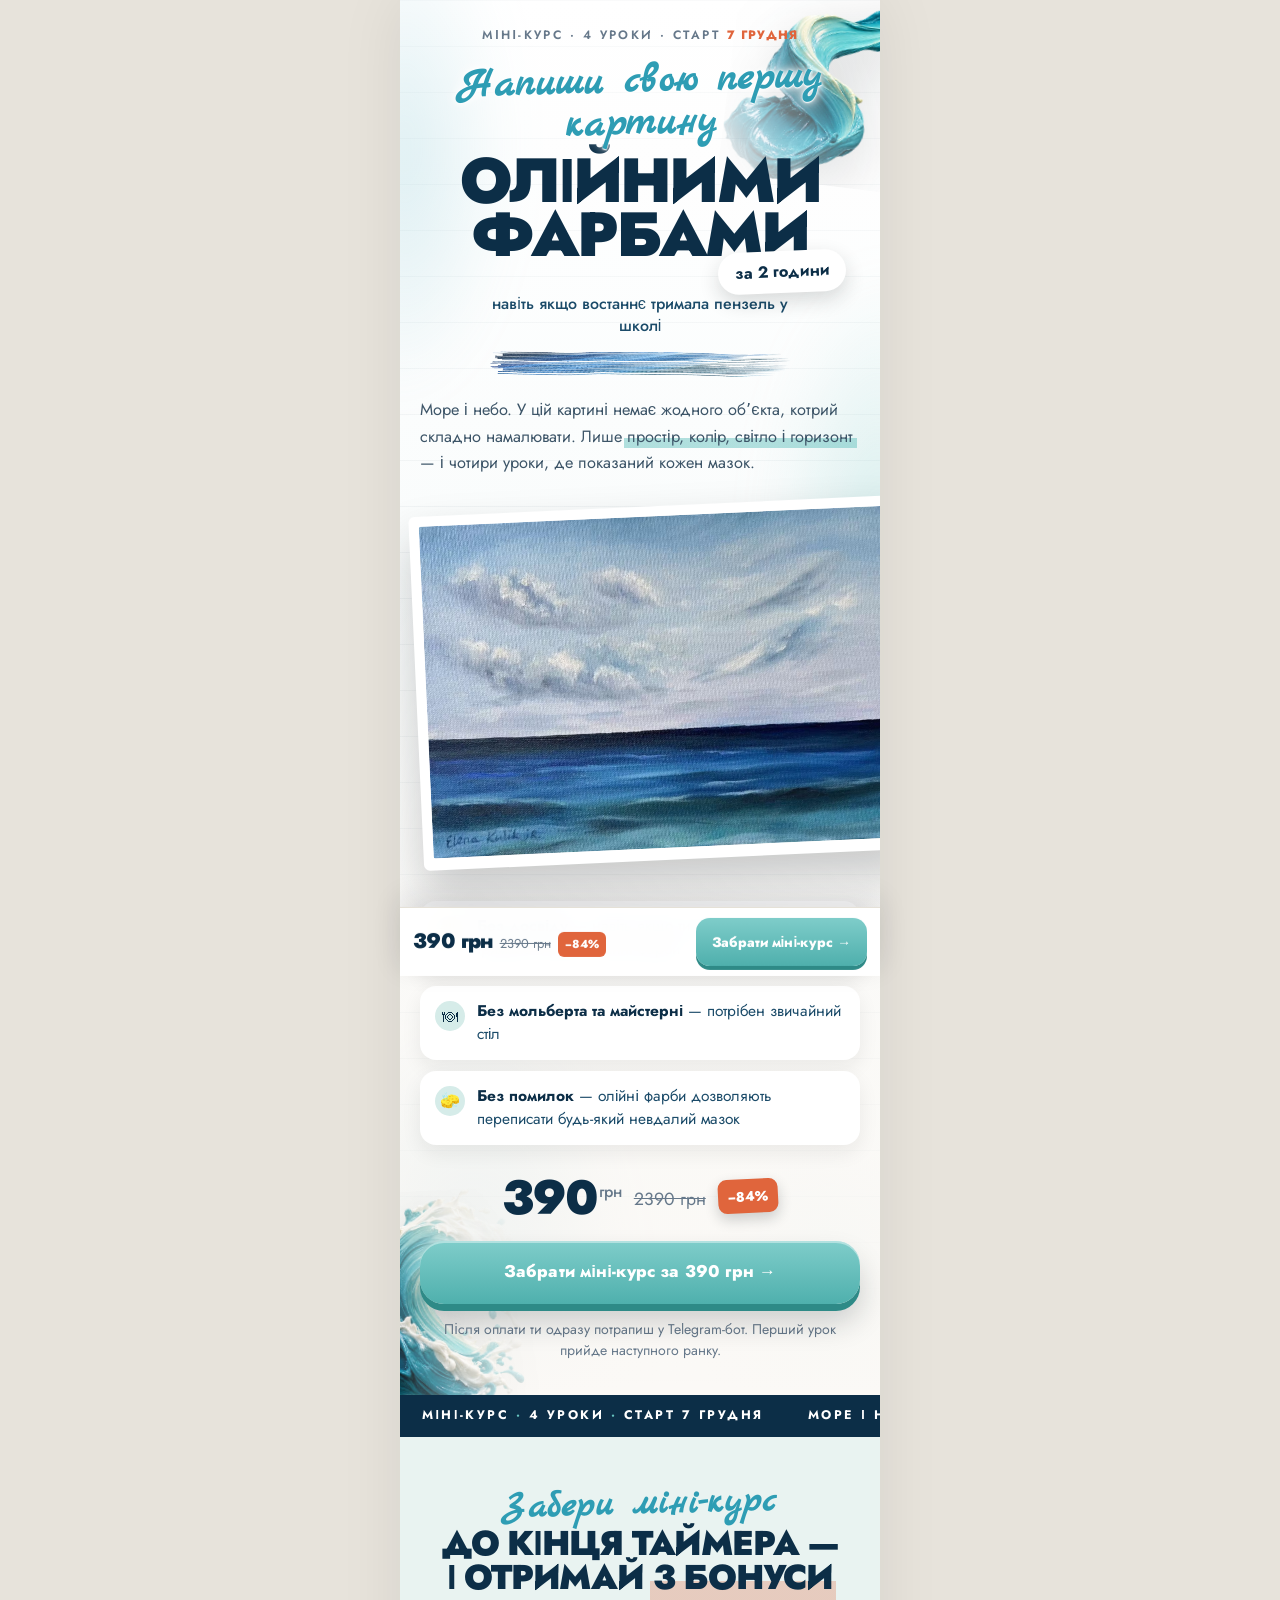
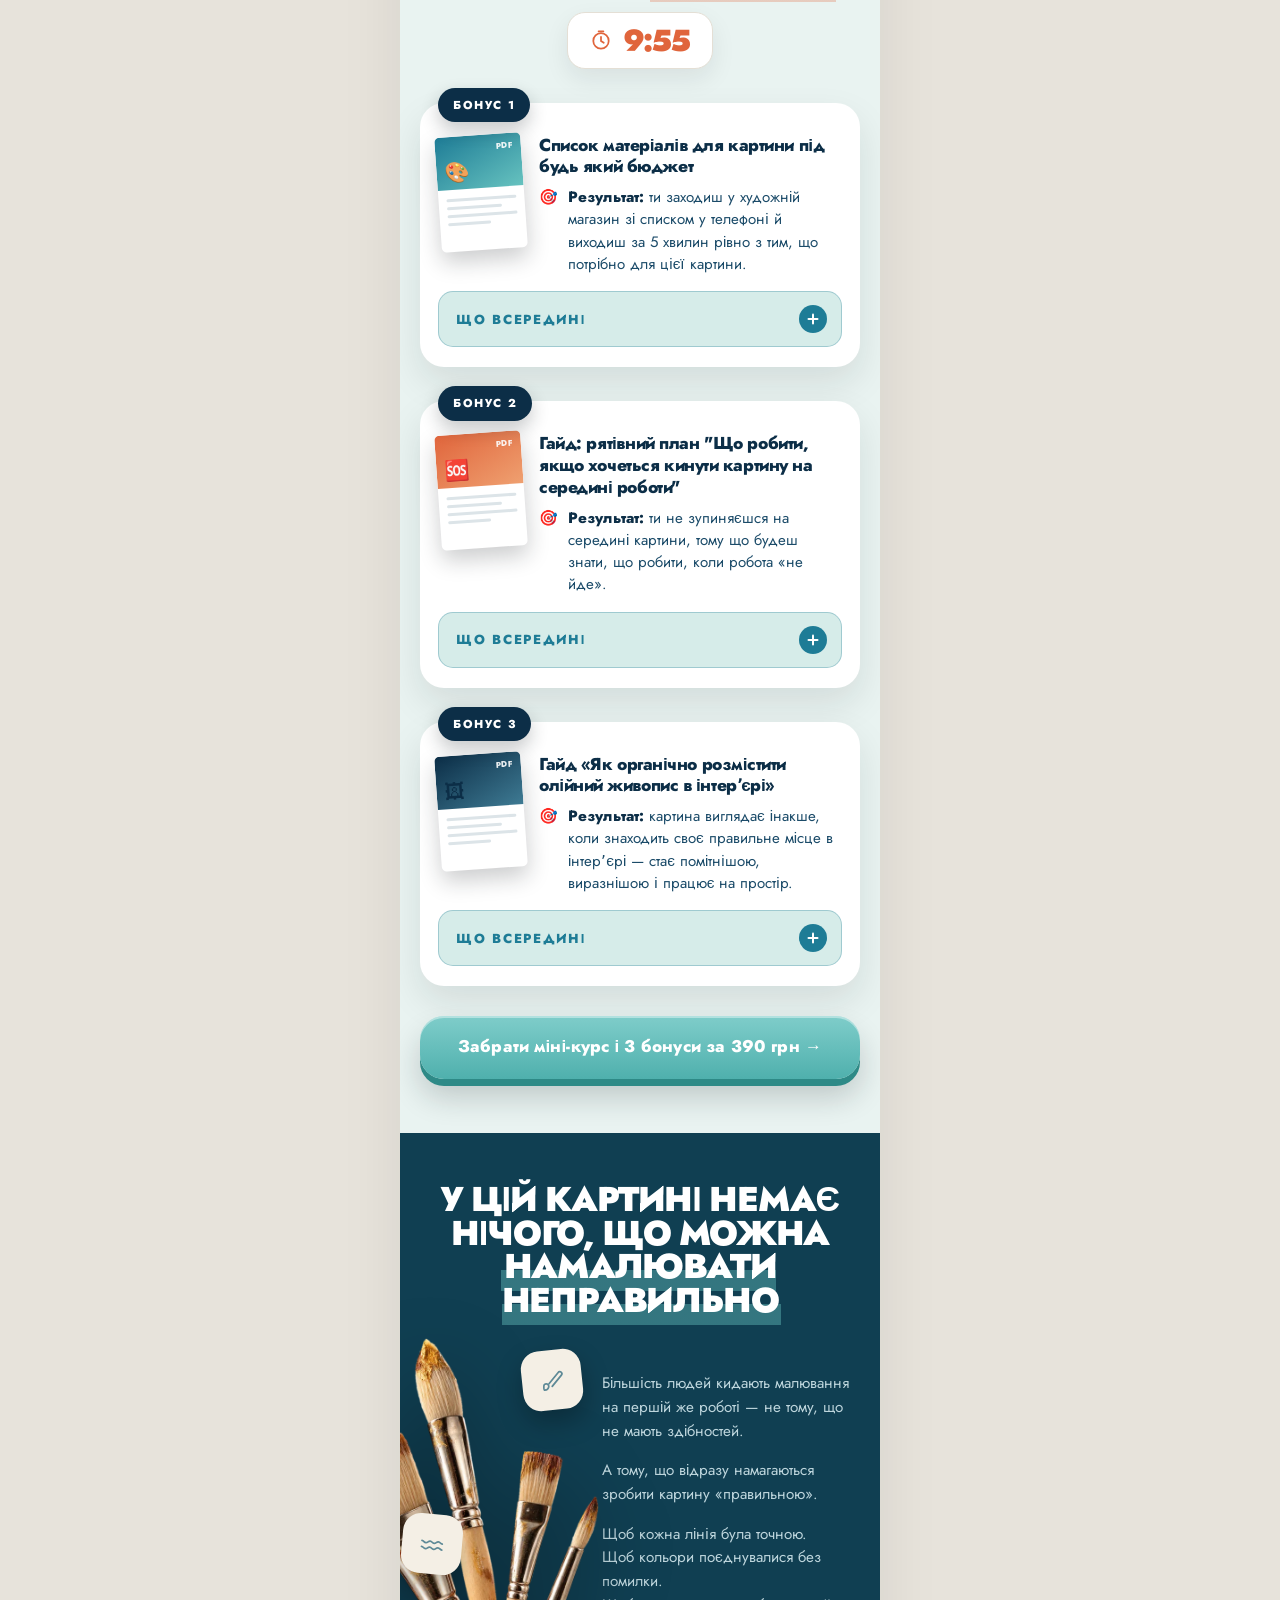
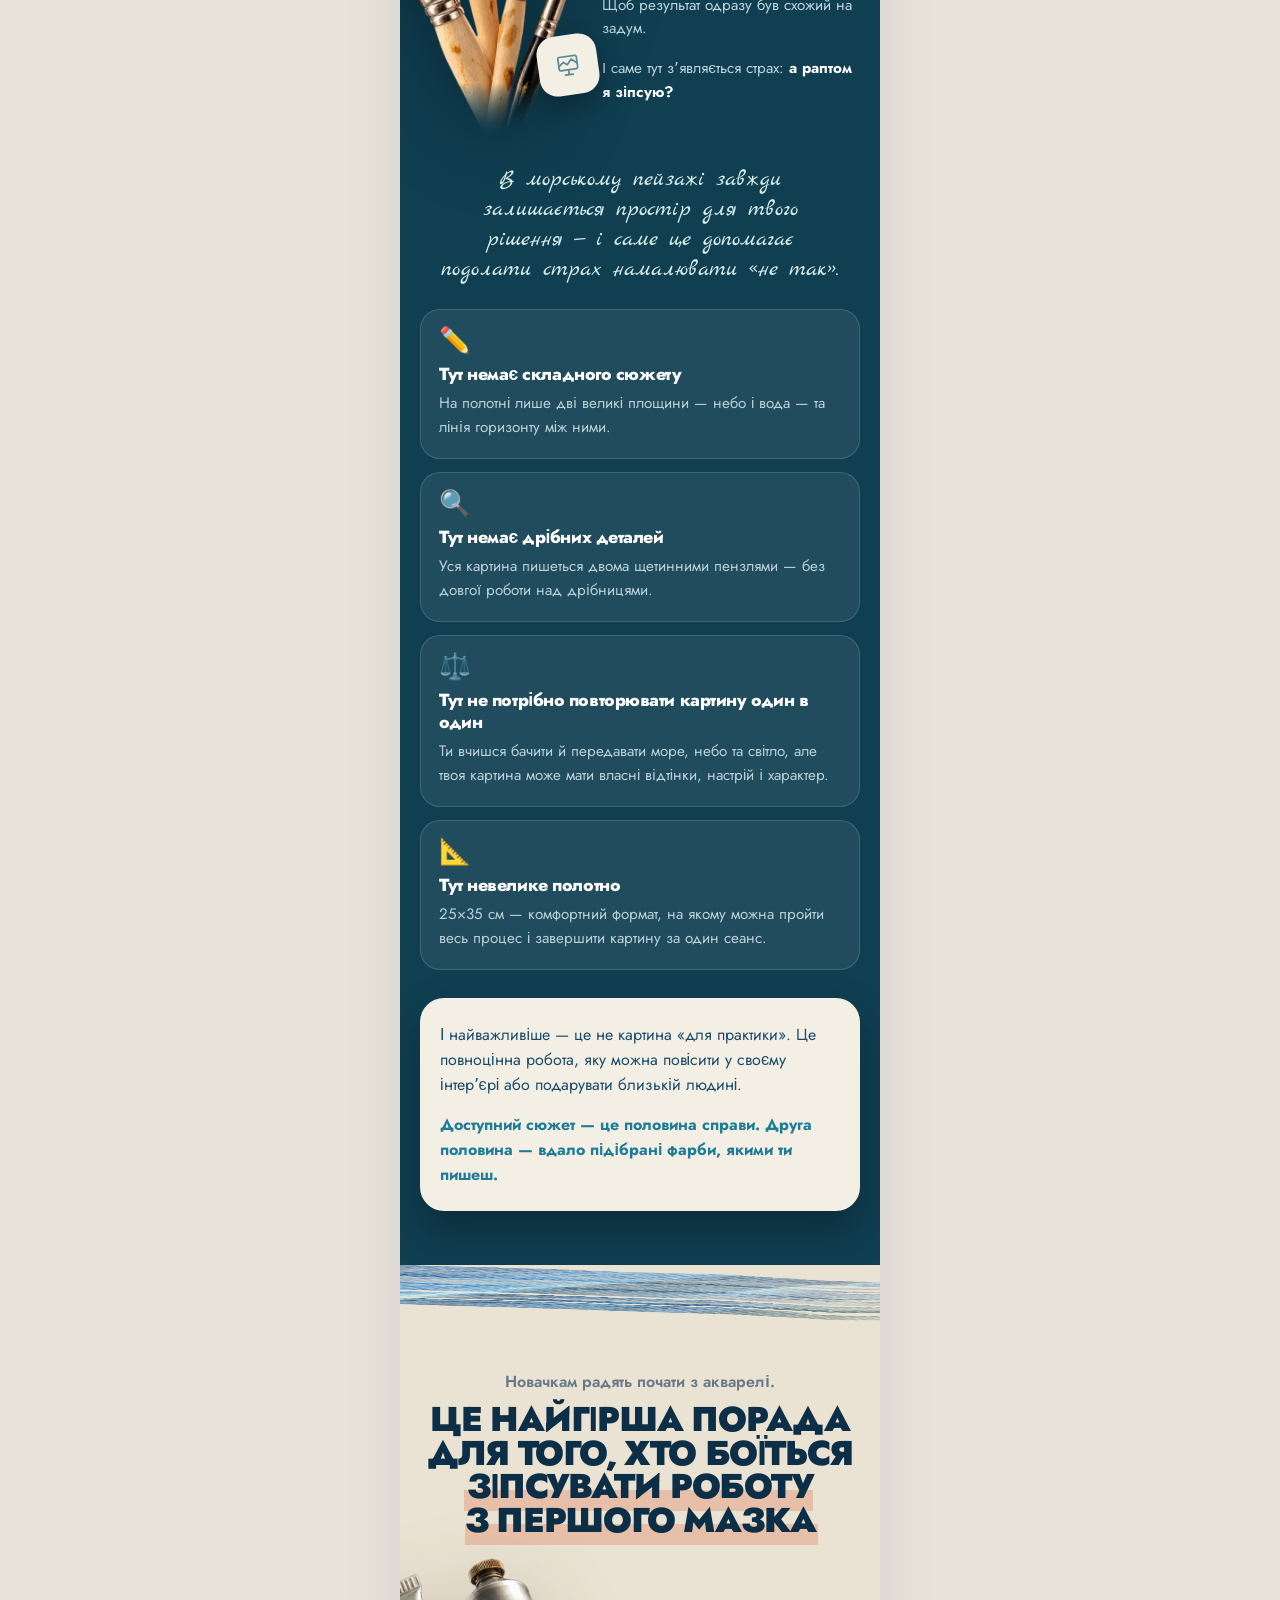
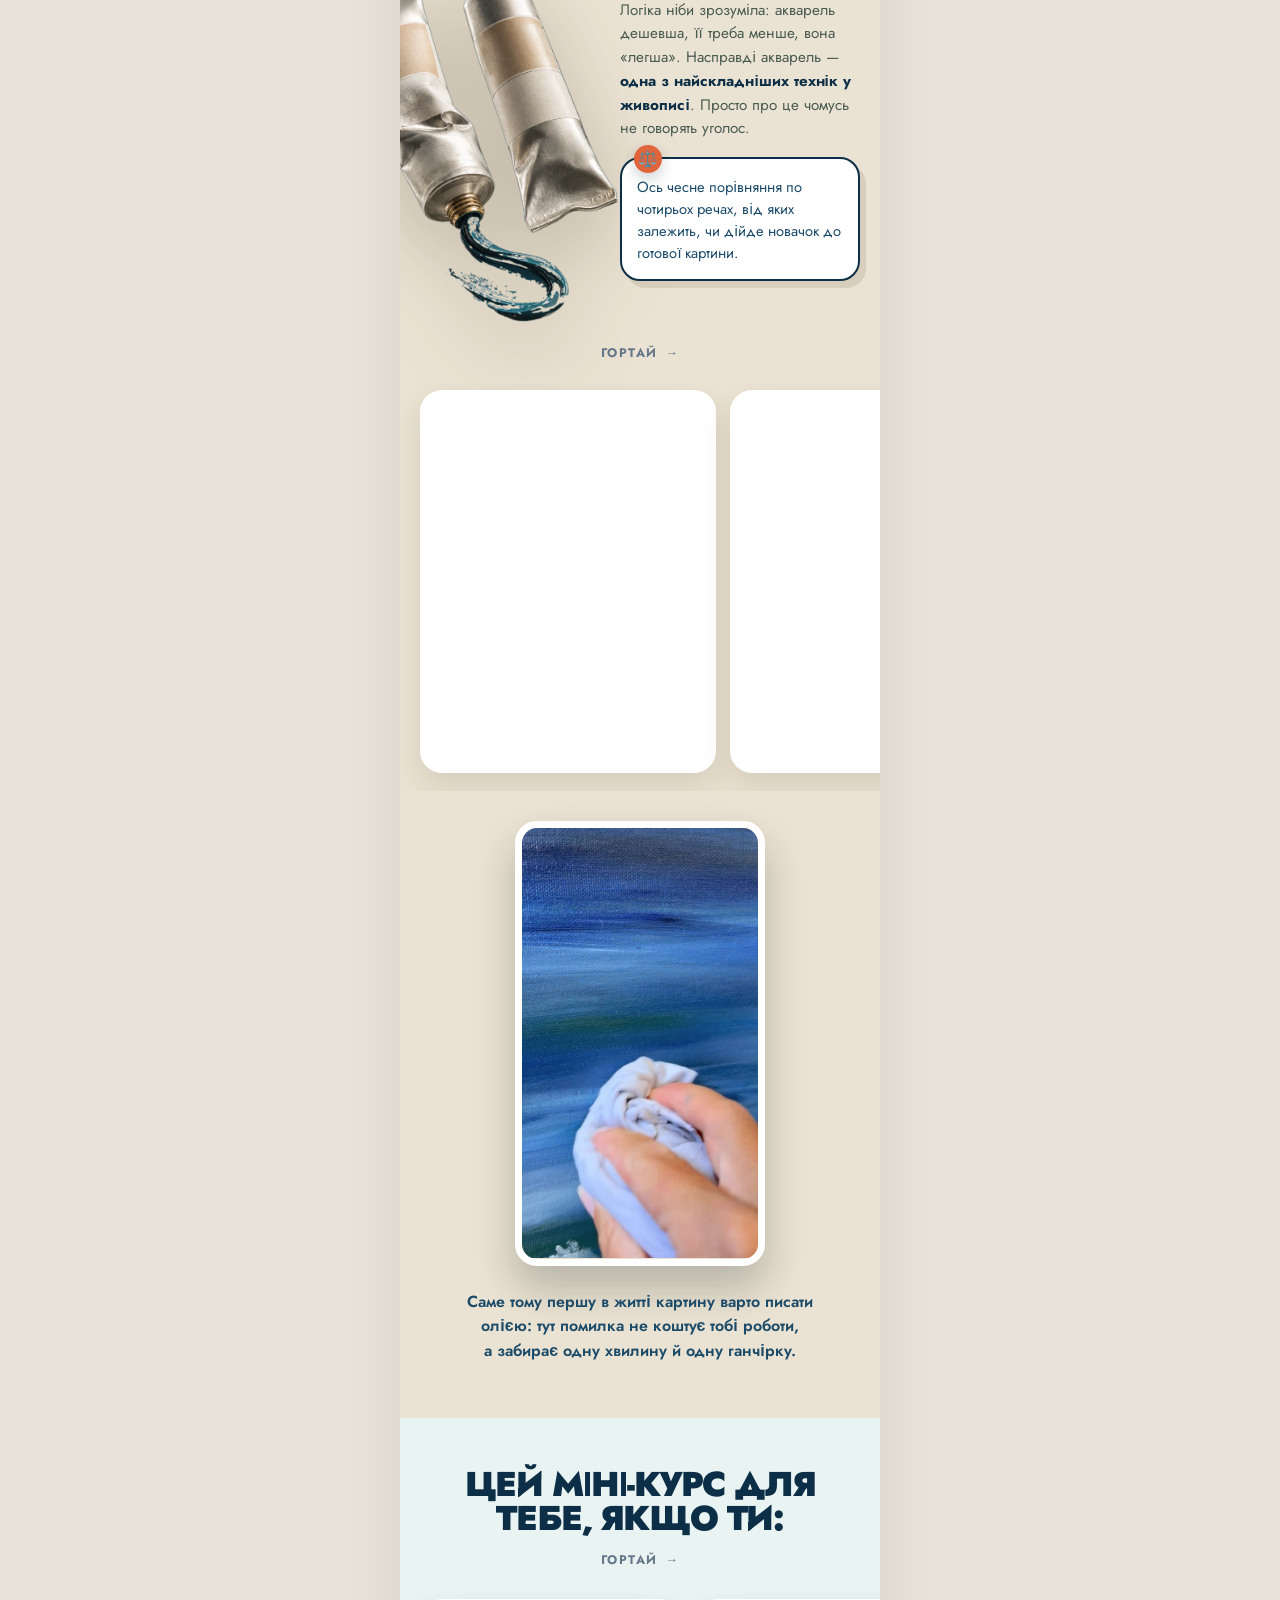
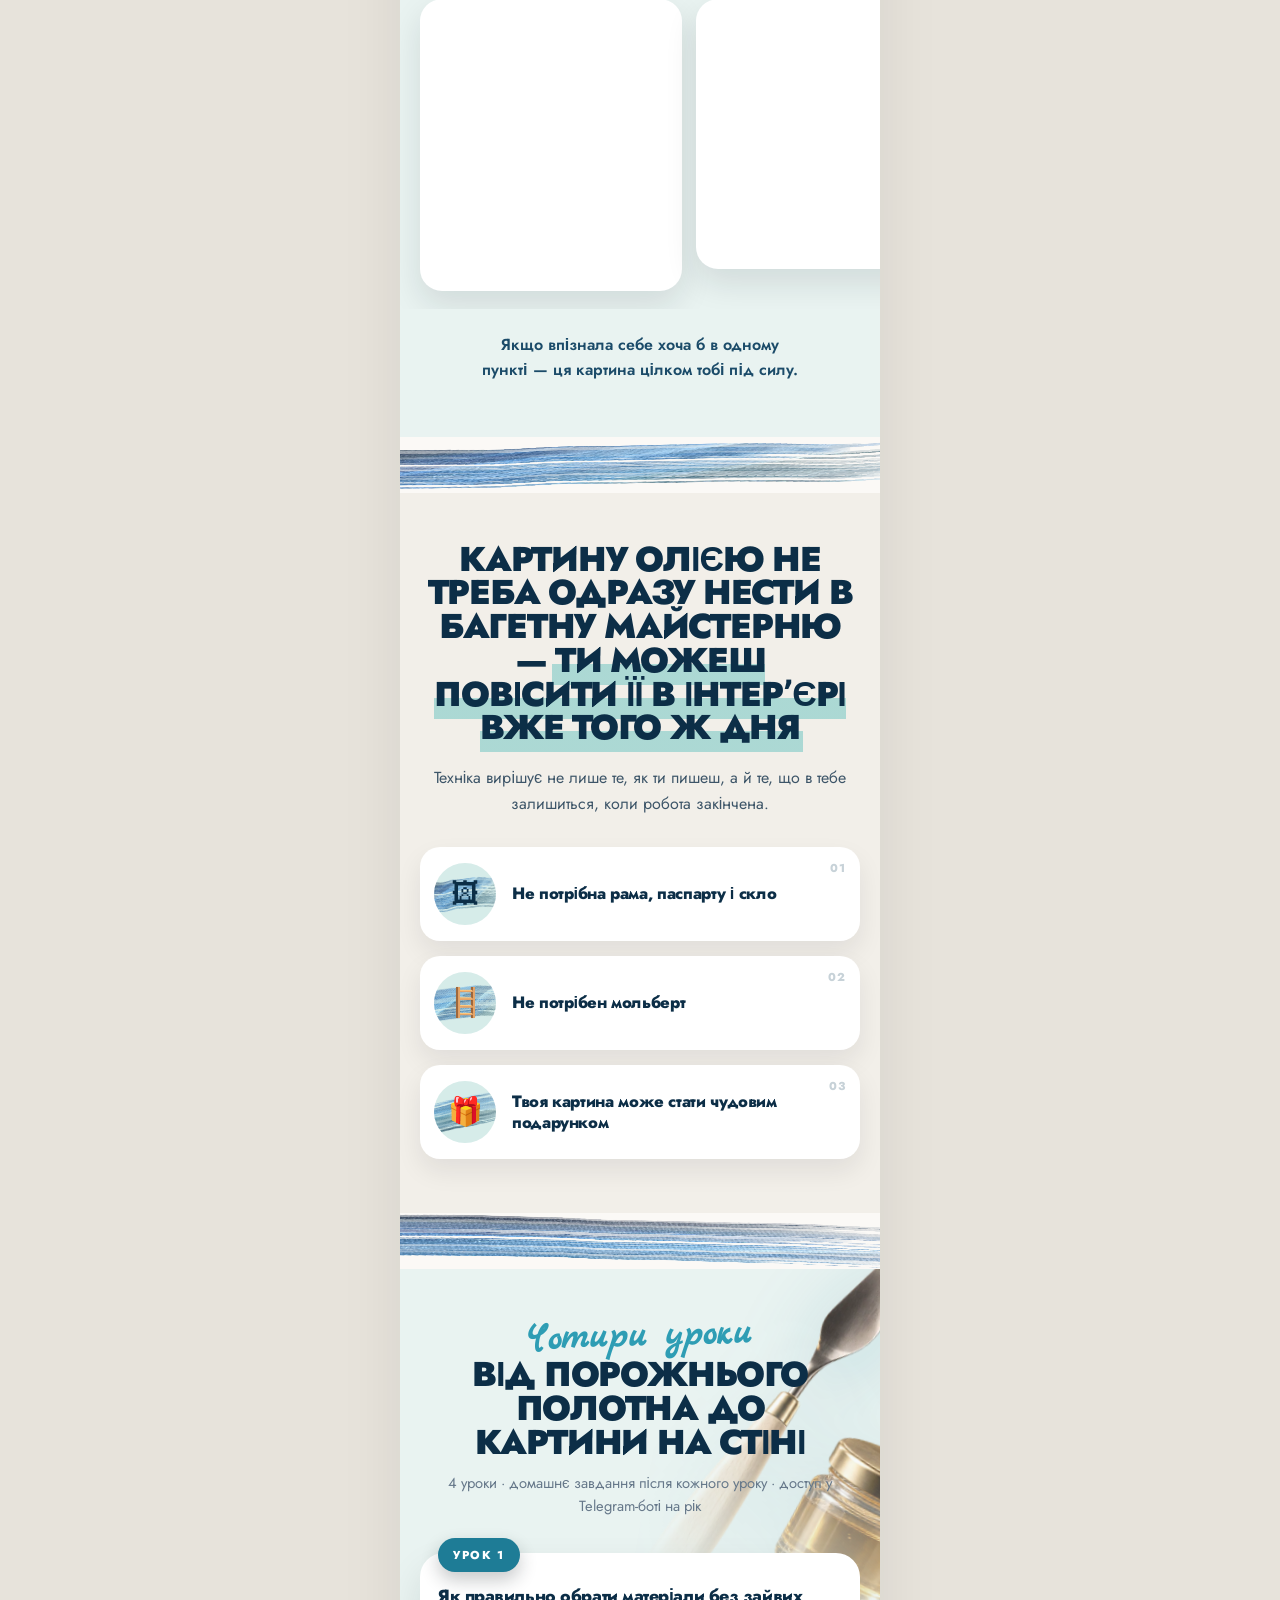
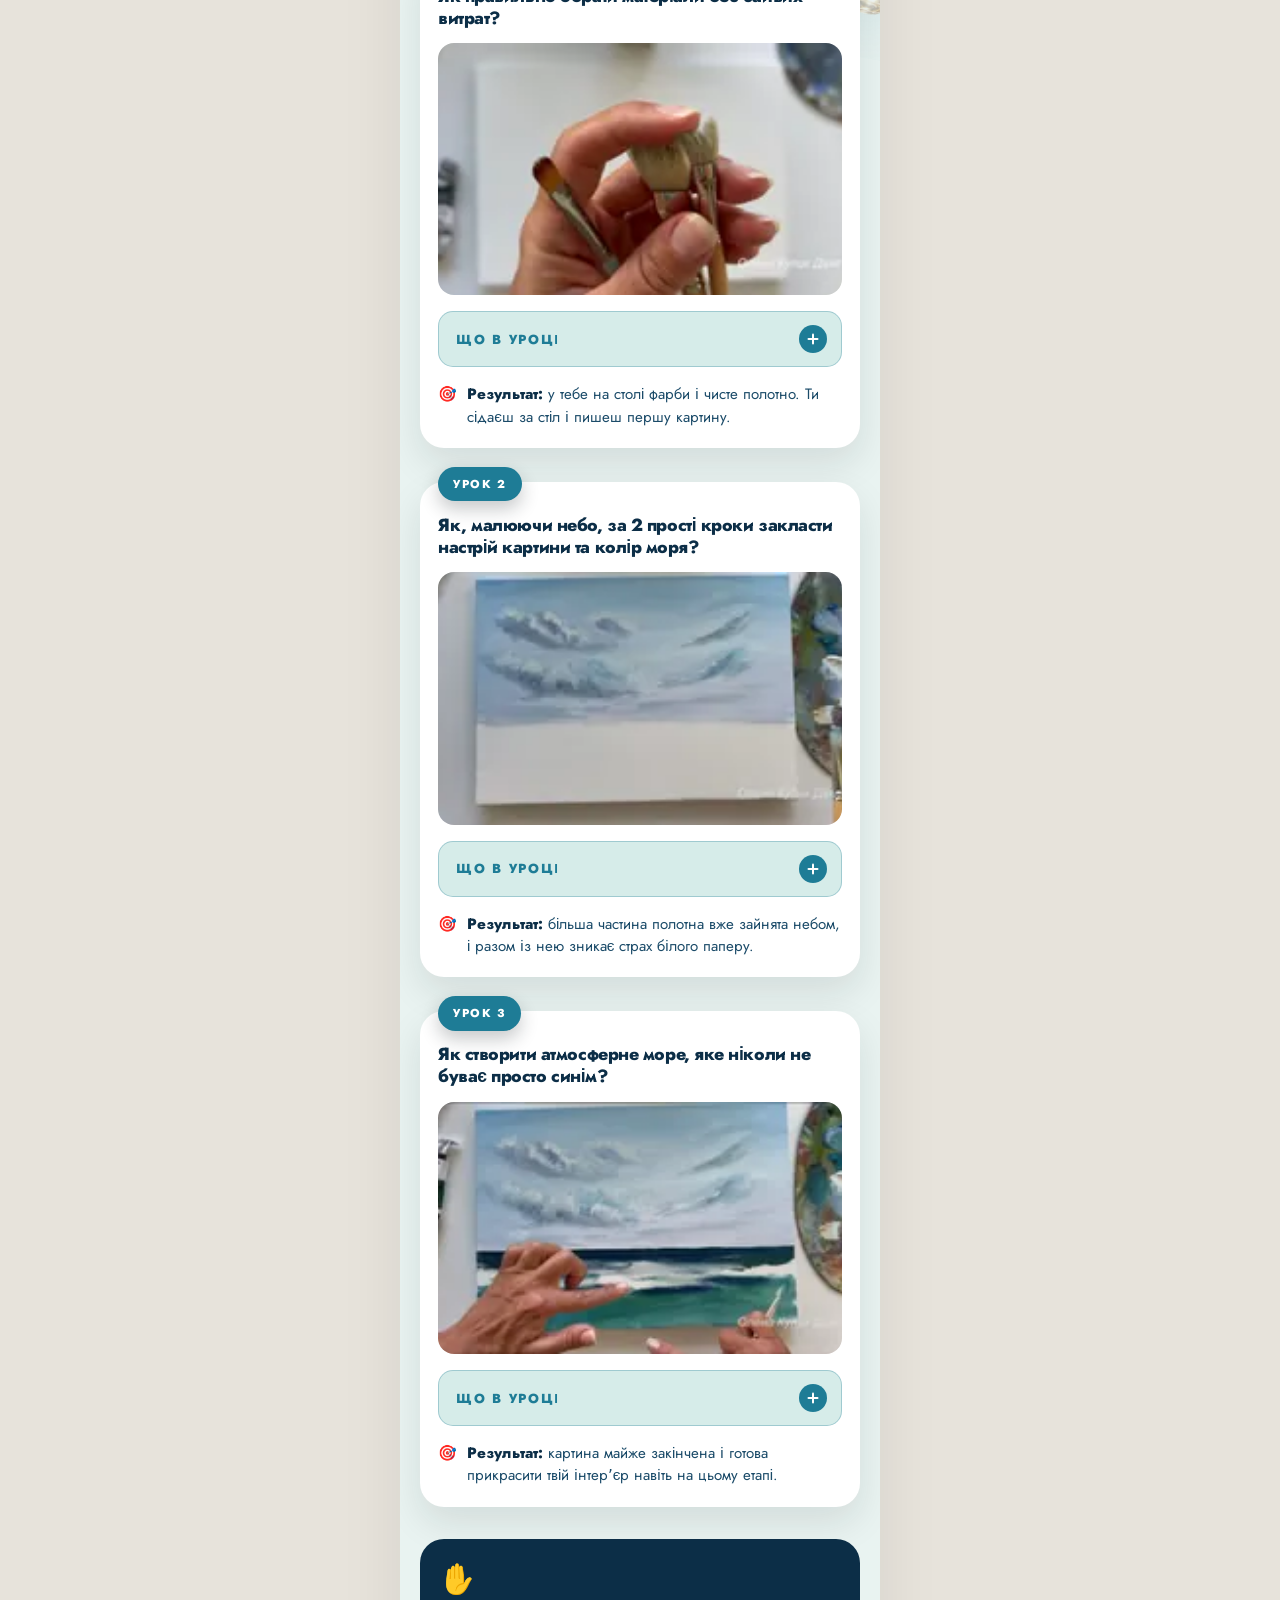
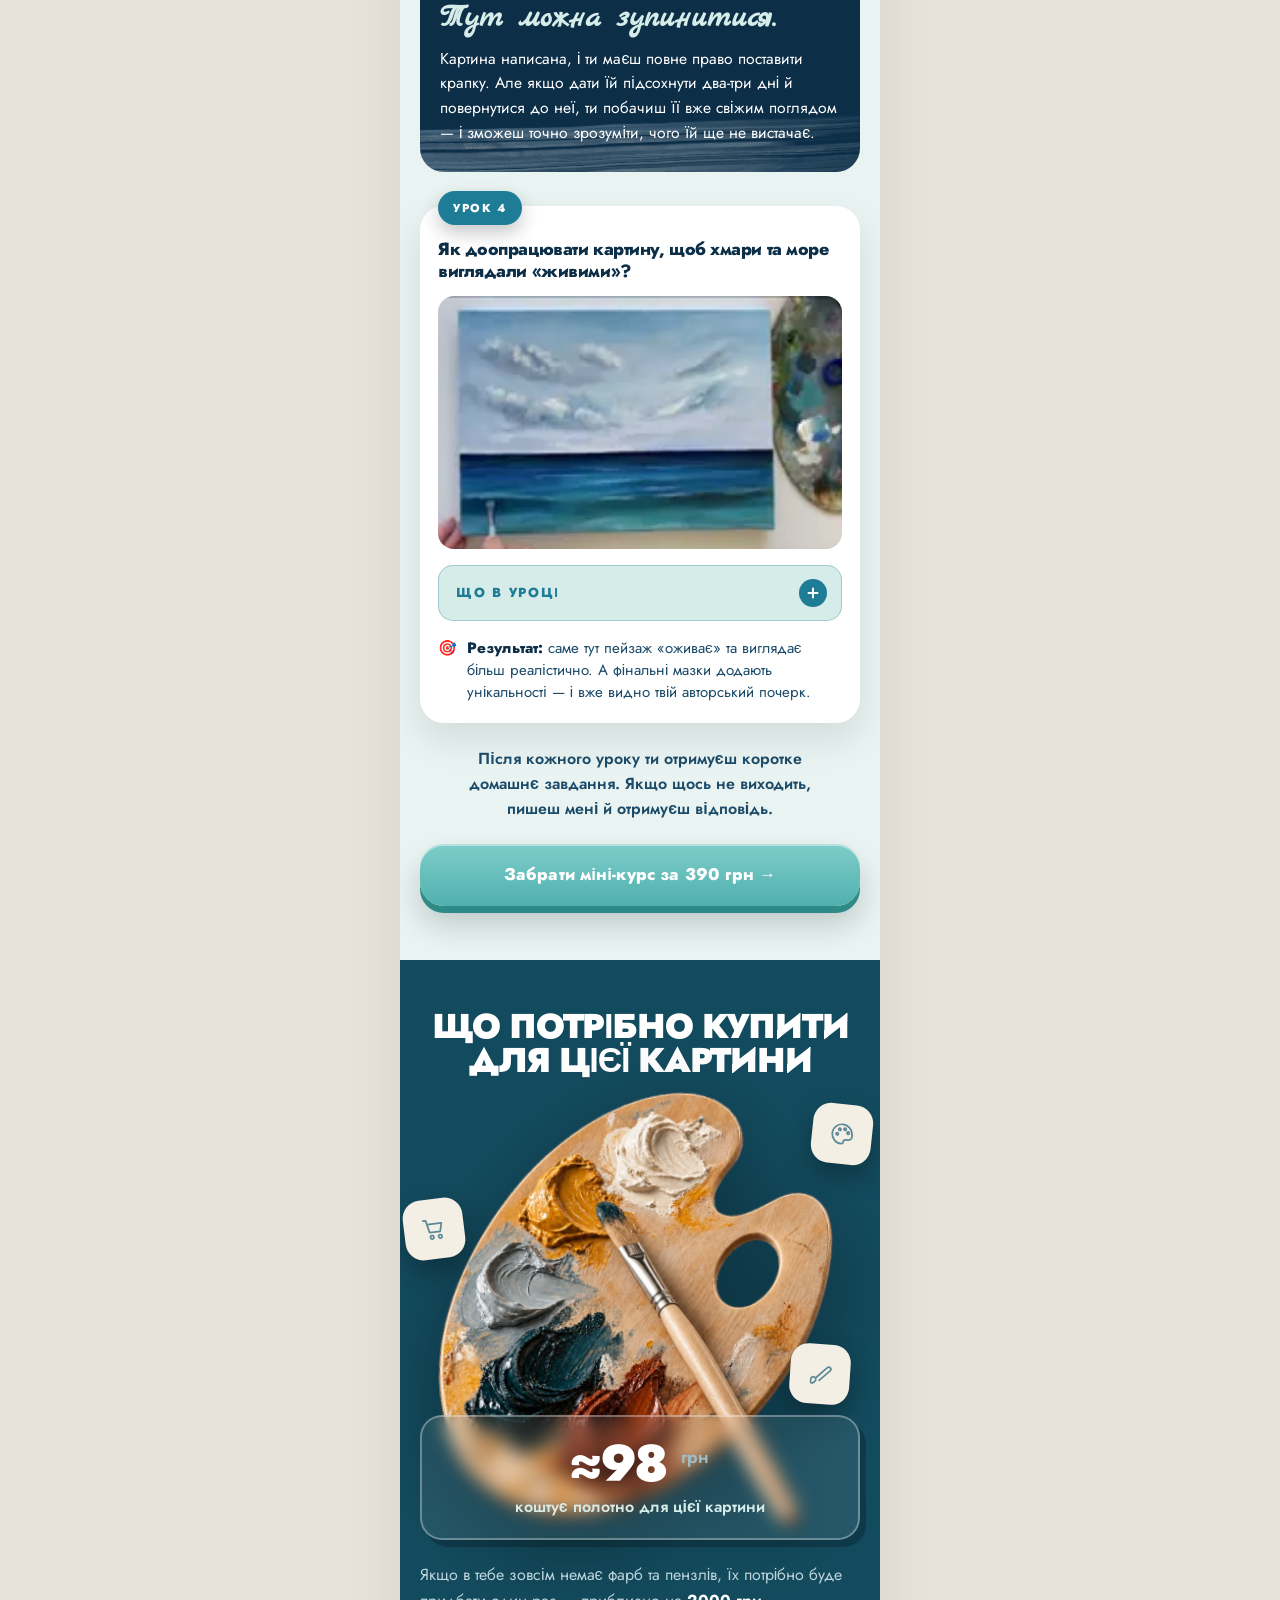
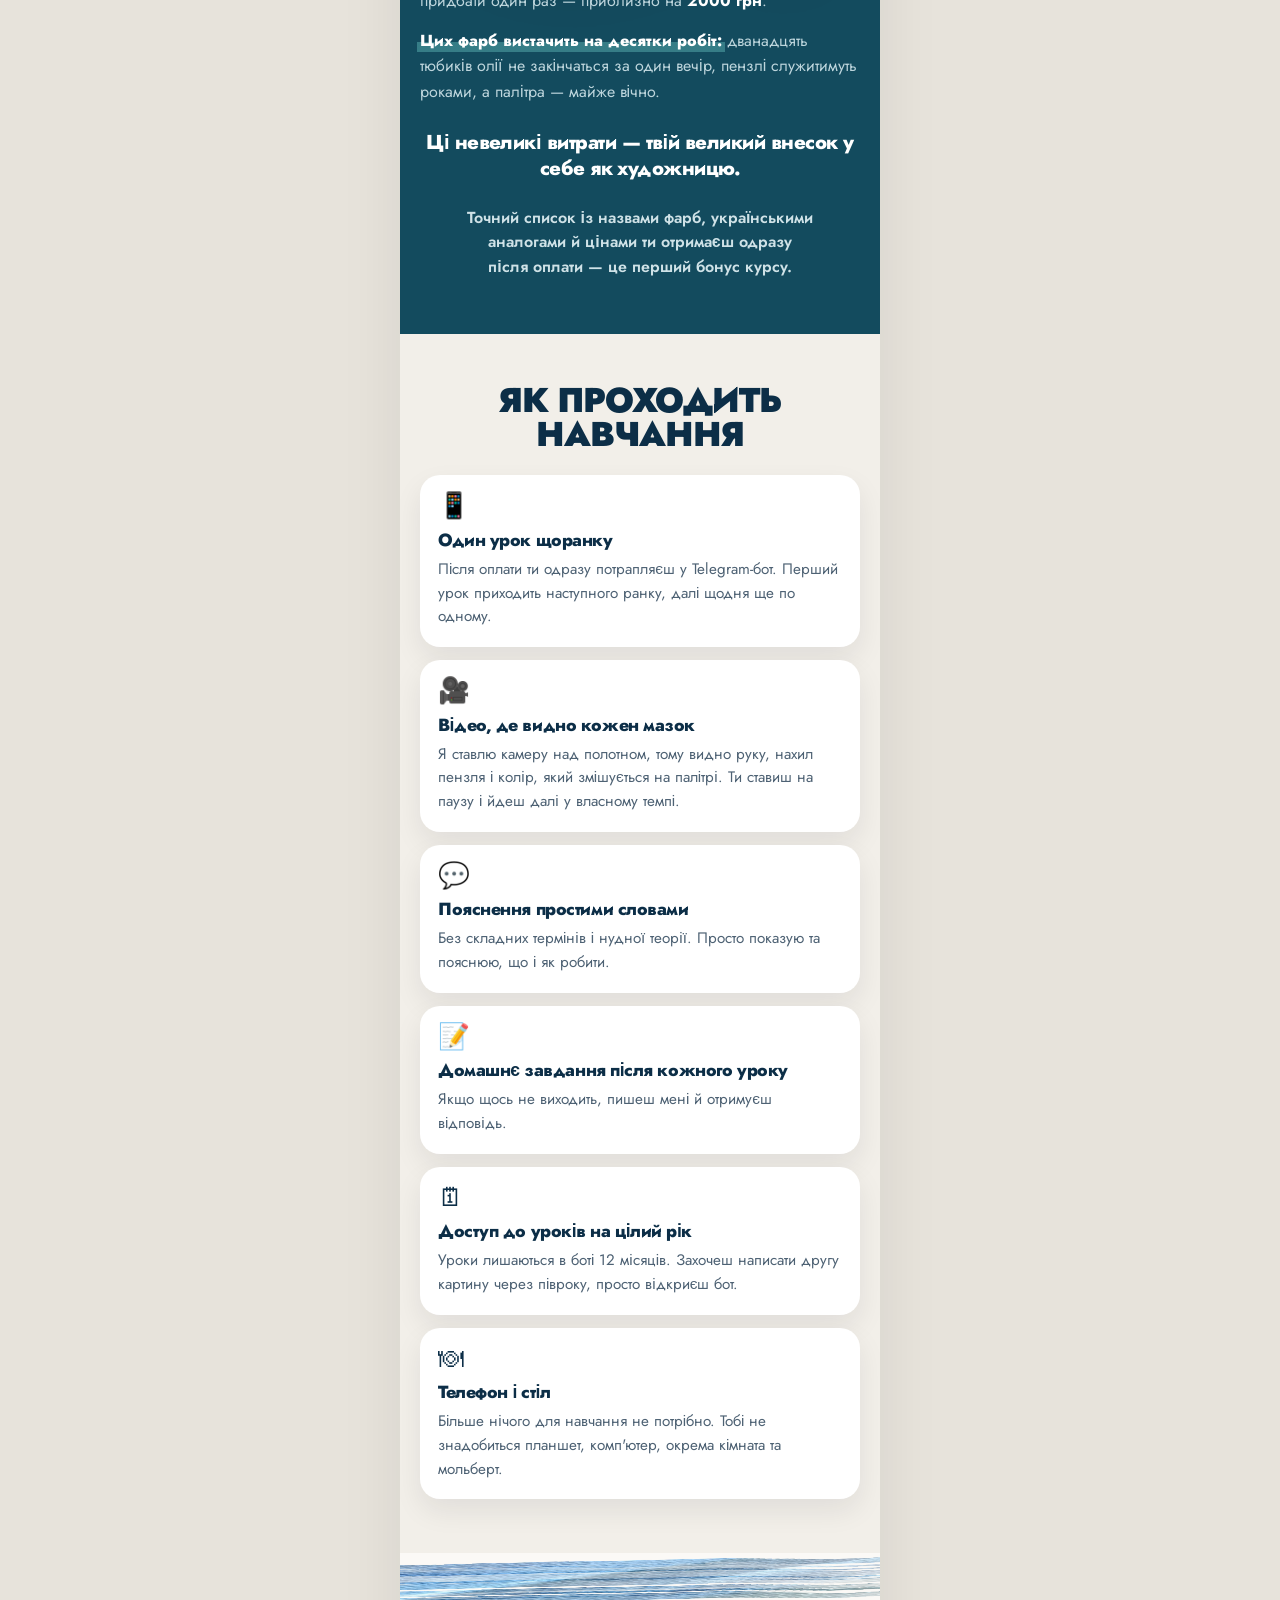
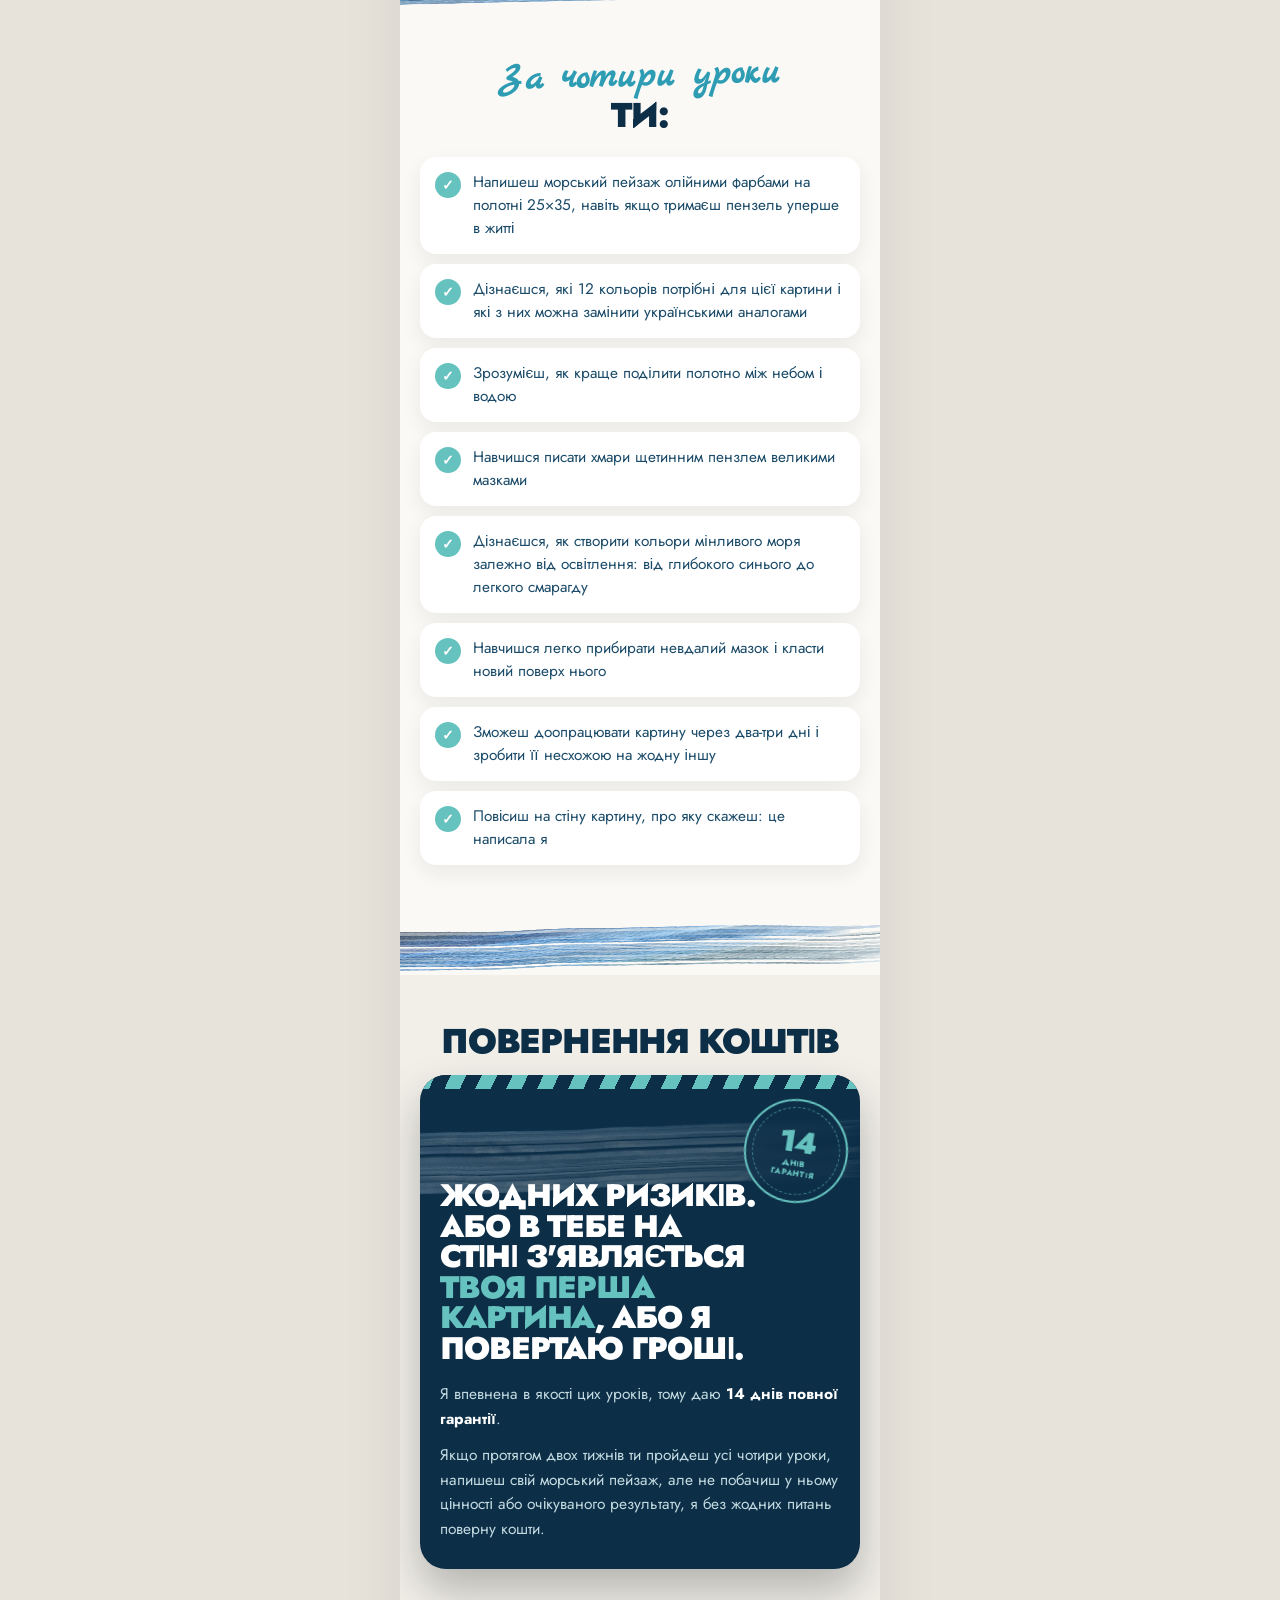
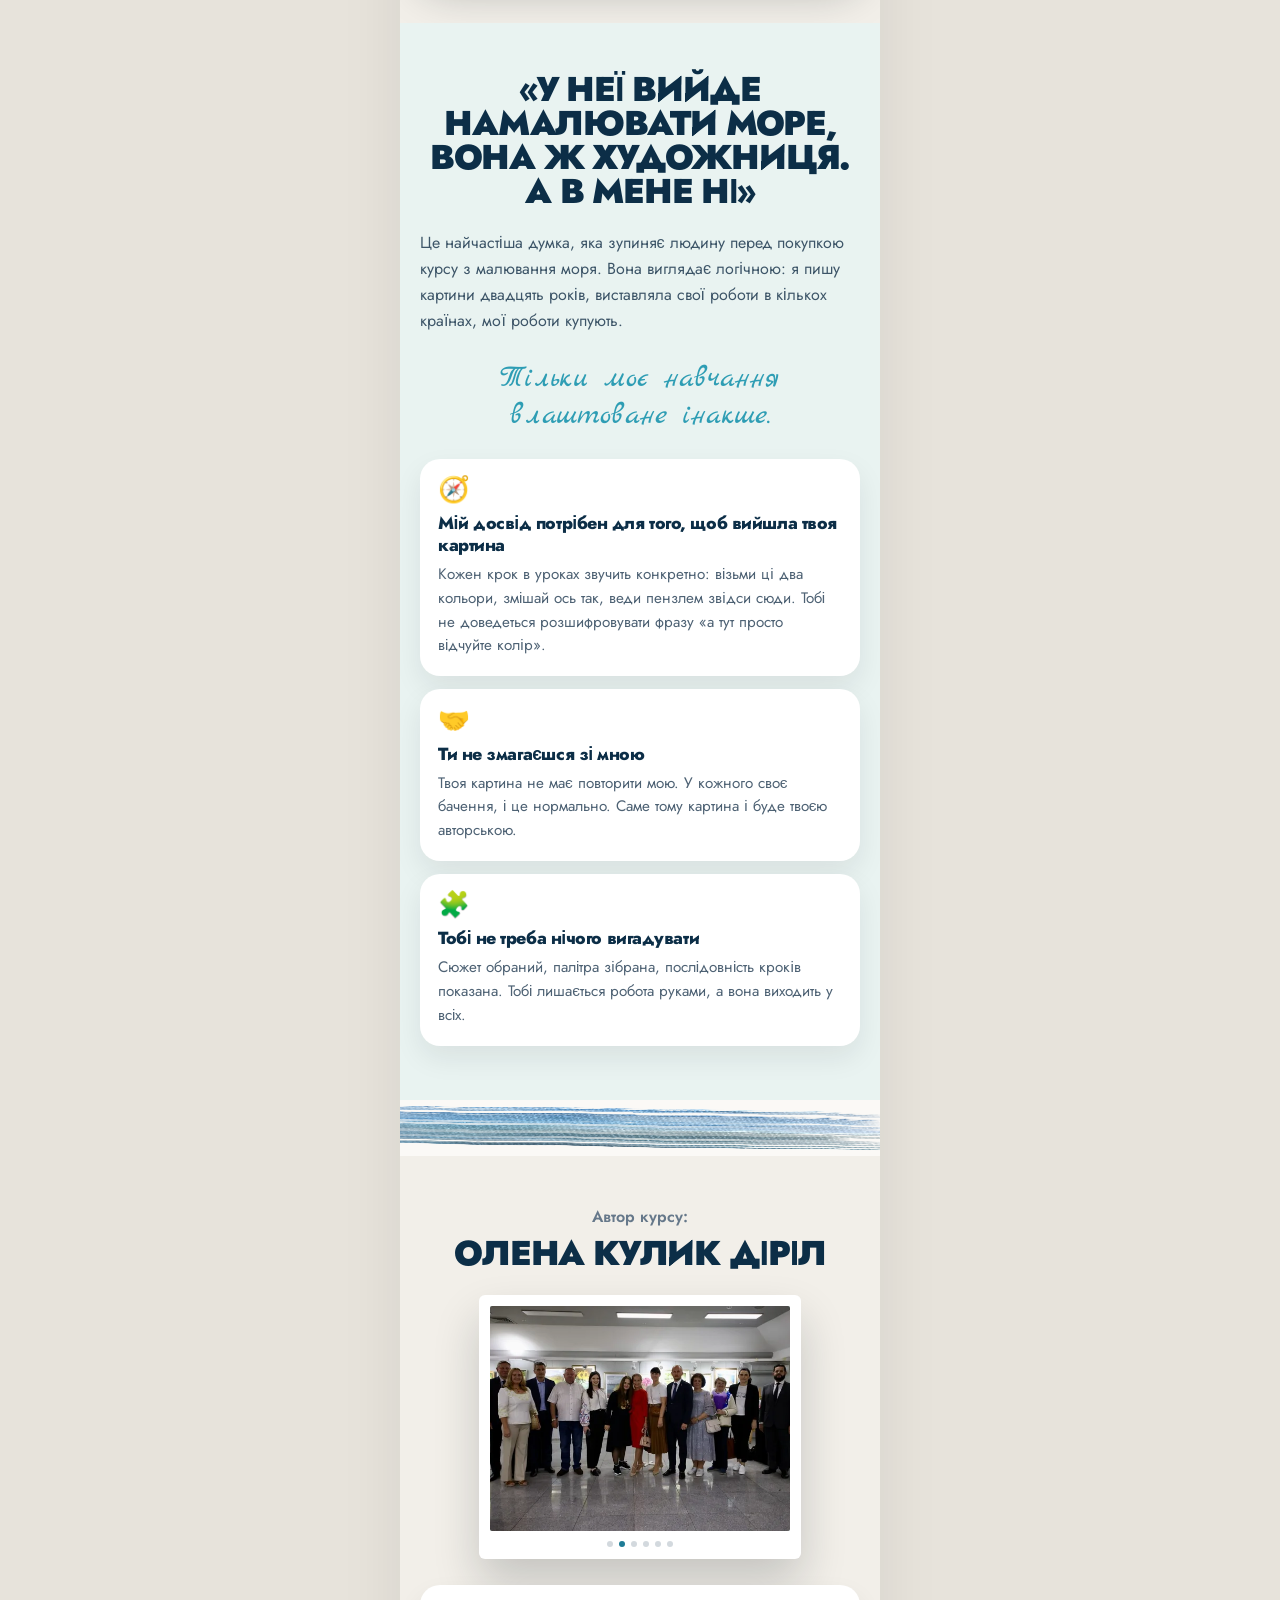
==== morskyi-peyzazh-v2/index.html @ 6911732e "Посилання на оплату, предметні сцени v2, реальний контент курсу Прод (morskyi-peyzazh/): - 6 кнопок " ====
<!doctype html>
<html lang="uk">
<head>
<meta charset="utf-8">
<meta name="viewport" content="width=device-width,initial-scale=1">
<title>Швидкий морський пейзаж — v2 (великі обʼєкти)</title>
<meta name="robots" content="noindex">
<meta name="description" content="Напиши свою першу картину олійними фарбами за 2 години — навіть якщо востаннє тримала пензель у школі. Міні-курс, 4 уроки.">
<link rel="preconnect" href="https://fonts.googleapis.com" crossorigin>
<link rel="preconnect" href="https://fonts.gstatic.com" crossorigin>
<link href="https://fonts.googleapis.com/css2?family=Jost:wght@300;400;500;600;700;800;900&family=Marck+Script&display=swap" rel="stylesheet">
<link rel="preload" as="image" href="/morskyi-peyzazh/assets/painting.avif" type="image/avif" fetchpriority="high">
<script>document.documentElement.className+=" js"</script>
<style>
:root{
  --ink:#0C2E47; --ink2:#1B4B69;
  --sea:#1E7C96; --sea-l:#2E9DB4;
  --aqua:#66C2BF; --aqua-d:#3FA5A2; --aqua-sh:#2E8A87;
  --foam:#D6ECE9; --paper:#FBF9F6; --paper2:#F2EFE9; --mint:#E9F3F1;
  --gray:#66788A; --line:#E4DFD5; --coral:#E0653C;
  --font:'Jost',-apple-system,'SF Pro Display','Helvetica Neue',Arial,sans-serif;
  --script:'Marck Script',cursive;
}
*{box-sizing:border-box;margin:0;padding:0}
html{-webkit-text-size-adjust:100%;scroll-behavior:smooth}
body{font-family:var(--font);background:#E7E3DB;color:var(--ink);line-height:1.6;-webkit-font-smoothing:antialiased;font-size:17px}
img,video{display:block;max-width:100%}
a{color:inherit}
:focus-visible{outline:3px solid var(--sea-l);outline-offset:3px;border-radius:6px}
.phone{max-width:480px;margin:0 auto;background:var(--paper);position:relative;overflow:hidden}
@media(min-width:520px){.phone{box-shadow:0 0 60px rgba(0,0,0,.08)}}

.hl{background:linear-gradient(180deg,transparent 58%,rgba(102,194,191,.5) 58%);padding:0 3px;margin:0 -3px}
.hl-c{background:linear-gradient(180deg,transparent 58%,rgba(224,101,60,.28) 58%);padding:0 3px;margin:0 -3px}

/* ---------- paint strokes ---------- */
.ps{position:absolute;display:block;pointer-events:none;background-repeat:no-repeat;background-size:100% 100%;z-index:1}
.ps-deep{background-image:url(/morskyi-peyzazh/assets/stroke-deep.webp)}
.ps-blue{background-image:url(/morskyi-peyzazh/assets/stroke-blue.webp)}
.ps-teal{background-image:url(/morskyi-peyzazh/assets/stroke-teal.webp)}
.ps-sky{background-image:url(/morskyi-peyzazh/assets/stroke-sky.webp)}
.ps-short{background-image:url(/morskyi-peyzazh/assets/stroke-short.webp)}
.divider{position:relative;height:56px;overflow:hidden}
.divider .ps{left:-14%;right:-14%;width:128%;top:50%;height:44px;transform:translateY(-50%) rotate(-1.4deg);opacity:.75}
.divider.alt .ps{transform:translateY(-50%) rotate(1.6deg)}

/* ---------- marquee ---------- */
.marquee{background:var(--ink);color:#fff;overflow:hidden;padding:11px 0;position:relative;z-index:4}
.marquee div{display:flex;width:max-content;animation:run 26s linear infinite}
.marquee span{padding:0 22px;font-size:.78rem;font-weight:700;letter-spacing:.2em;text-transform:uppercase;white-space:nowrap}
.marquee i{font-style:normal;color:var(--aqua)}
@keyframes run{to{transform:translateX(-50%)}}

/* ===================== HERO ===================== */
.hero{position:relative;padding:26px 0 34px;overflow:hidden}
.hero-bg{position:absolute;inset:0;z-index:0;overflow:hidden}
.hero-bg .wall{position:absolute;inset:0;background:repeating-linear-gradient(180deg,rgba(12,46,71,.05) 0 1px,transparent 1px 46px),linear-gradient(180deg,#FFFFFF 0%,#F7FAFA 48%,var(--paper) 100%)}
.hero-bg .bokeh{position:absolute;inset:-8%;background:radial-gradient(30% 22% at 6% 16%,rgba(46,157,180,.3),transparent 70%),radial-gradient(34% 24% at 96% 40%,rgba(102,194,191,.34),transparent 70%),radial-gradient(40% 26% at 20% 88%,rgba(30,124,150,.24),transparent 72%),radial-gradient(28% 20% at 84% 92%,rgba(214,236,233,.9),transparent 72%);filter:blur(24px)}
.hero-bg .veil{position:absolute;inset:0;background:linear-gradient(180deg,rgba(255,255,255,.55) 0%,rgba(255,255,255,.2) 40%,rgba(251,249,246,.75) 86%,var(--paper) 100%)}
.hero-in{position:relative;z-index:3;padding:0 20px}

.eyebrow{display:block;text-align:center;font-size:.76rem;font-weight:600;letter-spacing:.2em;text-transform:uppercase;color:var(--gray);margin-bottom:16px}
.eyebrow b{color:var(--coral);font-weight:800;letter-spacing:.1em;white-space:nowrap}

h1{margin:0;position:relative;text-align:center}
.h1-script{display:block;font-family:var(--script);font-size:clamp(1.95rem,8.8vw,2.6rem);line-height:1.02;color:var(--sea-l);transform:rotate(-1.6deg);margin:0 0 8px}
.h1-big{display:block;font-weight:900;text-transform:uppercase;font-size:clamp(2.75rem,12.9vw,3.9rem);line-height:.86;letter-spacing:-.045em;color:var(--ink)}
.h1-big .l2{display:block;position:relative}
.pill{display:inline-block;position:relative;z-index:4;margin:-11px 14px 0 auto;float:right;clear:both;background:#fff;color:var(--ink);font-size:1.02rem;font-weight:700;letter-spacing:-.01em;padding:8px 17px;border-radius:999px;transform:rotate(-2.4deg);box-shadow:0 8px 20px rgba(22,28,34,.16)}
.h1-tail{display:block;clear:both;margin:20px auto 0;max-width:20em;text-align:center;font-size:1rem;line-height:1.4;font-weight:500;color:var(--ink2)}
.h1-stroke{position:relative;display:block;width:78%;max-width:300px;height:26px;margin:14px auto 0;opacity:.85}
.lede{margin:20px 0 0;font-size:1.02rem;line-height:1.6;color:#3D5568}

.showcase{position:relative;margin:30px -20px 0;padding:0 0 8px}
.print{position:relative;margin-left:16px;margin-right:-26px;background:#fff;padding:10px 10px 12px;border-radius:6px;box-shadow:0 24px 46px rgba(22,28,34,.22);transform:rotate(-2.6deg)}
.print img{width:100%;aspect-ratio:1400/988;object-fit:cover;border-radius:2px}

.checks{list-style:none;margin:34px 0 0;display:flex;flex-direction:column;gap:11px}
.checks li{display:flex;gap:12px;align-items:flex-start;background:#fff;border-radius:16px;padding:14px 15px;box-shadow:0 8px 20px rgba(22,28,34,.07)}
.checks .ic{flex:0 0 30px;width:30px;height:30px;border-radius:50%;background:var(--foam);display:grid;place-items:center;margin-top:1px;font-size:1rem}
.checks .tx{font-size:.97rem;line-height:1.48;color:var(--ink2)}
.checks b{font-weight:700;color:var(--ink)}

.pricerow{display:flex;align-items:flex-end;gap:12px;justify-content:center;margin:32px 0 0}
.p-now{font-size:3rem;font-weight:900;letter-spacing:-.045em;line-height:.88}
.p-now sup{font-size:1rem;font-weight:500;vertical-align:super;color:var(--gray);margin-left:2px;letter-spacing:0}
.p-old{font-size:1.1rem;color:var(--gray);text-decoration:line-through;padding-bottom:6px}
.p-off{background:var(--coral);color:#fff;font-size:.86rem;font-weight:800;padding:6px 10px;border-radius:9px;margin-bottom:6px;transform:rotate(-3deg);box-shadow:0 6px 14px rgba(22,28,34,.2)}

.cta{display:block;width:100%;margin-top:22px;padding:20px 22px 21px;border:none;cursor:pointer;background:linear-gradient(180deg,#7FCDCA 0%,#4FB0AD 100%);color:#fff;border-radius:24px;font-family:var(--font);text-align:center;font-size:1.06rem;font-weight:800;line-height:1.28;letter-spacing:.01em;text-wrap:balance;box-shadow:0 7px 0 var(--aqua-sh),0 18px 30px rgba(22,28,34,.2),inset 0 2px 0 rgba(255,255,255,.4);position:relative;overflow:hidden;transition:transform .18s,box-shadow .18s}
a.cta{box-sizing:border-box;text-decoration:none}
.cta::before{content:'';position:absolute;top:0;left:-110%;width:55%;height:100%;background:linear-gradient(90deg,transparent,rgba(255,255,255,.35),transparent);transform:skewX(-20deg);transition:left .9s ease}
.cta:hover{transform:translateY(3px);box-shadow:0 4px 0 var(--aqua-sh),0 12px 22px rgba(22,28,34,.2),inset 0 2px 0 rgba(255,255,255,.4)}
.cta:hover::before{left:140%}
.cta.coral{background:linear-gradient(180deg,#EE7C51 0%,#D75A31 100%);box-shadow:0 7px 0 #A8401D,0 18px 30px rgba(22,28,34,.2),inset 0 2px 0 rgba(255,255,255,.35)}
.cta.coral:hover{box-shadow:0 4px 0 #A8401D,0 12px 22px rgba(22,28,34,.2),inset 0 2px 0 rgba(255,255,255,.35)}
.micro{margin-top:15px;font-size:.88rem;line-height:1.5;color:var(--gray);text-align:center}

.timer{display:inline-flex;align-items:center;gap:12px;background:#fff;border:1px solid var(--line);border-radius:18px;padding:12px 22px;box-shadow:0 10px 24px rgba(22,28,34,.08)}
.timer svg{flex:0 0 22px;color:var(--coral)}
.timer .val{font-size:1.9rem;font-weight:900;letter-spacing:-.03em;color:var(--coral);font-variant-numeric:tabular-nums;line-height:1}
.timer-wrap{display:flex;justify-content:center;margin-top:24px}

/* ===================== SECTIONS ===================== */
.sec{position:relative;padding:50px 20px 54px;overflow:hidden}
.sec>*{position:relative;z-index:2}
.sec-mint{background:var(--mint)}
.sec-paper{background:var(--paper2)}
.sec-white{background:var(--paper)}
.sec-deep{background:linear-gradient(160deg,#0C2E47,#12506B);color:#EAF3F4}

h2{margin:0 0 16px;text-align:center}
.h2-kicker{display:block;font-size:1rem;font-weight:600;line-height:1.35;color:var(--gray);margin-bottom:10px;text-wrap:balance}
.h2-script{display:block;font-family:var(--script);font-size:clamp(1.85rem,8vw,2.35rem);line-height:1;color:var(--sea-l);transform:rotate(-1.6deg);margin-bottom:2px}
.h2-big{display:block;font-weight:900;text-transform:uppercase;font-size:clamp(1.7rem,7.3vw,2.15rem);line-height:.98;letter-spacing:-.035em;color:var(--ink);text-wrap:balance}
.sec-deep .h2-big{color:#fff}
.sec-deep .h2-script{color:var(--foam)}
.lead{font-size:1rem;line-height:1.62;color:#3D5568}
.sec-deep .lead{color:#C3DAE0}
.lead+.lead{margin-top:14px}
.turn{font-family:var(--script);font-size:1.95rem;line-height:1.2;color:var(--sea-l);margin:26px 0 4px;transform:rotate(-1deg);text-align:center}
.note{margin-top:24px;font-size:1rem;line-height:1.55;color:var(--ink2);text-align:center;font-weight:600;text-wrap:balance}
.emoji-rail{display:flex;justify-content:center;gap:14px;font-size:1.5rem;margin:0 0 14px;line-height:1}
.emoji-rail span{animation:bob 4.5s ease-in-out infinite}
.emoji-rail span:nth-child(2){animation-delay:.5s}
.emoji-rail span:nth-child(3){animation-delay:1s}
@keyframes bob{0%,100%{transform:translateY(0) rotate(-4deg)}50%{transform:translateY(-7px) rotate(4deg)}}

/* chips + callout */
.chips{display:flex;flex-wrap:wrap;gap:9px;justify-content:center;margin:20px 0 0}
.chips span b{font-weight:400;font-size:1.05rem;line-height:1}
.chips span{display:inline-flex;align-items:center;gap:7px;background:#fff;border:1px solid var(--line);border-radius:999px;padding:9px 15px;font-size:.94rem;font-weight:700;color:var(--ink2);box-shadow:0 6px 14px rgba(22,28,34,.06)}
.chips span:nth-child(odd){transform:rotate(-1.6deg)}
.chips span:nth-child(even){transform:rotate(1.4deg)}
.callout{margin-top:24px;position:relative;background:#fff;border:2px solid var(--ink);border-radius:20px;padding:22px 18px 20px;font-size:.98rem;line-height:1.55;color:var(--ink2);box-shadow:6px 7px 0 rgba(12,46,71,.13)}
.callout .tag{position:absolute;top:-16px;left:16px;background:var(--coral);color:#fff;font-size:1.1rem;width:32px;height:32px;border-radius:50%;display:grid;place-items:center;box-shadow:0 6px 14px rgba(22,28,34,.2)}

/* generic card list */
.tlist{list-style:none;margin:24px 0 0;display:flex;flex-direction:column;gap:13px}
.tlist li{position:relative;background:#fff;border-radius:20px;padding:18px;box-shadow:0 12px 28px rgba(22,28,34,.08)}
.tlist h3{font-size:1.1rem;font-weight:800;letter-spacing:-.025em;margin-bottom:7px;line-height:1.25}
.tlist p{font-size:.95rem;line-height:1.56;color:#4E6274}
.tlist .emj{display:block;font-size:1.6rem;line-height:1;margin-bottom:10px}

.closebox{margin-top:28px;background:linear-gradient(140deg,#0C2E47,#1E7C96);color:#fff;border-radius:24px;padding:24px 20px;box-shadow:0 20px 42px rgba(22,28,34,.26);position:relative;overflow:hidden}
.closebox::after{content:'';position:absolute;right:-50px;bottom:-70px;width:200px;height:200px;border-radius:50%;background:radial-gradient(circle,rgba(102,194,191,.4),transparent 70%)}
.closebox p{font-size:1rem;line-height:1.58;position:relative;z-index:2}
.closebox p+p{margin-top:14px;font-weight:600;color:var(--foam)}

/* ---------- accordion ---------- */
.acc{margin-top:16px}
.acc summary{list-style:none;cursor:pointer;display:flex;align-items:center;justify-content:space-between;gap:12px;padding:13px 14px 13px 17px;font-size:.82rem;font-weight:800;letter-spacing:.13em;text-transform:uppercase;color:var(--sea);background:var(--foam);border:1.5px solid rgba(30,124,150,.3);border-radius:15px;transition:background .2s,transform .18s}
.acc summary:hover{background:#C8E5E1;transform:translateY(-1px)}
.acc[open] summary{border-bottom-left-radius:0;border-bottom-right-radius:0}
.acc summary::-webkit-details-marker{display:none}
.acc summary i{flex:0 0 28px;width:28px;height:28px;border-radius:50%;background:var(--sea);position:relative;transition:transform .25s}
.acc summary i::before,.acc summary i::after{content:'';position:absolute;left:50%;top:50%;background:#fff;border-radius:2px;transform:translate(-50%,-50%)}
.acc summary i::before{width:11px;height:2px}
.acc summary i::after{width:2px;height:11px;transition:opacity .25s}
.acc[open] summary i{transform:rotate(180deg)}
.acc[open] summary i::after{opacity:0}
.acc .inner p+p{margin-top:12px}
.acc .inner{padding:16px 17px 4px;animation:fade .35s ease;font-size:.95rem;line-height:1.56;color:#4E6274}
.acc ul.inner{list-style:none;display:flex;flex-direction:column;gap:9px}
.acc ul.inner li{position:relative;padding-left:22px}
.acc ul.inner li::before{content:'';position:absolute;left:3px;top:.62em;width:8px;height:8px;border-radius:50%;background:var(--aqua)}
@keyframes fade{from{opacity:0;transform:translateY(-6px)}to{opacity:1;transform:none}}

/* ---------- bonuses ---------- */
.bcard{position:relative;background:#fff;border-radius:24px;padding:24px 18px 20px;box-shadow:0 16px 36px rgba(22,28,34,.1);margin-top:34px}
.bnum{position:absolute;top:-15px;left:18px;background:var(--ink);color:#fff;border-radius:999px;font-size:.72rem;font-weight:800;letter-spacing:.14em;text-transform:uppercase;padding:8px 15px;box-shadow:0 8px 18px rgba(22,28,34,.24);z-index:3}
.btop{display:flex;gap:15px;align-items:flex-start;margin-top:8px}
.bcard h3{font-size:1.08rem;font-weight:800;letter-spacing:-.025em;line-height:1.26;margin:0 0 8px}
.bres{display:flex;gap:10px;font-size:.94rem;line-height:1.48;color:var(--ink2)}
.bres b{font-weight:800;color:var(--ink)}
.filecard{flex:0 0 86px;width:86px;aspect-ratio:3/4;border-radius:5px;position:relative;overflow:hidden;background:#fff;box-shadow:0 10px 22px rgba(22,28,34,.22);transform:rotate(-4deg);transition:transform .3s}
.bcard:hover .filecard{transform:rotate(-1deg) translateY(-3px)}
.filecard .band{position:absolute;left:0;right:0;top:0;height:46%;background:linear-gradient(150deg,var(--sea),var(--aqua))}
.filecard .band .e{position:absolute;left:8px;bottom:6px;font-size:1.25rem;line-height:1}
.filecard .band em{position:absolute;right:7px;top:6px;font-style:normal;font-size:.52rem;font-weight:800;letter-spacing:.1em;color:#fff;opacity:.9}
.filecard .rows{position:absolute;left:8px;right:8px;top:54%;display:flex;flex-direction:column;gap:5px}
.filecard .rows i{display:block;height:3px;border-radius:2px;background:#DCE4E8}
.filecard .rows i:nth-child(2){width:78%}
.filecard .rows i:nth-child(4){width:62%}
.filecard.f2 .band{background:linear-gradient(150deg,#E0653C,#EFA070)}
.filecard.f3 .band{background:linear-gradient(150deg,#0C2E47,#3E7A93)}

/* ---------- comparison ---------- */
.vs{display:flex;align-items:stretch;gap:14px;overflow-x:auto;scroll-snap-type:x mandatory;-webkit-overflow-scrolling:touch;scrollbar-width:none;margin:20px -20px 0;padding:6px 20px 18px}
.vs::-webkit-scrollbar{display:none}
.vsc{min-width:286px;max-width:296px;flex-shrink:0;scroll-snap-align:center;display:flex;flex-direction:column;background:#fff;border-radius:22px;overflow:hidden;box-shadow:0 14px 30px rgba(22,28,34,.09);content-visibility:auto;contain-intrinsic-size:290px 430px}
.vsc-h{display:flex;align-items:center;gap:10px;padding:14px 18px;background:var(--ink);color:#fff}
.vsc-h span{font-size:1.25rem;line-height:1}
.vsc-h b{font-size:.82rem;font-weight:800;letter-spacing:.16em;text-transform:uppercase}
.side{padding:16px 18px;font-size:.95rem;line-height:1.55;flex:1}
.side .who{display:flex;align-items:center;gap:8px;font-weight:800;font-size:.78rem;letter-spacing:.12em;text-transform:uppercase;margin-bottom:7px}
.side .who .mk{width:22px;height:22px;border-radius:50%;display:grid;place-items:center;font-size:.72rem;color:#fff}
.side.water{background:#F5F4F1;color:#5F6A74}
.side.water .who{color:#8E9AA4}
.side.water .mk{background:#AFB8C0}
.side.oil{color:var(--ink2);background:linear-gradient(180deg,rgba(102,194,191,.14),rgba(102,194,191,.05))}
.side.oil .who{color:var(--sea)}
.side.oil .mk{background:var(--aqua-d)}
.clip{margin:30px auto 0;width:min(250px,72%);position:relative}
.clip video{width:100%;aspect-ratio:9/16;object-fit:cover;border-radius:22px;border:7px solid #fff;box-shadow:0 22px 42px rgba(22,28,34,.24)}
.clip .badge{position:absolute;right:-14px;bottom:18px;background:var(--coral);color:#fff;width:58px;height:58px;border-radius:50%;display:grid;place-items:center;font-size:1.4rem;box-shadow:0 10px 22px rgba(22,28,34,.28);animation:bob 4s ease-in-out infinite}

/* ---------- swipe gallery ---------- */
.swipe{display:flex;align-items:flex-start;gap:14px;overflow-x:auto;scroll-snap-type:x mandatory;-webkit-overflow-scrolling:touch;scrollbar-width:none;margin:22px -20px 0;padding:6px 20px 18px}
.swipe::-webkit-scrollbar{display:none}
.swipe>*{min-width:252px;max-width:262px;flex-shrink:0;scroll-snap-align:center;content-visibility:auto;contain-intrinsic-size:256px 300px}
.pcard{background:#fff;border-radius:22px;overflow:hidden;box-shadow:0 14px 32px rgba(22,28,34,.11);display:flex;flex-direction:column}
.pcard .top{height:120px;position:relative;display:grid;place-items:center;overflow:hidden}
.pcard .top .em{font-size:3rem;line-height:1;position:relative;z-index:2;filter:drop-shadow(0 6px 10px rgba(0,0,0,.18))}
.pcard .top .ps{left:-14%;width:128%;top:52%;height:58px;transform:translateY(-50%) rotate(-5deg);opacity:.85;z-index:1}
.pcard .n{position:absolute;left:12px;top:10px;z-index:3;font-size:.72rem;font-weight:800;letter-spacing:.1em;color:#fff;background:rgba(12,46,71,.55);backdrop-filter:blur(4px);border-radius:999px;padding:4px 9px}
.pcard .body{padding:16px 16px 18px}
.pcard h3{font-size:1.04rem;font-weight:800;letter-spacing:-.025em;line-height:1.25;margin-bottom:7px}
.pcard p{font-size:.93rem;line-height:1.5;color:#4E6274}
.hintswipe{display:flex;align-items:center;justify-content:center;gap:8px;font-size:.78rem;letter-spacing:.12em;text-transform:uppercase;color:var(--gray);font-weight:700}
.hintswipe i{font-style:normal;animation:slide 1.8s ease-in-out infinite}
@keyframes slide{0%,100%{transform:translateX(0)}50%{transform:translateX(7px)}}

/* ---------- tiles ---------- */
.tiles{display:flex;flex-direction:column;gap:15px;margin-top:30px}
.tile{position:relative;display:flex;align-items:center;gap:16px;background:#fff;border-radius:20px;padding:16px 18px 16px 14px;box-shadow:0 12px 26px rgba(22,28,34,.08)}
.tile:nth-child(odd){transform:rotate(-.7deg)}
.tile:nth-child(even){transform:rotate(.6deg)}
.tile .disc{flex:0 0 62px;width:62px;height:62px;border-radius:50%;display:grid;place-items:center;position:relative;overflow:hidden;background:var(--foam)}
.tile .disc .em{position:relative;z-index:2;font-size:1.75rem;line-height:1}
.tile .disc .ps{left:-20%;width:140%;top:50%;height:34px;transform:translateY(-50%) rotate(-8deg);opacity:.7;z-index:1}
.tile b{font-size:1.03rem;font-weight:800;letter-spacing:-.022em;line-height:1.28}
.tile .no{position:absolute;right:14px;top:12px;font-size:.72rem;font-weight:800;letter-spacing:.1em;color:#C7D2D8}

/* ---------- kit ---------- */
.bigprice{margin:26px 0 0;background:#fff;border:2px solid var(--ink);border-radius:22px;padding:24px 20px 20px;text-align:center;box-shadow:6px 7px 0 rgba(12,46,71,.13)}
.bigprice .pnum{display:block;font-size:3.2rem;font-weight:900;letter-spacing:-.05em;line-height:.88;color:var(--ink)}
.bigprice .pnum em{font-style:normal;font-size:1.1rem;font-weight:600;letter-spacing:0;color:var(--gray);vertical-align:super;margin-left:2px}
.bigprice .plabel{display:block;margin-top:10px;font-size:1rem;font-weight:600;color:var(--sea);line-height:1.35}
.accentline{display:inline;font-weight:800;color:var(--ink);background:linear-gradient(180deg,transparent 58%,rgba(102,194,191,.5) 58%);padding:0 3px;margin:0 -3px}
.punch{margin-top:24px;text-align:center}
.punch p{font-size:1.26rem;font-weight:800;letter-spacing:-.025em;line-height:1.3}
.punch p+p{margin-top:6px;color:var(--sea)}
.kit{list-style:none;margin:22px 0 0;display:flex;flex-direction:column;gap:11px}
.kit li{display:flex;gap:13px;align-items:flex-start;background:#fff;border-radius:16px;padding:15px 17px;box-shadow:0 10px 24px rgba(22,28,34,.07)}
.kit .em{flex:0 0 auto;font-size:1.4rem;line-height:1.2}
.kit b{display:block;font-size:1.02rem;font-weight:800;letter-spacing:-.02em;margin-bottom:3px}
.kit span.t{display:block;font-size:.93rem;line-height:1.5;color:#4E6274}

/* ---------- program ---------- */
.subline{text-align:center;font-size:.92rem;color:var(--gray);margin-top:-4px}
.lesson{position:relative;background:#fff;border-radius:24px;padding:24px 18px 20px;margin-top:34px;box-shadow:0 16px 36px rgba(22,28,34,.1)}
.lnum{position:absolute;top:-15px;left:18px;background:var(--sea);color:#fff;border-radius:999px;font-size:.72rem;font-weight:800;letter-spacing:.14em;text-transform:uppercase;padding:8px 15px;box-shadow:0 8px 18px rgba(22,28,34,.24);z-index:3}
.lesson h3{font-size:1.1rem;font-weight:800;letter-spacing:-.025em;line-height:1.26;margin:8px 0 14px}
.vidbox{position:relative;border-radius:16px;overflow:hidden;aspect-ratio:16/10;background:#0C2E47}
.vidbox img{width:100%;height:100%;object-fit:cover;opacity:.72}
.vidbox .play{position:absolute;inset:0;display:grid;place-items:center}
.vidbox .play span{width:58px;height:58px;border-radius:50%;background:rgba(255,255,255,.94);display:grid;place-items:center;box-shadow:0 10px 24px rgba(0,0,0,.3);transition:transform .25s}
.vidbox:hover .play span{transform:scale(1.08)}
.vidbox .play svg{margin-left:3px;color:var(--ink)}
.lesson .bres{margin-top:16px}
.stopbox{position:relative;margin-top:32px;background:var(--ink);color:#fff;border-radius:24px;padding:26px 20px;overflow:hidden}
.stopbox .ps{left:-10%;width:120%;bottom:-10px;height:60px;opacity:.4;transform:rotate(-2deg)}
.stopbox .em{position:relative;z-index:2;font-size:1.8rem;line-height:1;display:block;margin-bottom:8px}
.stopbox h3{position:relative;z-index:2;font-family:var(--script);font-size:2rem;line-height:1.1;color:var(--foam);margin-bottom:10px}
.stopbox p{position:relative;z-index:2;font-size:.98rem;line-height:1.58}

/* ---------- checklist ---------- */
.cklist{list-style:none;margin:24px 0 0;display:flex;flex-direction:column;gap:10px}
.cklist li{display:flex;gap:12px;align-items:flex-start;background:#fff;border-radius:16px;padding:14px 15px;box-shadow:0 8px 20px rgba(22,28,34,.07);font-size:.96rem;line-height:1.5;color:var(--ink2)}
.cklist .ic{flex:0 0 26px;width:26px;height:26px;border-radius:50%;background:var(--aqua);color:#fff;display:grid;place-items:center;margin-top:1px;font-size:.85rem;font-weight:800}

/* ---------- about ---------- */
.portrait{margin:24px auto 0;width:min(300px,86%);background:#fff;padding:11px 11px 13px;border-radius:6px;box-shadow:0 24px 46px rgba(22,28,34,.2);transform:rotate(-1.8deg)}
.portrait img{width:100%;aspect-ratio:3/4;object-fit:cover;object-position:50% 22%;border-radius:2px}
.role{text-align:center;font-size:1.02rem;font-weight:800;color:var(--sea);margin-top:18px;text-wrap:balance}
.subhead{margin:30px 0 4px;font-size:1.14rem;font-weight:900;letter-spacing:-.025em;text-align:center}
.dotlist{list-style:none;margin:16px 0 0;display:flex;flex-direction:column;gap:11px}
.dotlist li{display:flex;gap:11px;font-size:.97rem;line-height:1.55;color:var(--ink2)}
.dotlist .em{flex:0 0 auto;font-size:1.2rem;line-height:1.4}

.stats{display:flex;flex-direction:column;gap:12px;margin:26px 0 0}
.stats div{display:flex;align-items:center;gap:16px;background:#fff;border-radius:20px;padding:15px 18px;box-shadow:0 12px 26px rgba(22,28,34,.08)}
.stats div:nth-child(odd){transform:rotate(-.6deg)}
.stats div:nth-child(even){transform:rotate(.5deg)}
.stats b{flex:0 0 auto;font-size:2.15rem;font-weight:900;letter-spacing:-.05em;line-height:.9;color:var(--sea);min-width:78px}
.stats span{font-size:.95rem;line-height:1.4;color:var(--ink2);font-weight:600}

/* ---------- guarantee ---------- */
.guard{position:relative;margin-top:8px;background:var(--ink);color:#fff;border-radius:26px;overflow:hidden;padding:36px 20px 28px;box-shadow:0 22px 44px rgba(22,28,34,.28)}
.guard::before{content:'';position:absolute;left:0;right:0;top:0;height:14px;background:repeating-linear-gradient(115deg,var(--aqua) 0 14px,#0C2E47 14px 28px)}
.guard .ps{left:-12%;width:124%;bottom:-14px;height:64px;opacity:.32;transform:rotate(-2deg)}
.guard>*{position:relative;z-index:2}
.gbig{margin:6px 0 0;max-width:11.5em;font-weight:900;text-transform:uppercase;font-size:clamp(1.5rem,6.6vw,1.95rem);line-height:.98;letter-spacing:-.035em;color:#fff;text-wrap:balance}
.gbig em{font-style:normal;color:var(--aqua)}
.gtext{margin-top:18px;font-size:.97rem;line-height:1.58;color:#C3DAE0}
.gtext+.gtext{margin-top:12px}
.gtext b{color:#fff}
.gstamp{position:absolute;right:12px;top:24px;z-index:3;width:104px;height:104px;border-radius:50%;border:2.5px solid var(--aqua);color:var(--aqua);display:grid;place-items:center;text-align:center;transform:rotate(9deg);background:rgba(12,46,71,.7);backdrop-filter:blur(3px)}
.gstamp::after{content:'';position:absolute;inset:6px;border-radius:50%;border:1.2px dashed rgba(102,194,191,.6)}
.gstamp b{display:block;font-size:1.9rem;font-weight:900;letter-spacing:-.05em;line-height:.86}
.gstamp span{display:block;font-size:.5rem;font-weight:800;letter-spacing:.1em;text-transform:uppercase;line-height:1.3;margin-top:4px}

/* ---------- gallery ---------- */
.gallery{display:flex;gap:12px;overflow-x:auto;scroll-snap-type:x mandatory;-webkit-overflow-scrolling:touch;scrollbar-width:none;margin:22px -20px 0;padding:0 20px 14px}
.gallery::-webkit-scrollbar{display:none}
.gallery figure{min-width:230px;max-width:250px;flex-shrink:0;scroll-snap-align:start;background:#fff;padding:9px;border-radius:4px;box-shadow:0 16px 32px rgba(22,28,34,.16);content-visibility:auto;contain-intrinsic-size:240px 300px}
.gallery img{width:100%;aspect-ratio:4/5;object-fit:cover}

/* ---------- guarantee ---------- */

/* ---------- final ---------- */
.getlist{list-style:none;margin:26px 0 0;display:flex;flex-direction:column;gap:10px}
.getlist li{display:flex;gap:12px;align-items:flex-start;background:rgba(255,255,255,.08);border:1px solid rgba(255,255,255,.16);border-radius:14px;padding:13px 15px;font-size:.96rem;line-height:1.48}
.getlist .ic{flex:0 0 26px;width:26px;height:26px;border-radius:50%;background:rgba(102,194,191,.9);color:#0C2E47;display:grid;place-items:center;margin-top:1px;font-size:.9rem;font-weight:800}
.getlist b{font-weight:800;color:#fff}
.special{text-align:center;font-size:.8rem;font-weight:700;letter-spacing:.22em;text-transform:uppercase;color:var(--foam);margin-top:34px}
.sec-deep .p-now{color:#fff}
.sec-deep .p-old{color:#9FBAC6}
.sec-deep .micro{color:#A9C4CE}
.sec-deep .timer{background:rgba(255,255,255,.1);border-color:rgba(255,255,255,.2)}
.sec-deep .timer .val,.sec-deep .timer svg{color:#FFC7A9}
.sec-deep .note{color:var(--foam)}

/* ---------- faq ---------- */
.faq{margin-top:24px;display:flex;flex-direction:column;gap:10px}
.faq details{background:#fff;border-radius:16px;box-shadow:0 8px 20px rgba(22,28,34,.07);overflow:hidden}
.faq summary{list-style:none;cursor:pointer;padding:16px 48px 16px 17px;position:relative;font-size:1rem;font-weight:700;letter-spacing:-.015em;line-height:1.35}
.faq summary::-webkit-details-marker{display:none}
.faq summary::after{content:'';position:absolute;right:17px;top:50%;width:15px;height:15px;margin-top:-7px;background:linear-gradient(var(--sea),var(--sea)) center/100% 2.4px no-repeat,linear-gradient(var(--sea),var(--sea)) center/2.4px 100% no-repeat;transition:transform .25s}
.faq details[open] summary::after{transform:rotate(135deg)}
.faq p{padding:0 17px 17px;font-size:.95rem;line-height:1.58;color:#4E6274}

/* ---------- footer ---------- */
.footer{background:#0A2436;color:#B9CDD6;padding:44px 20px 40px;position:relative;overflow:hidden}
.footer>*{position:relative;z-index:2}
.footer .lead{color:#CFE0E7;text-align:center;font-size:1rem}
.support{display:flex;justify-content:center;align-items:center;gap:9px;margin:20px auto 0;padding:16px 24px;background:#fff;color:#0C2E47;border:none;border-radius:16px;font-family:var(--font);font-size:1rem;font-weight:800;cursor:pointer;box-shadow:0 8px 20px rgba(0,0,0,.3)}
.legal{margin-top:34px;padding-top:26px;border-top:1px solid rgba(255,255,255,.14);display:flex;flex-direction:column;gap:16px}
.legal div b{display:block;font-size:.9rem;font-weight:800;color:#E7F1F5;letter-spacing:-.01em;line-height:1.35}
.legal div span{display:block;font-size:.86rem;margin-top:3px;color:#94AEBA}
.links{margin-top:22px;font-size:.88rem;color:#9FBAC6;text-align:center}
.links a{text-decoration:underline;text-underline-offset:3px}
.disclaimer{margin-top:22px;font-size:.8rem;line-height:1.55;color:#7F98A5}
.disclaimer b{color:#B9CDD6}

/* ---------- sticky ---------- */
.sb{position:fixed;left:0;right:0;bottom:0;z-index:60;max-width:480px;margin:0 auto;display:flex;align-items:center;justify-content:space-between;gap:10px;padding:10px 13px;background:rgba(255,255,255,.94);backdrop-filter:blur(14px);border-top:1px solid var(--line);box-shadow:0 -8px 28px rgba(22,28,34,.12);transform:translateY(110%);transition:transform .4s cubic-bezier(.2,.8,.2,1)}
.sb.on{transform:none}
.sb-p{display:flex;align-items:baseline;gap:7px;white-space:nowrap}
.sb-p b{font-size:1.3rem;font-weight:900;letter-spacing:-.03em}
.sb-p s{font-size:.8rem;color:var(--gray)}
.sb-p i{font-style:normal;font-size:.72rem;font-weight:800;color:#fff;background:var(--coral);padding:3px 7px;border-radius:6px}
.sb a{display:block;text-decoration:none;background:linear-gradient(180deg,#7FCDCA,#4FB0AD);color:#fff;border:none;font-family:var(--font);font-weight:800;font-size:.86rem;padding:13px 16px;border-radius:14px;cursor:pointer;white-space:nowrap;box-shadow:0 4px 0 var(--aqua-sh)}

.js .reveal{opacity:0;transform:translateY(18px);transition:opacity .8s cubic-bezier(.2,.8,.2,1),transform .8s cubic-bezier(.2,.8,.2,1)}
.js .reveal.vis{opacity:1;transform:none}
.d1{transition-delay:.07s}.d2{transition-delay:.14s}.d3{transition-delay:.21s}.d4{transition-delay:.28s}
.cap .hero{min-height:0}
@media (prefers-reduced-motion:reduce){*{animation:none!important;transition:none!important;scroll-behavior:auto}}

/* ==================================================================
   СЦЕНИ З ПРЕДМЕТАМИ — блоки 3, 4, 7
   Суцільний монохромний фон, великий предмет, навколо — плашки-іконки.
   ================================================================== */
:root{--o-navy:#103F52;--o-sea:#134B5E;--o-sand:#EAE2D2;--o-cream:#F4EFE5}

.obj-sec{position:relative;overflow:hidden}
.obj-sec.dark{background:var(--o-navy);color:#DCE9ED}
.obj-sec.deep{background:var(--o-sea);color:#DCE9ED}
.obj-sec.sand{background:var(--o-sand);color:var(--ink2)}

/* ---- сцена ---- */
/* Сцена стоїть МІЖ заголовком і основним текстом. Предмет виходить за край
   колонки, його «хвіст» опускається нижче коробки сцени, а наступний абзац
   підіймається під нього й відступає з боку предмета — картинка й текст
   заходять одне в одне, а не стоять окремими смугами.
   Висота сцени — padding-bottom у % від ширини колонки, тож усе тримає
   пропорції на будь-якій ширині екрана. */
.obj-stage{position:relative;height:0;margin:16px -20px 0}
.obj-stage .obj{position:absolute;height:auto;filter:drop-shadow(0 30px 44px rgba(0,0,0,.36))}
.obj-sec.sand .obj-stage .obj{filter:drop-shadow(0 26px 40px rgba(72,58,36,.28))}
.obj-lead{margin-top:0;text-align:left}
.obj-chip{position:absolute;width:60px;height:60px;border-radius:18px;background:var(--o-cream);
  display:grid;place-items:center;box-shadow:0 12px 26px rgba(0,0,0,.28);
  animation:ofloat 6.5s ease-in-out infinite;z-index:4}
.obj-chip svg{width:26px;height:26px;stroke:#5E8A97;fill:none;stroke-width:1.6;stroke-linecap:round;stroke-linejoin:round}
.obj-sec.sand .obj-chip{background:#fff;box-shadow:0 12px 26px rgba(72,58,36,.18)}
.obj-sec.sand .obj-chip svg{stroke:#8A7862}
@keyframes ofloat{0%,100%{translate:0 0}50%{translate:0 -9px}}

/* ---- паралельні рядки: предмет ліворуч, текст праворуч ----
   Картинка в звичайному потоці й ширша за свій стовпець, тож виходить
   за край колонки, а висота рядка = висота вищого зі стовпців. */
.obj-row{display:flex;align-items:center;gap:18px;margin:20px 0 0 -20px}
.obj-art{position:relative}
.obj-art .obj{position:static;display:block;max-width:none;height:auto;margin-left:-34%;width:142%}
.obj-col{flex:1;min-width:0;display:flex;flex-direction:column;gap:16px}
.obj-col .obj-lead{margin:0;padding:0;font-size:.95rem;line-height:1.56;text-align:left}
.obj-col .chips{margin:0;justify-content:flex-start;gap:8px}
.obj-col .chips span{font-size:.86rem;padding:7px 12px}
.obj-col .callout{margin:0;font-size:.92rem;line-height:1.5;padding:17px 15px 15px}
.obj-col .callout .tag{width:28px;height:28px;font-size:.98rem;top:-14px;left:12px}

/* пензлі 586×900 */
.st-brushes{flex:0 0 40%}
.st-brushes .obj{filter:drop-shadow(0 26px 40px rgba(0,0,0,.36))}
.st-brushes .k1{right:2px;top:3%;transform:rotate(-6deg)}
.st-brushes .k2{left:2px;top:44%;transform:rotate(5deg);animation-delay:.8s}
.st-brushes .k3{right:-14px;bottom:11%;transform:rotate(-8deg);animation-delay:1.6s}

/* тюбики 710×900 — віддзеркалені, щоб мазок лився в бік тексту */
.st-tubes{flex:0 0 44%}
.st-tubes .obj{transform:scaleX(-1);filter:drop-shadow(0 26px 40px rgba(72,58,36,.28))}

/* палітра 818×900 — по центру, картка з ціною лягає на її нижній край */
.st-palette{padding-bottom:80%}
.st-palette .obj{left:50%;top:0;width:84%;transform:translateX(-51%) rotate(-3deg)}
.st-palette .k1{right:8px;top:3%;transform:rotate(6deg)}
.st-palette .k2{left:4px;top:30%;transform:rotate(-7deg);animation-delay:1s}
.st-palette .k3{right:30px;bottom:12%;transform:rotate(4deg);animation-delay:2s}
.obj-sec.deep .bigprice{margin-top:-7%;backdrop-filter:blur(9px);-webkit-backdrop-filter:blur(9px)}

/* на вузьких екранах відступ під предмет менший, щоб рядок не став колонкою */
@media (max-width:400px){
  .st-brushes{flex:0 0 36%}
  .st-tubes{flex:0 0 36%}
  .obj-row{gap:10px}
  .obj-col{gap:14px}
  .obj-col .obj-lead{font-size:.88rem;line-height:1.5}
  .obj-col .callout{font-size:.85rem;padding:15px 13px 13px}
  .obj-col .chips span{font-size:.8rem;padding:6px 10px}
}

/* роздільник між темною сценою і піском — на кольорі піску,
   щоб між секціями не було світлої смуги */
.obj-div{background:var(--o-sand)}

/* ---- темні сцени: перефарбування наявних елементів ---- */
.obj-sec.dark .h2-big,.obj-sec.deep .h2-big{color:#fff}
.obj-sec.dark .h2-kicker,.obj-sec.deep .h2-kicker{color:#9FBFC9}
.obj-sec.dark .h2-script,.obj-sec.deep .h2-script{color:var(--foam)}
.obj-sec.dark .lead,.obj-sec.deep .lead{color:#BDD5DC}
.obj-sec.dark .lead b,.obj-sec.deep .lead b{color:#fff!important}
.obj-sec.dark .hl,.obj-sec.deep .hl{background:linear-gradient(180deg,transparent 58%,rgba(102,194,191,.42) 58%)}
.obj-sec.dark .hl-c,.obj-sec.deep .hl-c{background:linear-gradient(180deg,transparent 58%,rgba(224,101,60,.5) 58%)}
.obj-sec.dark .chips span{background:rgba(255,255,255,.09);border-color:rgba(255,255,255,.26);color:#E4F0F3;box-shadow:none}
.obj-sec.dark .callout,.obj-sec.deep .callout{background:rgba(255,255,255,.07);border-color:rgba(255,255,255,.3);
  color:#DCEAEE;box-shadow:6px 7px 0 rgba(0,0,0,.22)}
.obj-sec.dark .turn,.obj-sec.deep .turn{color:var(--foam)}
.obj-sec.dark .tlist li{background:rgba(255,255,255,.07);border:1px solid rgba(255,255,255,.15);box-shadow:none}
.obj-sec.dark .tlist h3{color:#fff}
.obj-sec.dark .tlist p{color:#B9D0D7}
.obj-sec.dark .note,.obj-sec.deep .note{color:#CFE2E7}

.obj-close{margin-top:28px;background:var(--o-cream);border-radius:24px;padding:24px 20px;
  box-shadow:0 20px 42px rgba(0,0,0,.3)}
.obj-close p{font-size:1rem;line-height:1.58;color:var(--ink2)}
.obj-close p+p{margin-top:14px;font-weight:700;color:var(--sea)}

/* блок 7 на глибокому морському */
.obj-sec.deep .bigprice{background:rgba(255,255,255,.08);border-color:rgba(255,255,255,.32);box-shadow:6px 7px 0 rgba(0,0,0,.22)}
.obj-sec.deep .bigprice .pnum{color:#fff}
.obj-sec.deep .bigprice .pnum em{color:#9FBFC9}
.obj-sec.deep .bigprice .plabel{color:var(--foam)}
.obj-sec.deep .punch p{color:#fff}
.obj-sec.deep .punch p+p{color:var(--foam)}
.obj-sec.deep .accentline{color:#fff;background:linear-gradient(180deg,transparent 58%,rgba(102,194,191,.42) 58%)}

/* блок 4 на піску */
.obj-sec.sand .h2-big{color:var(--ink)}
.obj-sec.sand .lead{color:#4A5B52}
.obj-sec.sand .callout{box-shadow:6px 7px 0 rgba(72,58,36,.12)}
.obj-sec.sand .vsc{box-shadow:0 14px 30px rgba(72,58,36,.12)}
.obj-sec.sand .note{color:var(--ink2)}

/* ---- сцени на мʼяті (блоки 2 і 8): фон лишається, плашки стають білими ---- */
.obj-sec.mint .obj-chip{background:#fff;box-shadow:0 12px 26px rgba(30,124,150,.18)}
.obj-sec.mint .obj-chip svg{stroke:var(--sea)}
.obj-sec.mint .obj-stage .obj{filter:drop-shadow(0 26px 40px rgba(30,124,150,.24))}

/* мастихін і медіум 620×900 — фоновий шар у правому верхньому куті блоку
   «Програма». Лежить під контентом (z-index:0), місця в потоці не займає. */
.st-tools{position:absolute;top:-56px;right:-16%;width:62%;height:auto;
  padding:0;margin:0;z-index:0;pointer-events:none}
/* діагональна маска гасить предмет там, де лягає текст (ліворуч-донизу),
   і лишає його щільним у самому куті */
.st-tools .obj{position:static;display:block;max-width:none;height:auto;width:100%;
  margin:0;transform:rotate(10deg);
  -webkit-mask-image:linear-gradient(215deg,#000 0 34%,rgba(0,0,0,.42) 64%,rgba(0,0,0,.06) 88%);
          mask-image:linear-gradient(215deg,#000 0 34%,rgba(0,0,0,.42) 64%,rgba(0,0,0,.06) 88%)}

/* мольберт 470×900 — фоновий шар блоку «Фінальний офер». Секція щільно
   зайнята текстом згори донизу, вільного кута немає, тож предмет іде великим
   водяним знаком по центру: дає глибину й не заважає читати білий текст. */
.st-easel{position:absolute;top:8px;right:-24%;width:72%;height:auto;padding:0;margin:0;
  transform:rotate(-5deg);z-index:0;pointer-events:none}
.st-easel .obj{position:static;display:block;max-width:none;height:auto;width:100%;margin:0;opacity:.46;
  -webkit-mask-image:linear-gradient(252deg,#000 0 34%,rgba(0,0,0,.34) 68%,transparent 90%);
          mask-image:linear-gradient(252deg,#000 0 34%,rgba(0,0,0,.34) 68%,transparent 90%)}
/* картки списку стають матовим склом над предметом — інакше білий текст
   на світлому полотні падає до контрасту 3.2:1 */
.obj-sec .getlist li{background:rgba(10,40,56,.62);border-color:rgba(255,255,255,.2);
  backdrop-filter:blur(7px);-webkit-backdrop-filter:blur(7px)}

/* довгий поворотний рядок після правок копірайту — скрипт дрібнішим кеглем */
.turn-long{font-size:1.42rem;line-height:1.32;max-width:20em;margin-left:auto;margin-right:auto;text-wrap:balance}

/* ---- галерея робіт: кожна робота зберігає власні пропорції ---- */
.gallery figure{flex:0 0 auto;height:300px;margin:0}
.gallery img{height:100%;width:auto;aspect-ratio:auto;object-fit:cover;border-radius:12px;
  box-shadow:0 12px 26px rgba(22,28,34,.16)}

/* ---- відео в картках уроків ---- */
.vidbox video{width:100%;height:100%;object-fit:cover;display:block;opacity:1}

/* ---- карусель кадрів кар'єри в блоці «Про автора» ---- */
.cyc{position:relative;margin:24px auto 0;width:min(322px,88%);background:#fff;
  padding:11px 11px 12px;border-radius:6px;box-shadow:0 24px 46px rgba(22,28,34,.2);
  transform:rotate(-1.8deg)}
.cyc .frame{position:relative;aspect-ratio:4/3;overflow:hidden;border-radius:2px;background:var(--foam)}
.cyc img{position:absolute;inset:0;width:100%;height:100%;object-fit:cover;object-position:50% 38%;
  opacity:0;transform:scale(1.06);transition:opacity 1.1s ease,transform 6s ease}
.cyc img.on{opacity:1;transform:scale(1)}
.cyc .dots{display:flex;gap:6px;justify-content:center;margin-top:10px}
.cyc .dots i{width:6px;height:6px;border-radius:50%;background:rgba(12,46,71,.18);transition:background .35s}
.cyc .dots i.on{background:var(--sea)}
@media (prefers-reduced-motion:reduce){.cyc img{transition:opacity .01s}}

/* ---- два обʼєкти на першому екрані ---- */
.hero-obj{position:absolute;pointer-events:none;height:auto;max-width:none}
/* мазок виходить із правого верхнього кута, під текстом (z-index 2 < .hero-in 3) */
/* Мазок стоїть НИЖЧЕ рядка скрипту: тонкий бірюзовий скрипт на бірюзовій фарбі
   зливався, а темний капс поверх мазка читається з запасом. */
/* Мазок — усередині <h1>, тому його позиція рахується у відсотках від
   заголовка й тримається під рядком скрипту на будь-якій ширині екрана.
   z-index:-1 кладе його за текст заголовка, але над фоном героя. */
.ho-stroke{top:-52px;right:-62px;width:44%;z-index:2;transform:rotate(7deg);
  filter:drop-shadow(0 18px 30px rgba(22,28,34,.2));
  /* трохи гасимо фарбу там, де під нею лягає текст */
  -webkit-mask-image:linear-gradient(238deg,#000 0 40%,rgba(0,0,0,.55) 72%,rgba(0,0,0,.12) 94%);
          mask-image:linear-gradient(238deg,#000 0 40%,rgba(0,0,0,.55) 72%,rgba(0,0,0,.12) 94%)}

/* Світле гало навколо скрипту. На чистому фоні героя його не видно, а там,
   де за літерами проходить мазок, воно відбиває бірюзу від бірюзи. */
.hero .h1-script{text-shadow:0 0 16px #FFF,0 0 8px #FFF,0 0 3px #FFF,0 1px 1px rgba(255,255,255,.9)}

/* хвиля — нижче картини, у лівому нижньому куті героя, фоновим шаром:
   z-index 1 тримає її над фоном (.hero-bg z0) і під контентом (.hero-in z3) */
.ho-wave{left:-19%;bottom:-2%;width:47%;z-index:1;transform:rotate(-3deg);
  filter:drop-shadow(0 16px 28px rgba(22,28,34,.16));
  -webkit-mask-image:linear-gradient(76deg,#000 0 32%,rgba(0,0,0,.34) 66%,transparent 90%);
          mask-image:linear-gradient(76deg,#000 0 32%,rgba(0,0,0,.34) 66%,transparent 90%)}
</style>
</head>
<body>
<div class="phone">

<svg width="0" height="0" style="position:absolute" aria-hidden="true"><defs>
<symbol id="o-brush" viewBox="0 0 24 24"><path d="M4 20.5c2.2.4 3.7-.6 4.3-2.3.5-1.5-.3-2.9-1.6-3.2-1.5-.4-2.6.6-2.8 2-.2 1.4-.4 2.7.1 3.5Z"/><path d="M8.9 15.2 18.4 5.7a1.9 1.9 0 0 1 2.7 2.7l-9.5 9.5"/></symbol>
<symbol id="o-palette" viewBox="0 0 24 24"><path d="M12 3a9 9 0 1 0 0 18c1.2 0 1.8-.8 1.8-1.7 0-1.6 1-2.3 2.4-2.3H18a3.5 3.5 0 0 0 3.5-3.5C21.5 7.6 17.4 3 12 3Z"/><circle cx="7.6" cy="12.2" r="1.1"/><circle cx="9.6" cy="7.9" r="1.1"/><circle cx="14.4" cy="7.3" r="1.1"/><circle cx="17.6" cy="10.6" r="1.1"/></symbol>
<symbol id="o-tube" viewBox="0 0 24 24"><path d="M9 3h6v2.4H9z"/><path d="M8.2 5.4h7.6l1 3.2v10a2.4 2.4 0 0 1-2.4 2.4H9.6a2.4 2.4 0 0 1-2.4-2.4v-10z"/><path d="M7.4 11.6h9.2"/></symbol>
<symbol id="o-canvas" viewBox="0 0 24 24"><rect x="3.4" y="4" width="17.2" height="12.4" rx="1.4"/><path d="M3.4 12.6 8 9l3.4 2.6L15.6 7l5 4.4"/><path d="M12 16.4V21M8.4 21h7.2"/></symbol>
<symbol id="o-wave" viewBox="0 0 24 24"><path d="M2.5 9.5c1.9 0 1.9 1.8 3.8 1.8s1.9-1.8 3.8-1.8 1.9 1.8 3.8 1.8 1.9-1.8 3.8-1.8 1.9 1.8 3.8 1.8"/><path d="M2.5 15c1.9 0 1.9 1.8 3.8 1.8S8.2 15 10.1 15s1.9 1.8 3.8 1.8S15.8 15 17.7 15s1.9 1.8 3.8 1.8"/></symbol>
<symbol id="o-drop" viewBox="0 0 24 24"><path d="M12 3.2c3.4 4 6.2 7 6.2 10.2A6.2 6.2 0 0 1 5.8 13.4c0-3.2 2.8-6.2 6.2-10.2Z"/></symbol>
<symbol id="o-clock" viewBox="0 0 24 24"><circle cx="12" cy="13" r="8.4"/><path d="M12 8.6V13l3 2M9.4 2.6h5.2"/></symbol>
<symbol id="o-doc" viewBox="0 0 24 24"><path d="M13.6 2.8H7a2 2 0 0 0-2 2v14.4a2 2 0 0 0 2 2h10a2 2 0 0 0 2-2V8.2z"/><path d="M13.6 2.8v5.4H19M8.6 13h6.8M8.6 16.6h4.6"/></symbol>
<symbol id="o-frame" viewBox="0 0 24 24"><rect x="4" y="3.4" width="16" height="17.2" rx="1.4"/><rect x="7.2" y="6.6" width="9.6" height="10.8" rx=".8"/></symbol>
<symbol id="o-gift" viewBox="0 0 24 24"><rect x="3.4" y="9.4" width="17.2" height="11.4" rx="1.6"/><path d="M3.4 13.6h17.2M12 9.4v11.4"/><path d="M12 9.4S10.6 4.6 8.2 4.6a2.2 2.2 0 0 0 0 4.8h3.8Zm0 0s1.4-4.8 3.8-4.8a2.2 2.2 0 0 1 0 4.8H12Z"/></symbol>
<symbol id="o-cart" viewBox="0 0 24 24"><path d="M2.6 3.6h2.6l2.4 11.2h9.8l2-7.6H6.4"/><circle cx="9.4" cy="19.4" r="1.6"/><circle cx="17" cy="19.4" r="1.6"/></symbol>
</defs></svg>


<!-- ==================== 1. ПЕРШИЙ ЕКРАН ==================== -->
<header class="hero">
  <div class="hero-bg"><div class="wall"></div><div class="bokeh"></div><div class="veil"></div></div>
  <img class="hero-obj ho-wave" src="/morskyi-peyzazh/assets/hero-wave.webp" alt="" width="738" height="760" aria-hidden="true" loading="lazy" decoding="async">
  <img class="hero-obj ho-stroke" src="/morskyi-peyzazh/assets/hero-stroke.webp" alt="" width="675" height="760" aria-hidden="true" decoding="async">
  <div class="hero-in">
    <span class="eyebrow">Міні-курс · 4 уроки · старт <b data-start>завтра</b></span>

    <h1>
      <span class="h1-script">Напиши свою першу картину</span>
      <span class="h1-big">олійними<span class="l2">фарбами</span></span>
      <span class="pill">за 2 години</span>
      <span class="h1-tail">навіть якщо востаннє тримала пензель у школі</span>
    </h1>
    <span class="ps ps-teal h1-stroke" aria-hidden="true"></span>

    <p class="lede">Море і небо. У цій картині немає жодного обʼєкта, котрий складно намалювати. Лише <span class="hl">простір, колір, світло і горизонт</span> — і чотири уроки, де показаний кожен мазок.</p>

    <div class="showcase">
      <div class="print">
        <picture>
          <source srcset="/morskyi-peyzazh/assets/painting.avif" type="image/avif">
          <img src="/morskyi-peyzazh/assets/painting.jpg" alt="Морський пейзаж олією на полотні 25×35 см" fetchpriority="high" decoding="async">
        </picture>
      </div>
    </div>

    <ul class="checks">
      <li><span class="ic" aria-hidden="true">🖐</span><span class="tx"><b>Без досвіду</b> — навіть якщо ти жодного разу не тримала в руках олійні фарби</span></li>
      <li><span class="ic" aria-hidden="true">🍽</span><span class="tx"><b>Без мольберта та майстерні</b> — потрібен звичайний стіл</span></li>
      <li><span class="ic" aria-hidden="true">🧽</span><span class="tx"><b>Без помилок</b> — олійні фарби дозволяють переписати будь-який невдалий мазок</span></li>
    </ul>

    <div class="pricerow">
      <span class="p-now">390<sup>грн</sup></span>
      <span class="p-old">2390 грн</span>
      <span class="p-off">−84%</span>
    </div>

    <a class="cta" href="https://app.zenedu.io/l/b0UHs946nQoZjzCj">Забрати міні-курс за 390 грн →</a>
    <p class="micro">Після оплати ти одразу потрапиш у Telegram-бот. Перший урок прийде наступного ранку.</p>
  </div>
</header>

<div class="marquee" aria-hidden="true"><div>
  <span>Міні-курс <i>·</i> 4 уроки <i>·</i> старт <b data-start>завтра</b></span><span>Море і небо <i>·</i> Полотно 25×35 <i>·</i> 2 години</span>
  <span>Міні-курс <i>·</i> 4 уроки <i>·</i> старт <b data-start>завтра</b></span><span>Море і небо <i>·</i> Полотно 25×35 <i>·</i> 2 години</span>
</div></div>

<!-- ==================== 2. БОНУСИ ==================== -->
<section class="sec sec-mint">
  <h2 class="reveal">
    <span class="h2-script">Забери міні-курс</span>
    <span class="h2-big">до кінця таймера — і отримай <span class="hl-c">3 бонуси</span></span>
  </h2>

  <div class="timer-wrap reveal d2" style="margin-top:18px">
    <div class="timer">
      <svg width="22" height="22" viewBox="0 0 24 24" fill="none" aria-hidden="true"><circle cx="12" cy="13" r="8.4" stroke="currentColor" stroke-width="1.9"/><path d="M12 8.6V13l3 2M9.4 2.6h5.2" stroke="currentColor" stroke-width="1.9" stroke-linecap="round"/></svg>
      <span class="val" data-timer>10:00</span>
    </div>
  </div>

  <article class="bcard reveal d1">
    <span class="bnum">Бонус 1</span>
    <div class="btop">
      <span class="filecard" aria-hidden="true"><span class="band"><em>PDF</em><span class="e">🎨</span></span><span class="rows"><i></i><i></i><i></i><i></i></span></span>
      <div>
        <h3>Список матеріалів для картини під будь який бюджет</h3>
        <p class="bres"><span aria-hidden="true">🎯</span><span><b>Результат:</b> ти заходиш у художній магазин зі списком у телефоні й виходиш за 5 хвилин рівно з тим, що потрібно для цієї картини.</span></p>
      </div>
    </div>
    <details class="acc"><summary>Що всередині<i></i></summary><p class="inner">Точний перелік того, що купити: кольори олійних фарб із назвами, два щетинні пензлі, полотно та палітра. До кожної фарби я вказала аналог українського бренду ROSA — щоб не переплачувати за імпорт там, де він не потрібен. З орієнтовними цінами і поясненням, що можна замінити, а що ні.</p></details>
  </article>

  <article class="bcard reveal d2">
    <span class="bnum">Бонус 2</span>
    <div class="btop">
      <span class="filecard f2" aria-hidden="true"><span class="band"><em>PDF</em><span class="e">🆘</span></span><span class="rows"><i></i><i></i><i></i><i></i></span></span>
      <div>
        <h3>Гайд: рятівний план "Що робити, якщо хочеться кинути картину на середині роботи"</h3>
        <p class="bres"><span aria-hidden="true">🎯</span><span><b>Результат:</b> ти не зупиняєшся на середині картини, тому що будеш знати, що робити, коли робота «не йде».</span></p>
      </div>
    </div>
    <details class="acc"><summary>Що всередині<i></i></summary><p class="inner">Момент, коли ти дивишся на напівготове полотно і думаєш «ні, щось не те», настає майже в кожного. Я зібрала 5 причин, чому це відбувається, і що робити з кожною: кольори стали брудними, деталей забагато, фон сперечається з головним, ти порівнюєш себе з чужою роботою, або просто втомилось око.</p></details>
  </article>

  <article class="bcard reveal d3">
    <span class="bnum">Бонус 3</span>
    <div class="btop">
      <span class="filecard f3" aria-hidden="true"><span class="band"><em>PDF</em><span class="e">🖼</span></span><span class="rows"><i></i><i></i><i></i><i></i></span></span>
      <div>
        <h3>Гайд «Як органічно розмістити олійний живопис в інтерʼєрі»</h3>
        <p class="bres"><span aria-hidden="true">🎯</span><span><b>Результат:</b> картина виглядає інакше, коли знаходить своє правильне місце в інтерʼєрі — стає помітнішою, виразнішою і працює на простір.</span></p>
      </div>
    </div>
    <details class="acc"><summary>Що всередині<i></i></summary><p class="inner">На якій висоті вішати картину, щоб вона не «губилась» на стіні, як її підсвітити, щоб було видно фактуру мазка, і як розмістити так, щоб вона справді прикрашала твою оселю.</p></details>
  </article>

  <a class="cta reveal d2" style="margin-top:30px" href="https://app.zenedu.io/l/b0UHs946nQoZjzCj">Забрати міні-курс і 3 бонуси за 390 грн →</a>
</section>

<!-- ==================== 3. ЧОМУ САМЕ ЦЯ КАРТИНА ==================== -->
<section class="sec obj-sec dark">
  <h2 class="reveal"><span class="h2-big">У цій картині немає нічого, що можна <span class="hl">намалювати неправильно</span></span></h2>

    <div class="obj-row">
<div class="obj-art st-brushes reveal" aria-hidden="true">
    <img class="obj" src="/morskyi-peyzazh/assets/obj-brushes.webp" alt="" width="586" height="900" loading="lazy" decoding="async">
    <span class="obj-chip k1"><svg><use href="#o-brush"/></svg></span>
    <span class="obj-chip k2"><svg><use href="#o-wave"/></svg></span>
    <span class="obj-chip k3"><svg><use href="#o-canvas"/></svg></span>
  </div>
    <div class="obj-col">
<p class="lead obj-lead reveal d1">Більшість людей кидають малювання на першій же роботі — не тому, що не мають здібностей.</p>
<p class="lead obj-lead reveal d1">А тому, що відразу намагаються зробити картину «правильною».</p>
<p class="lead obj-lead reveal d2">Щоб кожна лінія була точною.<br>Щоб кольори поєднувалися без помилки.<br>Щоб результат одразу був схожий на задум.</p>
<p class="lead obj-lead reveal d2">І саме тут зʼявляється страх: <b>а раптом я зіпсую?</b></p>
    </div>
  </div>

    <p class="turn turn-long reveal d1">В морському пейзажі завжди залишається простір для твого рішення — і саме це допомагає подолати страх намалювати «не так».</p>

  <ul class="tlist">
    <li class="reveal d1"><span class="emj" aria-hidden="true">✏️</span><h3>Тут немає складного сюжету</h3><p>На полотні лише дві великі площини — небо і вода — та лінія горизонту між ними.</p></li>
    <li class="reveal d2"><span class="emj" aria-hidden="true">🔍</span><h3>Тут немає дрібних деталей</h3><p>Уся картина пишеться двома щетинними пензлями — без довгої роботи над дрібницями.</p></li>
    <li class="reveal d3"><span class="emj" aria-hidden="true">⚖️</span><h3>Тут не потрібно повторювати картину один в один</h3><p>Ти вчишся бачити й передавати море, небо та світло, але твоя картина може мати власні відтінки, настрій і характер.</p></li>
    <li class="reveal d4"><span class="emj" aria-hidden="true">📐</span><h3>Тут невелике полотно</h3><p>25×35 см — комфортний формат, на якому можна пройти весь процес і завершити картину за один сеанс.</p></li>
  </ul>

  <div class="obj-close reveal d1">
    <p>І найважливіше — це не картина «для практики». Це повноцінна робота, яку можна повісити у своєму інтерʼєрі або подарувати близькій людині.</p>
    <p>Доступний сюжет — це половина справи. Друга половина — вдало підібрані фарби, якими ти пишеш.</p>
  </div>
</section>

<div class="divider alt obj-div" aria-hidden="true"><span class="ps ps-blue"></span></div>

<!-- ==================== 4. ОЛІЯ ПРОСТІША ЗА АКВАРЕЛЬ ==================== -->
<section class="sec obj-sec sand">
  <h2 class="reveal">
    <span class="h2-kicker">Новачкам радять почати з акварелі.</span>
    <span class="h2-big">Це найгірша порада для того, хто боїться <span class="hl-c">зіпсувати роботу з першого мазка</span></span>
  </h2>

    <div class="obj-row">
<div class="obj-art st-tubes reveal" aria-hidden="true">
    <img class="obj" src="/morskyi-peyzazh/assets/obj-paint.webp" alt="" width="710" height="900" loading="lazy" decoding="async">
  </div>
    <div class="obj-col">
<p class="lead obj-lead reveal d1">Логіка ніби зрозуміла: акварель дешевша, її треба менше, вона «легша». Насправді акварель — <b style="color:var(--ink)">одна з найскладніших технік у живописі</b>. Просто про це чомусь не говорять уголос.</p>
<div class="callout reveal d2">
    <span class="tag" aria-hidden="true">⚖️</span>
    Ось чесне порівняння по чотирьох речах, від яких залежить, чи дійде новачок до готової картини.
  </div>
    </div>
  </div>

  <p class="hintswipe reveal d1" style="margin-top:22px">Гортай <i>→</i></p>

  <div class="vs">
    <div class="vsc reveal d1">
      <div class="vsc-h"><span aria-hidden="true">🚫</span><b>Помилка</b></div>
      <p class="side water"><span class="who"><span class="mk" aria-hidden="true">✕</span>Акварель</span>мазок ліг на папір — і він там назавжди. Взяла занадто темний тон? Не виправиш. Фарба розтеклася не туди? Не виправиш. Одна невдала пляма — і аркуш можна викидати.</p>
      <p class="side oil"><span class="who"><span class="mk" aria-hidden="true">✓</span>Олія</span>поки фарба мокра — знімаєш невдалий мазок ганчіркою. Висохла — перекриваєш новим шаром. Полотно не запамʼятовує твоїх помилок.</p>
    </div>
    <div class="vsc reveal d2">
      <div class="vsc-h"><span aria-hidden="true">⏱</span><b>Час</b></div>
      <p class="side water"><span class="who"><span class="mk" aria-hidden="true">✕</span>Акварель</span>треба встигнути покласти всі сусідні мазки, поки папір вологий. Відволіклася на пʼять хвилин — краї підсохли, і наступний мазок ляже жорсткою межею.</p>
      <p class="side oil"><span class="who"><span class="mk" aria-hidden="true">✓</span>Олія</span>сохне днями. Можна відійти, приготувати вечерю, відповісти на дзвінок і повернутися до тієї самої картини.</p>
    </div>
    <div class="vsc reveal d3">
      <div class="vsc-h"><span aria-hidden="true">🎯</span><b>Контроль</b></div>
      <p class="side water"><span class="who"><span class="mk" aria-hidden="true">✕</span>Акварель</span>колір і форма мазка залежать від кількості води на пензлі. Це навичка, яка напрацьовується місяцями — і доти кожна робота виходить непередбачуваною.</p>
      <p class="side oil"><span class="who"><span class="mk" aria-hidden="true">✓</span>Олія</span>фарба залишається на полотні саме так, як ти її поклала — щільно, виразно, зберігаючи кожен мазок.</p>
    </div>
    <div class="vsc reveal d4">
      <div class="vsc-h"><span aria-hidden="true">🏁</span><b>Що лишається в кінці</b></div>
      <p class="side water"><span class="who"><span class="mk" aria-hidden="true">✕</span>Акварель</span>аркуш паперу, який треба нести в багетну майстерню — паспарту, скло, рама. Плюс час і гроші зверху.</p>
      <p class="side oil"><span class="who"><span class="mk" aria-hidden="true">✓</span>Олія</span>полотно на підрамнику. Вішаєш на стіну того ж дня.</p>
    </div>
  </div>

  <div class="clip reveal d1">
    <video src="/morskyi-peyzazh/assets/wipe-full.mp4" poster="/morskyi-peyzazh/assets/poster-wipe.jpg" muted loop playsinline preload="none" aria-label="Невдалий мазок знімається ганчіркою"></video>
  </div>

  <p class="note reveal d2">Саме тому першу в житті картину варто писати олією: тут помилка не коштує тобі роботи, а забирає одну хвилину й одну ганчірку.</p>
</section>

<!-- ==================== 5. ДЛЯ КОГО ==================== -->
<section class="sec sec-mint">
  <h2 class="reveal"><span class="h2-big">Цей міні-курс для тебе, якщо ти:</span></h2>
  <p class="hintswipe reveal d1">Гортай <i>→</i></p>

  <div class="swipe reveal d1">
    <article class="pcard"><div class="top" style="background:linear-gradient(160deg,#EAF4F2,#CFE7E4)"><span class="ps ps-teal" aria-hidden="true"></span><span class="n">01</span><span class="em" aria-hidden="true">🖌</span></div><div class="body"><h3>Ніколи не малювала фарбами</h3><p>Не знаєш, з чого почати — які фарби взяти, як змішувати кольори, та боїшся зіпсувати полотно.</p></div></article>
    <article class="pcard"><div class="top" style="background:linear-gradient(160deg,#EFF2F6,#D5DFE9)"><span class="ps ps-blue" aria-hidden="true"></span><span class="n">02</span><span class="em" aria-hidden="true">🏫</span></div><div class="body"><h3>Малювала в школі, а потім кинула</h3><p>Минуло тридцять років — а відчуття «я не вмію малювати» залишилося.</p></div></article>
    <article class="pcard"><div class="top" style="background:linear-gradient(160deg,#FBF1EA,#F1D8C7)"><span class="ps ps-short" aria-hidden="true"></span><span class="n">03</span><span class="em" aria-hidden="true">📦</span></div><div class="body"><h3>Купила фарби — і вони лежать</h3><p>Не через лінь, а тому що незрозуміло, з чого починати.</p></div></article>
    <article class="pcard"><div class="top" style="background:linear-gradient(160deg,#E9F1F6,#CBDDE9)"><span class="ps ps-sky" aria-hidden="true"></span><span class="n">04</span><span class="em" aria-hidden="true">💧</span></div><div class="body"><h3>Пробувала акварель — і розчарувалась</h3><p>Насправді ти просто почала зі складної техніки.</p></div></article>
    <article class="pcard"><div class="top" style="background:linear-gradient(160deg,#EEF4F0,#D3E6DC)"><span class="ps ps-deep" aria-hidden="true"></span><span class="n">05</span><span class="em" aria-hidden="true">🖼</span></div><div class="body"><h3>Хочеш картину, яку зробила сама</h3><p>Роботу, про яку можна сказати: це написала я.</p></div></article>
    <article class="pcard"><div class="top" style="background:linear-gradient(160deg,#F3F0EA,#DFD6C6)"><span class="ps ps-teal" aria-hidden="true"></span><span class="n">06</span><span class="em" aria-hidden="true">🤫</span></div><div class="body"><h3>Хочеш дві години тиші в голові</h3><p>Думки про роботу, новини й побут відступають самі.</p></div></article>
  </div>

  <p class="note reveal d1">Якщо впізнала себе хоча б в одному пункті — ця картина цілком тобі під силу.</p>
</section>

<div class="divider" aria-hidden="true"><span class="ps ps-teal"></span></div>

<!-- ==================== 6. ЩО ЛИШАЄТЬСЯ В РЕЗУЛЬТАТІ ==================== -->
<section class="sec sec-paper">
  <h2 class="reveal"><span class="h2-big">Картину олією не треба одразу нести в багетну майстерню — <span class="hl">ти можеш повісити її в інтерʼєрі вже того ж дня</span></span></h2>
  <p class="lead reveal d1" style="margin-top:20px;text-align:center">Техніка вирішує не лише те, як ти пишеш, а й те, що в тебе залишиться, коли робота закінчена.</p>

  <div class="tiles">
    <div class="tile reveal d1"><span class="disc"><span class="ps ps-teal" aria-hidden="true"></span><span class="em" aria-hidden="true">🖼</span></span><b>Не потрібна рама, паспарту і скло</b><span class="no" aria-hidden="true">01</span></div>
    <div class="tile reveal d2"><span class="disc"><span class="ps ps-blue" aria-hidden="true"></span><span class="em" aria-hidden="true">🪜</span></span><b>Не потрібен мольберт</b><span class="no" aria-hidden="true">02</span></div>
    <div class="tile reveal d3"><span class="disc"><span class="ps ps-short" aria-hidden="true"></span><span class="em" aria-hidden="true">🎁</span></span><b>Твоя картина може стати чудовим подарунком</b><span class="no" aria-hidden="true">03</span></div>
  </div>
</section>

<div class="divider alt" aria-hidden="true"><span class="ps ps-deep"></span></div>

<!-- ==================== 8. ПРОГРАМА ==================== -->
<section class="sec sec-mint obj-sec mint">

  <div class="obj-stage st-tools" aria-hidden="true">
    <img class="obj" src="/morskyi-peyzazh/assets/obj-tools.webp" alt="" width="620" height="900" loading="lazy" decoding="async">
  </div>
  <h2 class="reveal">
    <span class="h2-script">Чотири уроки</span>
    <span class="h2-big">від порожнього полотна до картини на стіні</span>
  </h2>
  <p class="subline reveal d1">4 уроки · домашнє завдання після кожного уроку · доступ у Telegram-боті на рік</p>

  <article class="lesson reveal d1">
    <span class="lnum">Урок 1</span>
    <h3>Як правильно обрати матеріали без зайвих витрат?</h3>
    <div class="vidbox"><video src="/morskyi-peyzazh/assets/lesson-1.mp4?v=1788704681" poster="/morskyi-peyzazh/assets/lesson-1-poster.webp?v=1788704690" muted loop playsinline preload="none" aria-label="Уривок з уроку 1"></video></div>
    <details class="acc"><summary>Що в уроці<i></i></summary><ul class="inner">
      <li>як обрати матеріали саме під цю картину: кольори, пензлі, полотно</li>
      <li>як розкласти фарби, палітру й полотно на кухонному столі, щоб нічого не заважало руці</li>
      <li>як розводити олійну фарбу медіумом до потрібної густоти</li>
      <li>як мити й зберігати щетинні пензлі, щоб вони не задубіли після першої картини</li>
    </ul></details>
    <p class="bres"><span aria-hidden="true">🎯</span><span><b>Результат:</b> у тебе на столі фарби і чисте полотно. Ти сідаєш за стіл і пишеш першу картину.</span></p>
  </article>

  <article class="lesson reveal d2">
    <span class="lnum">Урок 2</span>
    <h3>Як, малюючи небо, за 2 прості кроки закласти настрій картини та колір моря?</h3>
    <div class="vidbox"><video src="/morskyi-peyzazh/assets/lesson-2.mp4?v=1788704683" poster="/morskyi-peyzazh/assets/lesson-2-poster.webp?v=1788704690" muted loop playsinline preload="none" aria-label="Уривок з уроку 2"></video></div>
    <details class="acc"><summary>Що в уроці<i></i></summary><ul class="inner">
      <li>як обрати настрій майбутньої картини: ранок, полудень чи вечір</li>
      <li>де провести лінію горизонту на полотні і чому саме там</li>
      <li>як поділити полотно на небо і воду</li>
      <li>як закласти перший шар неба</li>
      <li>де в небі покласти світло, а де тінь</li>
      <li>як писати хмари щетинним пензлем великими мазками</li>
    </ul></details>
    <p class="bres"><span aria-hidden="true">🎯</span><span><b>Результат:</b> більша частина полотна вже зайнята небом, і разом із нею зникає страх білого паперу.</span></p>
  </article>

  <article class="lesson reveal d3">
    <span class="lnum">Урок 3</span>
    <h3>Як створити атмосферне море, яке ніколи не буває просто синім?</h3>
    <div class="vidbox"><video src="/morskyi-peyzazh/assets/lesson-3.mp4?v=1788704685" poster="/morskyi-peyzazh/assets/lesson-3-poster.webp?v=1788704690" muted loop playsinline preload="none" aria-label="Уривок з уроку 3"></video></div>
    <details class="acc"><summary>Що в уроці<i></i></summary><ul class="inner">
      <li>як написати дальній план води біля лінії горизонту</li>
      <li>як колір води змінюється з відстанню: від глибокого синього біля горизонту до смарагдового ближче до тебе</li>
      <li>які фарби змішувати для кожного плану залежно від неба, яке ти вже написала</li>
      <li>як покласти світло на поверхню води</li>
      <li>як написати просту версію моря без піни й великих хвиль</li>
    </ul></details>
    <p class="bres"><span aria-hidden="true">🎯</span><span><b>Результат:</b> картина майже закінчена і готова прикрасити твій інтерʼєр навіть на цьому етапі.</span></p>
  </article>

  <div class="stopbox reveal d1">
    <span class="ps ps-sky" aria-hidden="true"></span>
    <span class="em" aria-hidden="true">✋</span>
    <h3>Тут можна зупинитися.</h3>
    <p>Картина написана, і ти маєш повне право поставити крапку. Але якщо дати їй підсохнути два-три дні й повернутися до неї, ти побачиш її вже свіжим поглядом — і зможеш точно зрозуміти, чого їй ще не вистачає.</p>
  </div>

  <article class="lesson reveal d1">
    <span class="lnum">Урок 4</span>
    <h3>Як доопрацювати картину, щоб хмари та море виглядали «живими»?</h3>
    <div class="vidbox"><video src="/morskyi-peyzazh/assets/lesson-4.mp4?v=1788704687" poster="/morskyi-peyzazh/assets/lesson-4-poster.webp?v=1788704690" muted loop playsinline preload="none" aria-label="Уривок з уроку 4"></video></div>
    <details class="acc"><summary>Що в уроці<i></i></summary><ul class="inner">
      <li>як підсвітити хмари і додати їм обʼєму</li>
      <li>як зробити воду живішою кількома мазками</li>
      <li>як виправити ділянку, яка тобі не подобається, не переписуючи всю картину</li>
      <li>як додати контрасту між небом і водою</li>
    </ul></details>
    <p class="bres"><span aria-hidden="true">🎯</span><span><b>Результат:</b> саме тут пейзаж «оживає» та виглядає більш реалістично. А фінальні мазки додають унікальності — і вже видно твій авторський почерк.</span></p>
  </article>

  <p class="note reveal d1">Після кожного уроку ти отримуєш коротке домашнє завдання. Якщо щось не виходить, пишеш мені й отримуєш відповідь.</p>

  <a class="cta reveal d2" href="https://app.zenedu.io/l/b0UHs946nQoZjzCj">Забрати міні-курс за 390 грн →</a>
</section>

<!-- ==================== 7. МАТЕРІАЛИ ==================== -->
<section class="sec obj-sec deep">
  <h2 class="reveal"><span class="h2-big">Що потрібно купити для цієї картини</span></h2>

  <div class="obj-stage st-palette reveal" aria-hidden="true">
    <img class="obj" src="/morskyi-peyzazh/assets/obj-palette.webp" alt="" width="821" height="900" loading="lazy" decoding="async">
    <span class="obj-chip k1"><svg><use href="#o-palette"/></svg></span>
    <span class="obj-chip k2"><svg><use href="#o-cart"/></svg></span>
    <span class="obj-chip k3"><svg><use href="#o-brush"/></svg></span>
  </div>
  <div class="bigprice reveal d1">
    <span class="pnum">≈98 <em>грн</em></span>
    <span class="plabel">коштує полотно для цієї картини</span>
  </div>

  <p class="lead reveal d2" style="margin-top:22px">Якщо в тебе зовсім немає фарб та пензлів, їх потрібно буде придбати один раз — приблизно на <b style="color:var(--ink)">2000 грн</b>.</p>
  <p class="lead reveal d2"><b class="accentline">Цих фарб вистачить на десятки робіт:</b> дванадцять тюбиків олії не закінчаться за один вечір, пензлі служитимуть роками, а палітра — майже вічно.</p>

  <div class="punch reveal d2">
    <p>Ці невеликі витрати — твій великий внесок у себе як художницю.</p>
  </div>

  

    <p class="note reveal d1">Точний список із назвами фарб, українськими аналогами й цінами ти отримаєш одразу після оплати — це перший бонус курсу.</p>
</section>

<!-- ==================== 9. ЯК ПРОХОДИТЬ НАВЧАННЯ ==================== -->
<section class="sec sec-paper">
  <h2 class="reveal"><span class="h2-big">Як проходить навчання</span></h2>

  <ul class="tlist">
    <li class="reveal d1"><span class="emj" aria-hidden="true">📱</span><h3>Один урок щоранку</h3><p>Після оплати ти одразу потрапляєш у Telegram-бот. Перший урок приходить наступного ранку, далі щодня ще по одному.</p></li>
    <li class="reveal d2"><span class="emj" aria-hidden="true">🎥</span><h3>Відео, де видно кожен мазок</h3><p>Я ставлю камеру над полотном, тому видно руку, нахил пензля і колір, який змішується на палітрі. Ти ставиш на паузу і йдеш далі у власному темпі.</p></li>
    <li class="reveal d3"><span class="emj" aria-hidden="true">💬</span><h3>Пояснення простими словами</h3><p>Без складних термінів і нудної теорії. Просто показую та пояснюю, що і як робити.</p></li>
    <li class="reveal d1"><span class="emj" aria-hidden="true">📝</span><h3>Домашнє завдання після кожного уроку</h3><p>Якщо щось не виходить, пишеш мені й отримуєш відповідь.</p></li>
    <li class="reveal d2"><span class="emj" aria-hidden="true">🗓</span><h3>Доступ до уроків на цілий рік</h3><p>Уроки лишаються в боті 12 місяців. Захочеш написати другу картину через півроку, просто відкриєш бот.</p></li>
    <li class="reveal d3"><span class="emj" aria-hidden="true">🍽</span><h3>Телефон і стіл</h3><p>Більше нічого для навчання не потрібно. Тобі не знадобиться планшет, комп'ютер, окрема кімната та мольберт.</p></li>
  </ul>
</section>

<div class="divider" aria-hidden="true"><span class="ps ps-blue"></span></div>

<!-- ==================== 10. ЧЕКЛІСТ ==================== -->
<section class="sec sec-white">
  <h2 class="reveal">
    <span class="h2-script">За чотири уроки</span>
    <span class="h2-big">ти:</span>
  </h2>

  <ul class="cklist">
    <li class="reveal d1"><span class="ic" aria-hidden="true">✓</span><span>Напишеш морський пейзаж олійними фарбами на полотні 25×35, навіть якщо тримаєш пензель уперше в житті</span></li>
    <li class="reveal d2"><span class="ic" aria-hidden="true">✓</span><span>Дізнаєшся, які 12 кольорів потрібні для цієї картини і які з них можна замінити українськими аналогами</span></li>
    <li class="reveal d1"><span class="ic" aria-hidden="true">✓</span><span>Зрозумієш, як краще поділити полотно між небом і водою</span></li>
    <li class="reveal d2"><span class="ic" aria-hidden="true">✓</span><span>Навчишся писати хмари щетинним пензлем великими мазками</span></li>
    <li class="reveal d3"><span class="ic" aria-hidden="true">✓</span><span>Дізнаєшся, як створити кольори мінливого моря залежно від освітлення: від глибокого синього до легкого смарагду</span></li>
    <li class="reveal d1"><span class="ic" aria-hidden="true">✓</span><span>Навчишся легко прибирати невдалий мазок і класти новий поверх нього</span></li>
    <li class="reveal d2"><span class="ic" aria-hidden="true">✓</span><span>Зможеш доопрацювати картину через два-три дні і зробити її несхожою на жодну іншу</span></li>
    <li class="reveal d3"><span class="ic" aria-hidden="true">✓</span><span>Повісиш на стіну картину, про яку скажеш: це написала я</span></li>
  </ul>
</section>
<div class="divider" aria-hidden="true"><span class="ps ps-teal"></span></div>

<!-- ==================== 14. ГАРАНТІЯ ==================== -->
<section class="sec sec-paper">
  <h2 class="reveal"><span class="h2-big">Повернення коштів</span></h2>

  <div class="guard reveal d1">
    <span class="ps ps-sky" aria-hidden="true"></span>
    <span class="gstamp" aria-hidden="true"><span><b>14</b><span>днів<br>гарантія</span></span></span>
    <p class="gbig">Жодних ризиків. Або в тебе на стіні з'являється <em>твоя перша картина</em>, або я повертаю гроші.</p>
    <p class="gtext">Я впевнена в якості цих уроків, тому даю <b>14 днів повної гарантії</b>.</p>
    <p class="gtext">Якщо протягом двох тижнів ти пройдеш усі чотири уроки, напишеш свій морський пейзаж, але не побачиш у ньому цінності або очікуваного результату, я без жодних питань поверну кошти.</p>
  </div>
</section>

<!-- ==================== 11. МИСТЕЦТВО БЕЗ СТРЕСУ ==================== -->
<section class="sec sec-mint">
  <h2 class="reveal"><span class="h2-big">«У неї вийде намалювати море, вона ж художниця. А в мене ні»</span></h2>

  <p class="lead reveal d1" style="margin-top:22px">Це найчастіша думка, яка зупиняє людину перед покупкою курсу з малювання моря. Вона виглядає логічною: я пишу картини двадцять років, виставляла свої роботи в кількох країнах, мої роботи купують.</p>

  <p class="turn reveal d2">Тільки моє навчання влаштоване інакше.</p>

  <ul class="tlist">
    <li class="reveal d1"><span class="emj" aria-hidden="true">🧭</span><h3>Мій досвід потрібен для того, щоб вийшла твоя картина</h3><p>Кожен крок в уроках звучить конкретно: візьми ці два кольори, змішай ось так, веди пензлем звідси сюди. Тобі не доведеться розшифровувати фразу «а тут просто відчуйте колір».</p></li>
    <li class="reveal d2"><span class="emj" aria-hidden="true">🤝</span><h3>Ти не змагаєшся зі мною</h3><p>Твоя картина не має повторити мою. У кожного своє бачення, і це нормально. Саме тому картина і буде твоєю авторською.</p></li>
    <li class="reveal d3"><span class="emj" aria-hidden="true">🧩</span><h3>Тобі не треба нічого вигадувати</h3><p>Сюжет обраний, палітра зібрана, послідовність кроків показана. Тобі лишається робота руками, а вона виходить у всіх.</p></li>
  </ul>
</section>

<div class="divider alt" aria-hidden="true"><span class="ps ps-short" style="left:-6%;width:112%"></span></div>

<!-- ==================== 12. ПРО АВТОРА ==================== -->
<section class="sec sec-paper">
  <h2 class="reveal">
    <span class="h2-kicker">Автор курсу:</span>
    <span class="h2-big">Олена Кулик Діріл</span>
  </h2>

  <div class="cyc reveal d1">
    <div class="frame">
      <img src="/morskyi-peyzazh/assets/olena.jpg" alt="Олена Кулик Діріл пише морський пейзаж на пленері" loading="lazy" decoding="async">
      <img src="/morskyi-peyzazh/assets/olena-1.webp" alt="Олена Кулик Діріл на відкритті персональної виставки" loading="lazy" decoding="async">
      <img src="/morskyi-peyzazh/assets/olena-2.webp" alt="Олена Кулик Діріл на відкритті персональної виставки" loading="lazy" decoding="async">
      <img src="/morskyi-peyzazh/assets/olena-3.webp" alt="Олена Кулик Діріл на відкритті персональної виставки" loading="lazy" decoding="async">
      <img src="/morskyi-peyzazh/assets/olena-4.webp" alt="Олена Кулик Діріл на відкритті персональної виставки" loading="lazy" decoding="async">
      <img src="/morskyi-peyzazh/assets/olena-5.webp" alt="Олена Кулик Діріл на відкритті персональної виставки" loading="lazy" decoding="async">
    </div>
    <div class="dots" aria-hidden="true"><i></i><i></i><i></i><i></i><i></i><i></i></div>
  </div>

  <div class="stats">
    <div class="reveal d1"><b>25+</b><span>персональних виставок в різних країнах</span></div>
    <div class="reveal d3"><b>20+</b><span>країн світу, у колекціях яких зберігаються мої картини</span></div>
  </div>

  <p class="lead reveal d1" style="margin-top:26px">Я професійна художниця, в мистецтві з дитинства, донька відомої української художниці Олени Кулик.</p>
  <p class="lead reveal d2">Мої персональні виставки проводились в різних країнах (Україна, Італія, Німеччина, Туреччина), зокрема в дипломатичних установах.</p>
  <p class="lead reveal d2">Я працюю в різних техніках — суха пастель, олійний живопис. Мій авторський стиль вирізняється майстерним зображенням моря, світла та руху. Особливе місце в моїй творчості займають морські пейзажі, у яких я досліджую взаємодію кольору, світла й атмосфери.</p>

  <details class="acc reveal d2" style="margin-top:22px">
    <summary>Повна історія<i></i></summary>
    <div class="inner">
      <p>Провела 25 персональних виставок у різних країнах світу, включаючи виставки в дипломатичних установах. Картини знаходяться в музеях, також в приватних колекціях 20 країн.</p>
      <p>Дванадцять років тому я переїхала до Туреччини. З собою був невеликий набір пастелі, і більше нічого: ні мови, ні знайомих, ні клієнтів, які лишилися в Україні. Кар'єру довелося будувати заново, з нуля.</p>
      <p>Перша виставка в новій країні відбулася через дев'ять місяців. Усі роботи для неї я написала вже на новому місці.</p>
      <p>Я бачу одну й ту саму історію в кожної людини, яка приходить до мене з бажанням малювати. Колись у дитинстві хтось сказав їй, що нічого не вийде. Людина повірила і не бралася за пензель тридцять років.</p>
      <p>Мене це дратує більше за все інше в цій професії. Тому я зібрала свій спосіб писати морський пейзаж у чотири уроки, де показаний кожен мазок.</p>
    </div>
  </details>

  <div class="closebox reveal d1">
    <p>Я не обіцяю тобі, що ти станеш художницею за один вечір. Я обіцяю, що після цих уроків біле полотно перестане тебе лякати, а на стіні висітиме картина, яку ти написала своїми руками.</p>
  </div>
</section>

<!-- ==================== 13. РОБОТИ ОЛЕНИ ==================== -->
<section class="sec sec-white">
  <h2 class="reveal"><span class="h2-big">Мої роботи</span></h2>
  <p class="lead reveal d2" style="margin-top:20px">Ти не будеш писати жодну з цих картин. На міні-курсі ми пишемо одну конкретну роботу, простішу за всі, що ти бачиш нижче.</p>
  <p class="hintswipe reveal d2" style="margin-top:18px">Гортай <i>→</i></p>

  <div class="gallery reveal d1">
    <figure><img src="/morskyi-peyzazh/assets/work-01.webp" alt="Картина Олени Кулик Діріл" loading="lazy" decoding="async"></figure>
    <figure><img src="/morskyi-peyzazh/assets/work-02.webp" alt="Картина Олени Кулик Діріл" loading="lazy" decoding="async"></figure>
    <figure><img src="/morskyi-peyzazh/assets/work-03.webp" alt="Картина Олени Кулик Діріл" loading="lazy" decoding="async"></figure>
    <figure><img src="/morskyi-peyzazh/assets/work-04.webp" alt="Картина Олени Кулик Діріл" loading="lazy" decoding="async"></figure>
    <figure><img src="/morskyi-peyzazh/assets/work-05.webp" alt="Картина Олени Кулик Діріл" loading="lazy" decoding="async"></figure>
    <figure><img src="/morskyi-peyzazh/assets/work-06.webp" alt="Картина Олени Кулик Діріл" loading="lazy" decoding="async"></figure>
    <figure><img src="/morskyi-peyzazh/assets/work-07.webp" alt="Картина Олени Кулик Діріл" loading="lazy" decoding="async"></figure>
    <figure><img src="/morskyi-peyzazh/assets/work-08.webp" alt="Картина Олени Кулик Діріл" loading="lazy" decoding="async"></figure>
    <figure><img src="/morskyi-peyzazh/assets/work-09.webp" alt="Картина Олени Кулик Діріл" loading="lazy" decoding="async"></figure>
    <figure><img src="/morskyi-peyzazh/assets/work-10.webp" alt="Картина Олени Кулик Діріл" loading="lazy" decoding="async"></figure>
    <figure><img src="/morskyi-peyzazh/assets/work-11.webp" alt="Картина Олени Кулик Діріл" loading="lazy" decoding="async"></figure>
    <figure><img src="/morskyi-peyzazh/assets/work-12.webp" alt="Картина Олени Кулик Діріл" loading="lazy" decoding="async"></figure>
  </div>
</section>



<!-- ==================== 15. ФІНАЛЬНИЙ ОФЕР ==================== -->
<section class="sec sec-deep obj-sec">
  <h2 class="reveal"><span class="h2-big">Повний список усього, <span style="color:var(--foam)">що ти отримаєш</span></span></h2>

  <div class="obj-stage st-easel" aria-hidden="true">
    <img class="obj" src="/morskyi-peyzazh/assets/obj-easel.webp" alt="" width="470" height="900" loading="lazy" decoding="async">
  </div>

  <ul class="getlist">
    <li class="reveal d1"><span class="ic" aria-hidden="true">✓</span><span>4 практичні уроки з написання морського пейзажу олією</span></li>
    <li class="reveal d1"><span class="ic" aria-hidden="true">✓</span><span>Покрокова методика, де показаний кожен мазок</span></li>
    <li class="reveal d2"><span class="ic" aria-hidden="true">✓</span><span>Домашнє завдання після кожного уроку</span></li>
    <li class="reveal d2"><span class="ic" aria-hidden="true">🎁</span><span><b>БОНУС 1</b> Список матеріалів з українськими аналогами і цінами</span></li>
    <li class="reveal d3"><span class="ic" aria-hidden="true">🎁</span><span><b>БОНУС 2</b> Гайд «Криза на середині картини»</span></li>
    <li class="reveal d3"><span class="ic" aria-hidden="true">🎁</span><span><b>БОНУС 3</b> Гайд «Як повісити олійний живопис в інтер'єрі»</span></li>
    <li class="reveal d4"><span class="ic" aria-hidden="true">✓</span><span>Підтримка від автора курсу</span></li>
    <li class="reveal d4"><span class="ic" aria-hidden="true">✓</span><span>Доступ до всіх уроків на рік</span></li>
    <li class="reveal d4"><span class="ic" aria-hidden="true">✓</span><span>Гарантія повернення коштів на 14 днів</span></li>
  </ul>

  <p class="special reveal d1">Спеціальна ціна</p>

  <div class="timer-wrap reveal d1">
    <div class="timer">
      <svg width="22" height="22" viewBox="0 0 24 24" fill="none" aria-hidden="true"><circle cx="12" cy="13" r="8.4" stroke="currentColor" stroke-width="1.9"/><path d="M12 8.6V13l3 2M9.4 2.6h5.2" stroke="currentColor" stroke-width="1.9" stroke-linecap="round"/></svg>
      <span class="val" data-timer>10:00</span>
    </div>
  </div>

  <div class="pricerow reveal d1" style="margin-top:14px">
    <span class="p-now">390<sup>грн</sup></span>
    <span class="p-old">2390 грн</span>
    <span class="p-off">−84%</span>
  </div>

  <a class="cta coral reveal d2" href="https://app.zenedu.io/l/b0UHs946nQoZjzCj">Забрати міні-курс за 390 грн →</a>
  <p class="micro reveal d2">Після оплати ти одразу потрапиш у Telegram-бот. Перший урок прийде наступного ранку.</p>

  <p class="note reveal d3">Бонуси зникають разом із таймером. Далі міні-курс продається без них.</p>
</section>

<!-- ==================== 16. FAQ ==================== -->
<section class="sec sec-paper">
  <h2 class="reveal"><span class="h2-big">Часті запитання</span></h2>

  <div class="faq reveal d1">
    <details><summary>Чому так дешево? У чому підступ?</summary><p>Підступу немає. Це короткий міні-курс на чотири уроки, а не велика програма на кілька місяців. Плюс це перший запуск, і я тестую цю ціну. У наступних запусках вона буде іншою.</p></details>
    <details><summary>Я взагалі ніколи не малювала фарбами. У мене вийде?</summary><p>Так. Саме тому ми й починаємо з морського пейзажу. Тут немає складного сюжету.</p></details>
    <details><summary>Мені 55. Не пізно починати?</summary><p>Абсолютно ні. У малюванні немає віку, з якого вже «пізно». Ти можеш почати у 30, 50, 60 чи 70 — і створити свою першу картину саме зараз. Тут не потрібен попередній досвід. Потрібні лише час, бажання спробувати й готовність дати собі можливість навчитися.</p></details>
    <details><summary>А якщо я зіпсую картину?</summary><p>Олійна фарба дозволяє переписати будь-який невдалий мазок. Поки фарба мокра, ти прибираєш його ганчіркою. Коли висохла, кладеш новий шар зверху. Полотно коштує близько ста гривень, але друге тобі, найімовірніше, не знадобиться.</p></details>
    <details><summary>Скільки коштують матеріали?</summary><p>Близько 2000 гривень за найдоступнішим українським брендом ROSA. Це витрати не на одну картину, а на набір фарб: дванадцяти тюбиків вистачить на десятки робіт, пензлі служать роками. Друга картина обійдеться тобі в сто гривень за нове полотно. Точний список з назвами і цінами ти отримаєш одразу після оплати.</p></details>
    <details><summary>Чи можна почати без усіх матеріалів?</summary><p>Перший урок ти подивишся без фарб, він саме про підготовку. Але до другого уроку набір уже має бути на столі.</p></details>
    <details><summary>Скільки часу займе весь міні-курс?</summary><p>Уроки приходять по одному щоранку протягом чотирьох днів. Сама картина пишеться приблизно за дві години в другому і третьому уроці. Четвертий урок ти виконаєш через два-три дні, коли фарба підсохне.</p></details>
    <details><summary>Де проходить навчання?</summary><p>У Telegram. Після оплати ти одразу потрапляєш у бот, перший урок приходить наступного ранку. Нічого встановлювати не потрібно.</p></details>
    <details><summary>Скільки часу зберігається доступ?</summary><p>Рік. Захочеш повернутися до уроків через півроку, просто відкриєш бот.</p></details>
    <details><summary>Що робити, якщо щось не виходить?</summary><p>Напиши мені в підтримку, і я відповім. Плюс у тебе буде гайд «Криза на середині картини» з п'ятьма найчастішими причинами, через які робота перестає подобатись.</p></details>
    <details><summary>А якщо мені не сподобається?</summary><p>Протягом чотирнадцяти днів пиши в підтримку одне повідомлення, і я поверну кошти повністю. Без анкет і без пояснень.</p></details>
  </div>

  <a class="cta reveal d2" href="https://app.zenedu.io/l/b0UHs946nQoZjzCj">Приєднатися за 390 грн →</a>
</section>

<!-- ==================== 17. ФУТЕР ==================== -->
<footer class="footer">
  <span class="ps ps-deep" style="left:-20%;width:140%;top:-16px;height:56px;opacity:.35;transform:rotate(-2deg)" aria-hidden="true"></span>
  <p class="lead">З будь-яких питань пишіть у підтримку ↓</p>
  <button class="support"><span aria-hidden="true">💬</span>Технічна підтримка</button>

  <div class="legal">
    <div><b>СТЕПАНЕНКО БОГДАН ОЛЕКСАНДРОВИЧ ФОП</b><span>ЄДРПОУ 3757902952 · stepanenkob30@gmail.com</span></div>
    <div><b>ЗЕМЛЯНИЙ МИХАЙЛО СЕРГІЙОВИЧ ФОП</b><span>ЄДРПОУ 3758302175 · +380 98 596 6120</span></div>
    <div><b>БРЖЕСТОВСЬКА ГАННА ЮРІЇВНА ФОП</b><span>ЄДРПОУ 2877703349</span></div>
  </div>

  <p class="links"><a href="/morskyi-peyzazh-v2/politika.html">Політика конфіденційності</a> · <a href="/morskyi-peyzazh-v2/oferta.html">Договір оферти</a></p>

  <p class="disclaimer"><b>ВАЖЛИВО:</b> не вводьте свою контактну інформацію, доки не прочитаєте legal disclaimer. Ми не даємо жодних гарантій, що ви досягнете якихось результатів за допомогою наших інструментів, стратегій або інформації. Всі продукти і сервіси компанії призначені для освітніх цілей. Ви несете відповідальність за свої дії і результати.</p>
</footer>

<div style="height:74px;background:#0A2436"></div>
</div>

<div class="sb" id="sb">
  <div class="sb-p"><b>390 грн</b><s>2390 грн</s><i>−84%</i></div>
  <a href="https://app.zenedu.io/l/b0UHs946nQoZjzCj">Забрати міні-курс →</a>
</div>

<script>
(function(){
  var M=['січня','лютого','березня','квітня','травня','червня','липня','серпня','вересня','жовтня','листопада','грудня'];
  var d=new Date(); d.setDate(d.getDate()+1);
  var s=d.getDate()+' '+M[d.getMonth()];
  document.querySelectorAll('[data-start]').forEach(function(e){e.textContent=s});

  var io=new IntersectionObserver(function(es){es.forEach(function(e){if(e.isIntersecting){e.target.classList.add('vis');io.unobserve(e.target)}})},{threshold:.1});
  document.querySelectorAll('.reveal').forEach(function(el){io.observe(el)});

  var left=600,els=document.querySelectorAll('[data-timer]');
  setInterval(function(){if(left>0)left--;var m=Math.floor(left/60),ss=left%60;var t=m+':'+(ss<10?'0':'')+ss;els.forEach(function(e){e.textContent=t})},1000);

  var sb=document.getElementById('sb');
  addEventListener('scroll',function(){sb.classList.toggle('on',scrollY>700)},{passive:true});

  var v=document.querySelector('.clip video');
  if(v){var vo=new IntersectionObserver(function(es){es.forEach(function(e){
    if(e.isIntersecting){v.preload='auto';v.load();v.play().catch(function(){});vo.disconnect()}})},{threshold:.3});vo.observe(v)}
})();
</script>
<script>
(function(){
  var sl=[].slice.call(document.querySelectorAll('.cyc img')),
      dt=[].slice.call(document.querySelectorAll('.cyc .dots i'));
  if(sl.length>1){
    var n=0; sl[0].className='on'; if(dt[0])dt[0].className='on';
    setInterval(function(){
      sl[n].className=''; if(dt[n])dt[n].className='';
      n=(n+1)%sl.length;
      sl[n].className='on'; if(dt[n])dt[n].className='on';
    },3600);
  }
  var vs=[].slice.call(document.querySelectorAll('.vidbox video'));
  if(vs.length&&'IntersectionObserver'in window){
    var io=new IntersectionObserver(function(es){es.forEach(function(e){
      var v=e.target;
      if(e.isIntersecting){
        v.preload='auto';
        var pr=v.play();
        if(pr&&pr.catch)pr.catch(function(){
          v.addEventListener('canplay',function(){v.play().catch(function(){})},{once:true});
        });
      } else v.pause();
    })},{threshold:.25});
    vs.forEach(function(v){io.observe(v)});
  }
})();
</script>
</body>
</html>
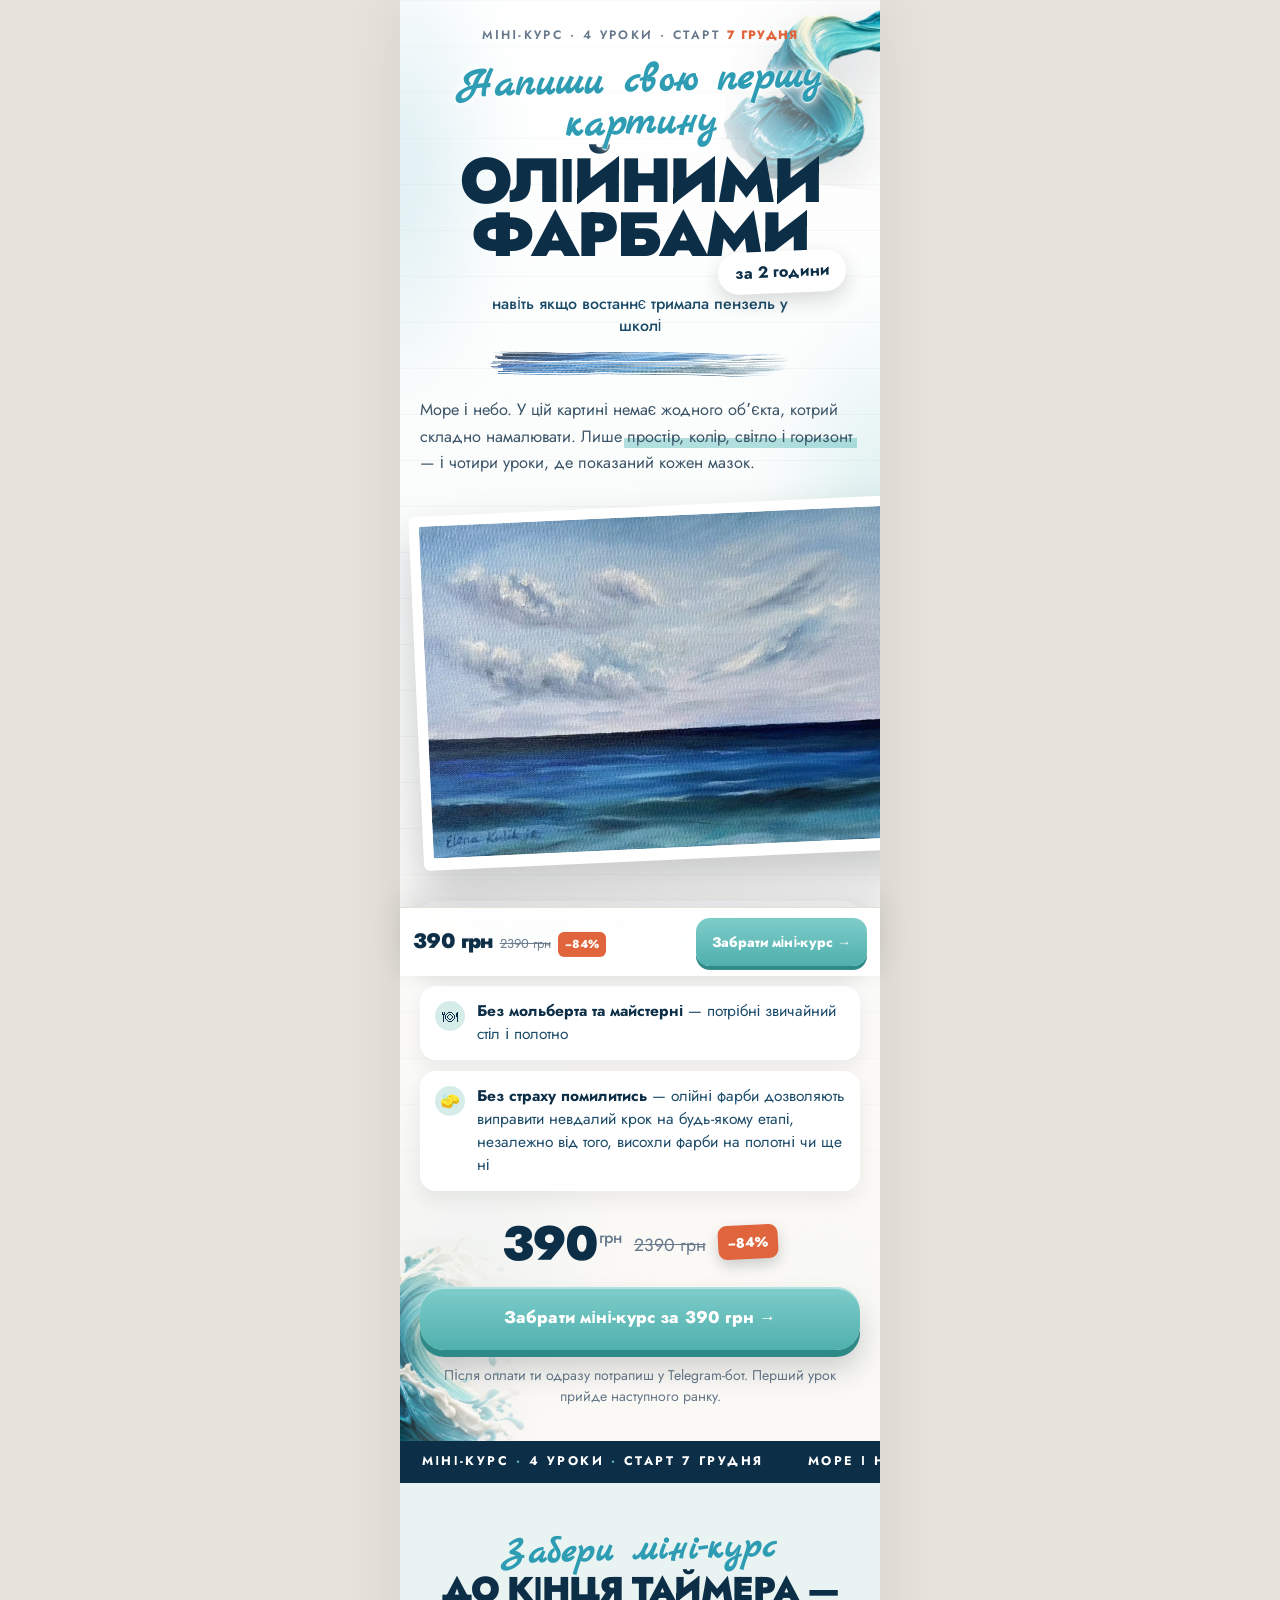
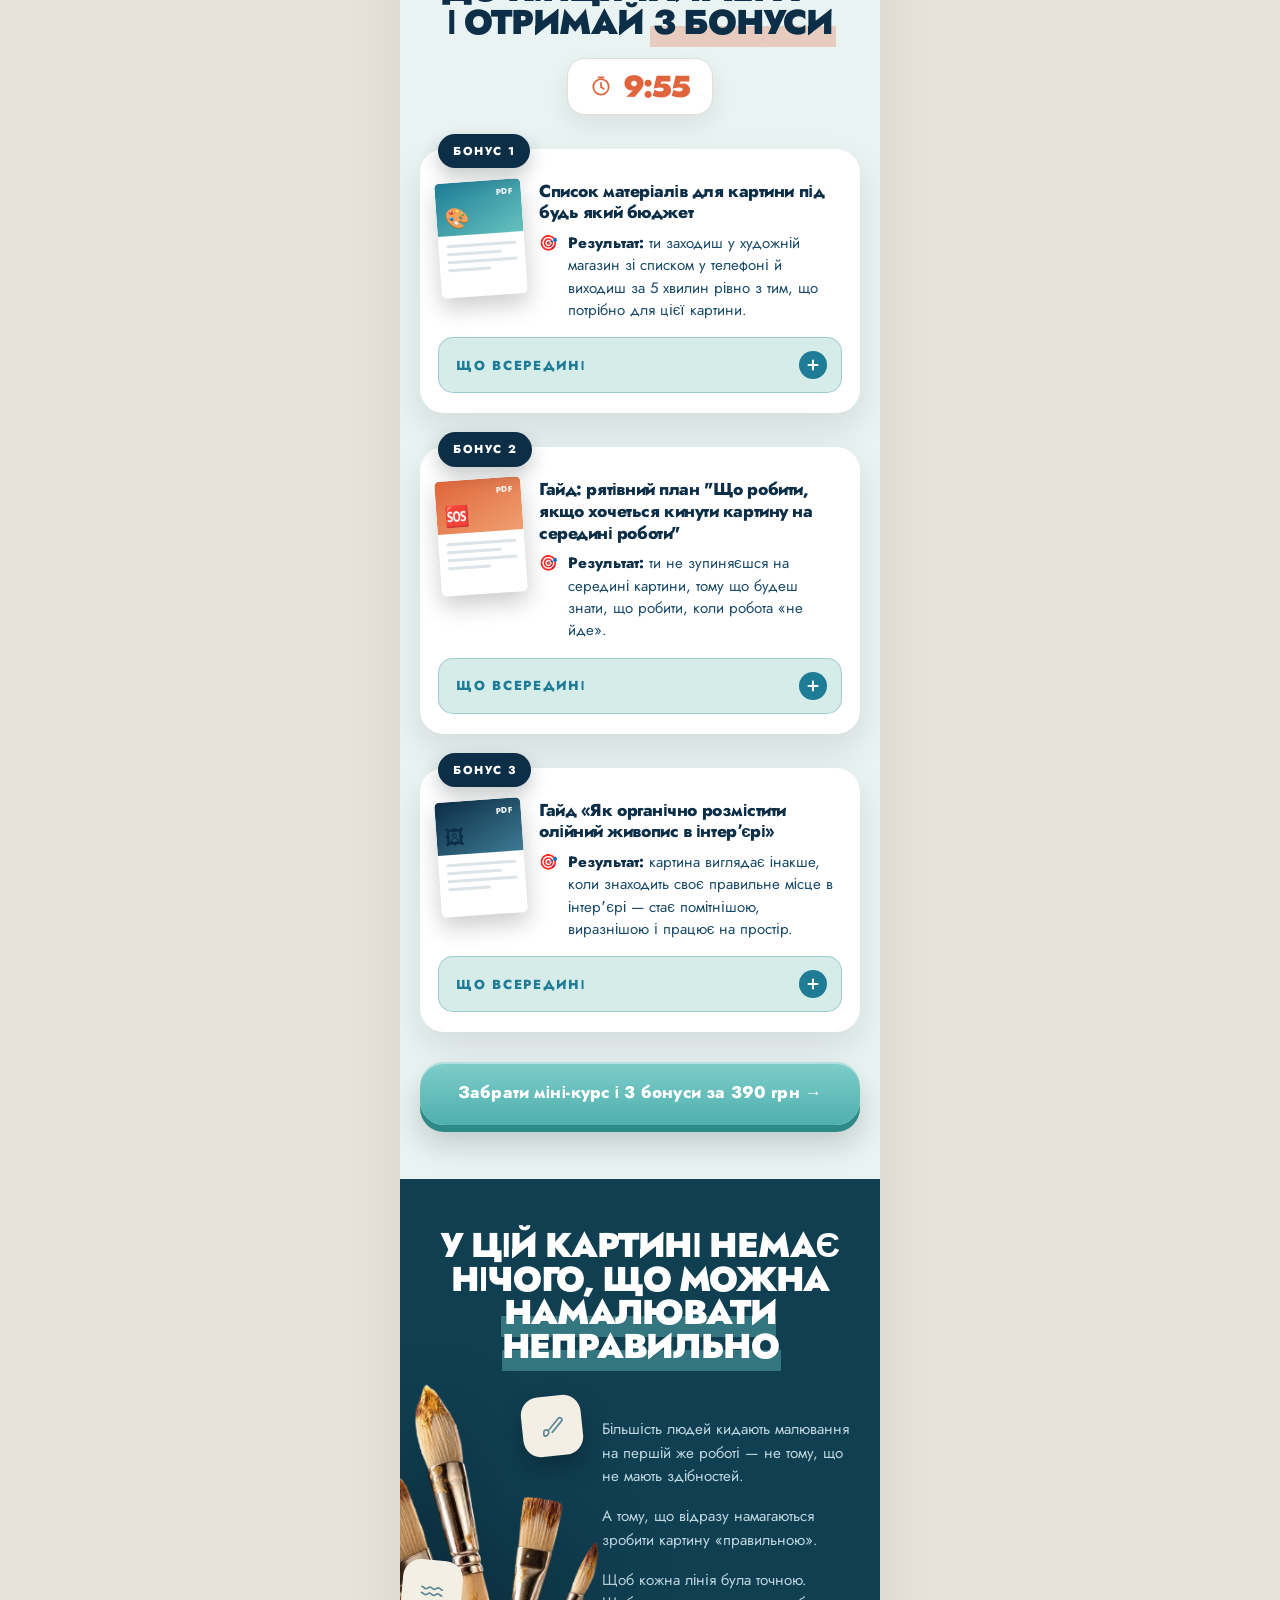
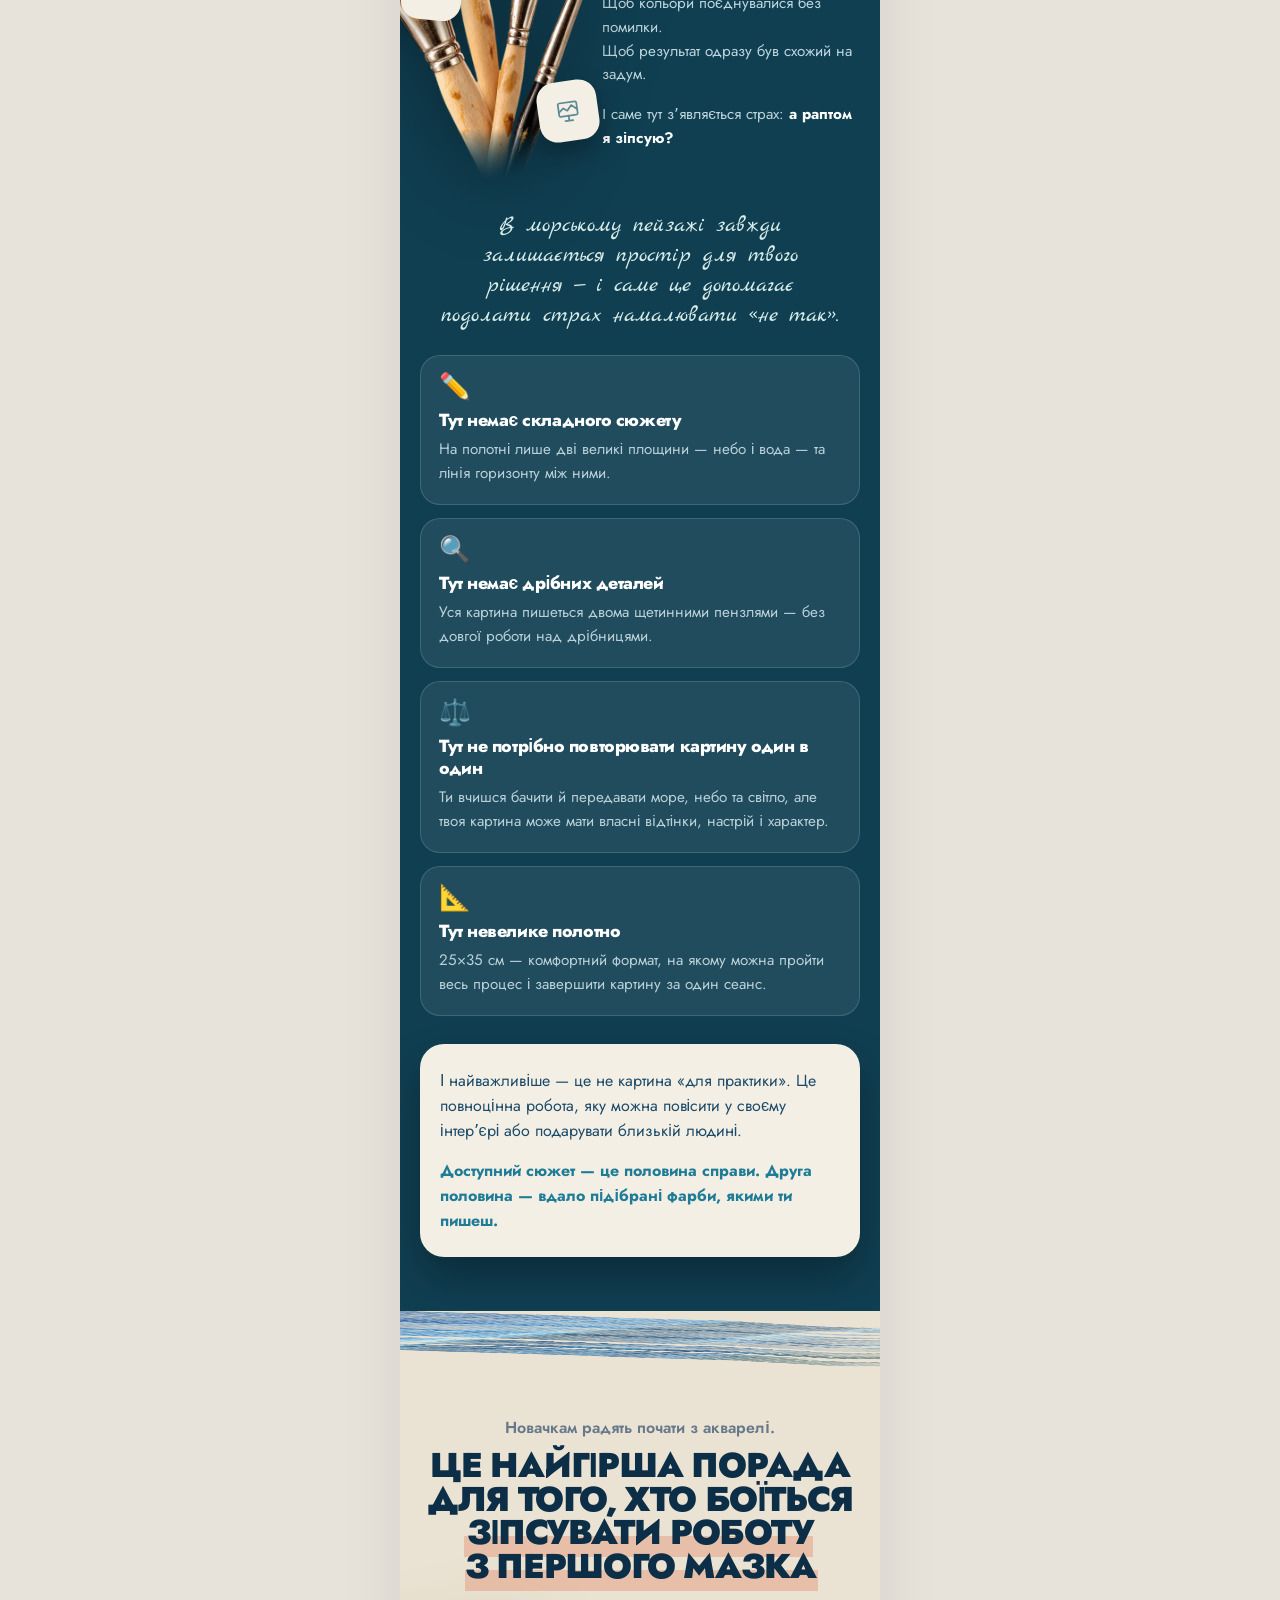
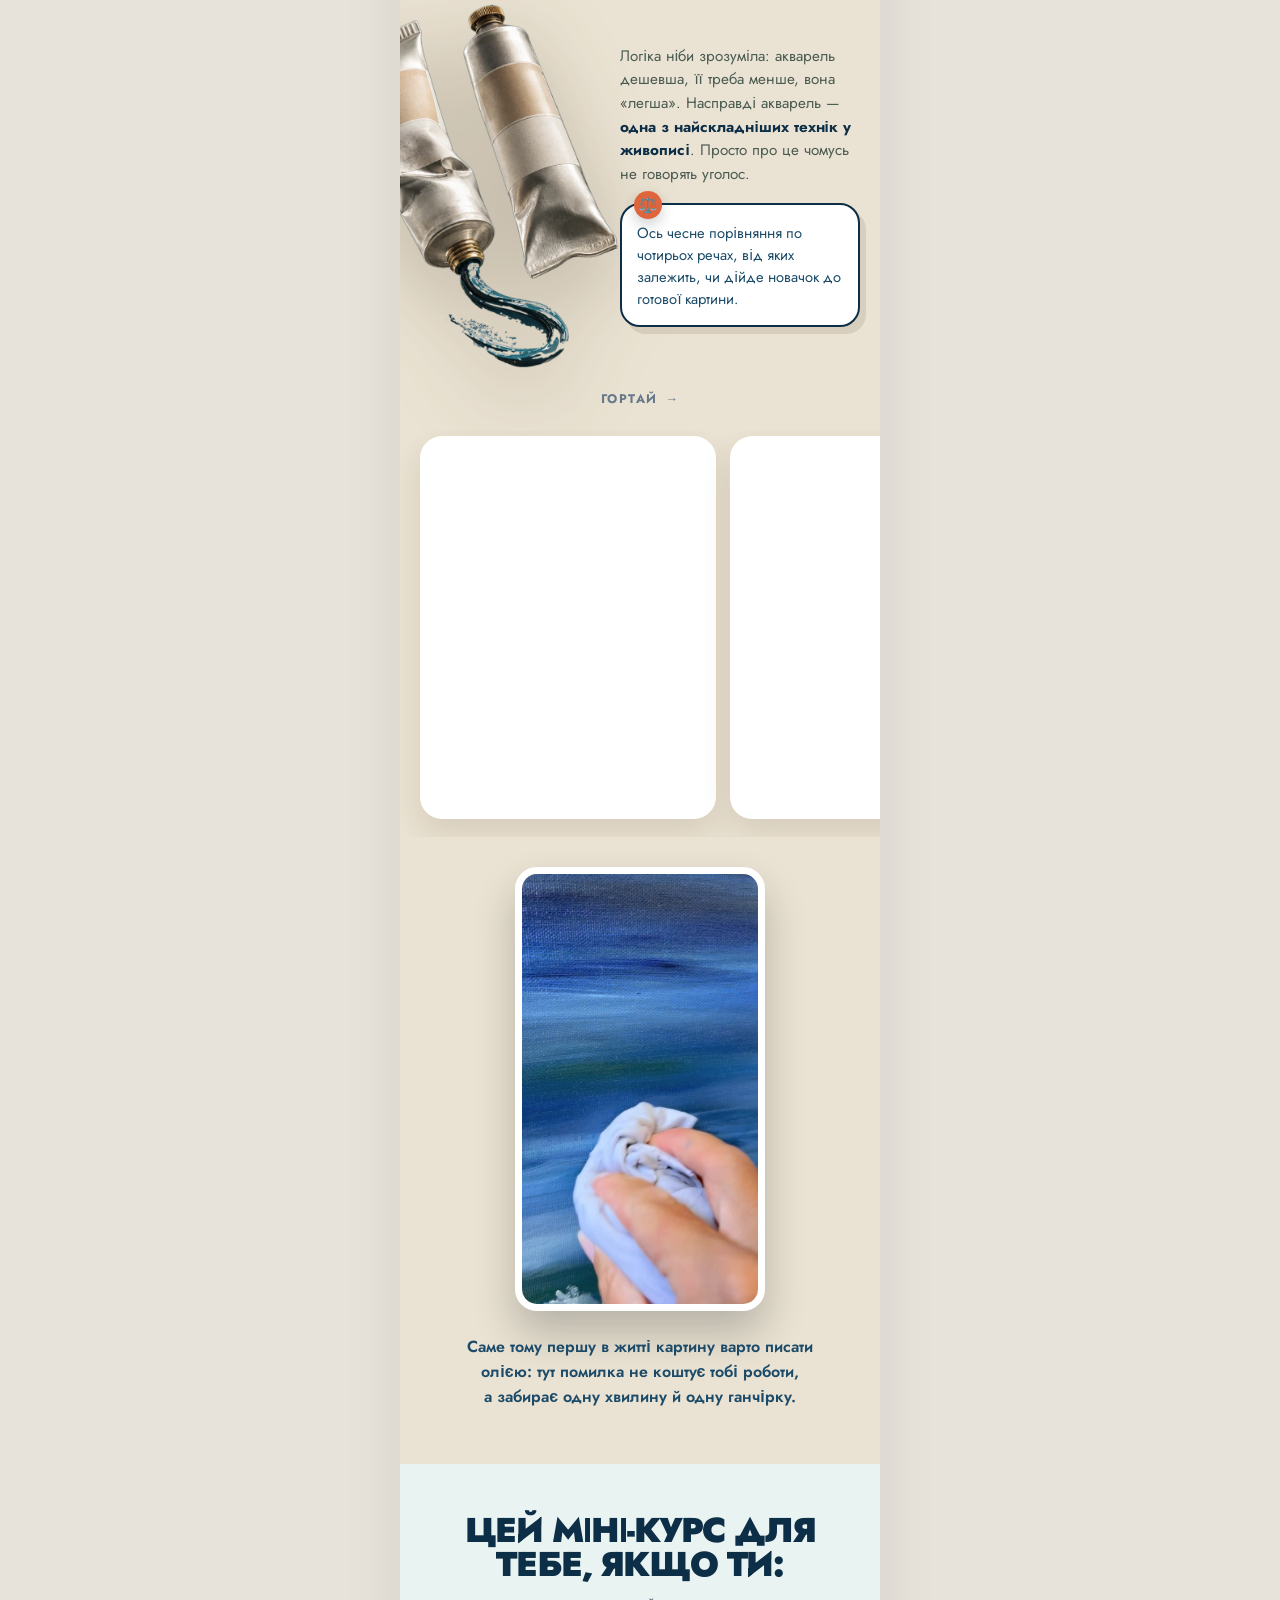
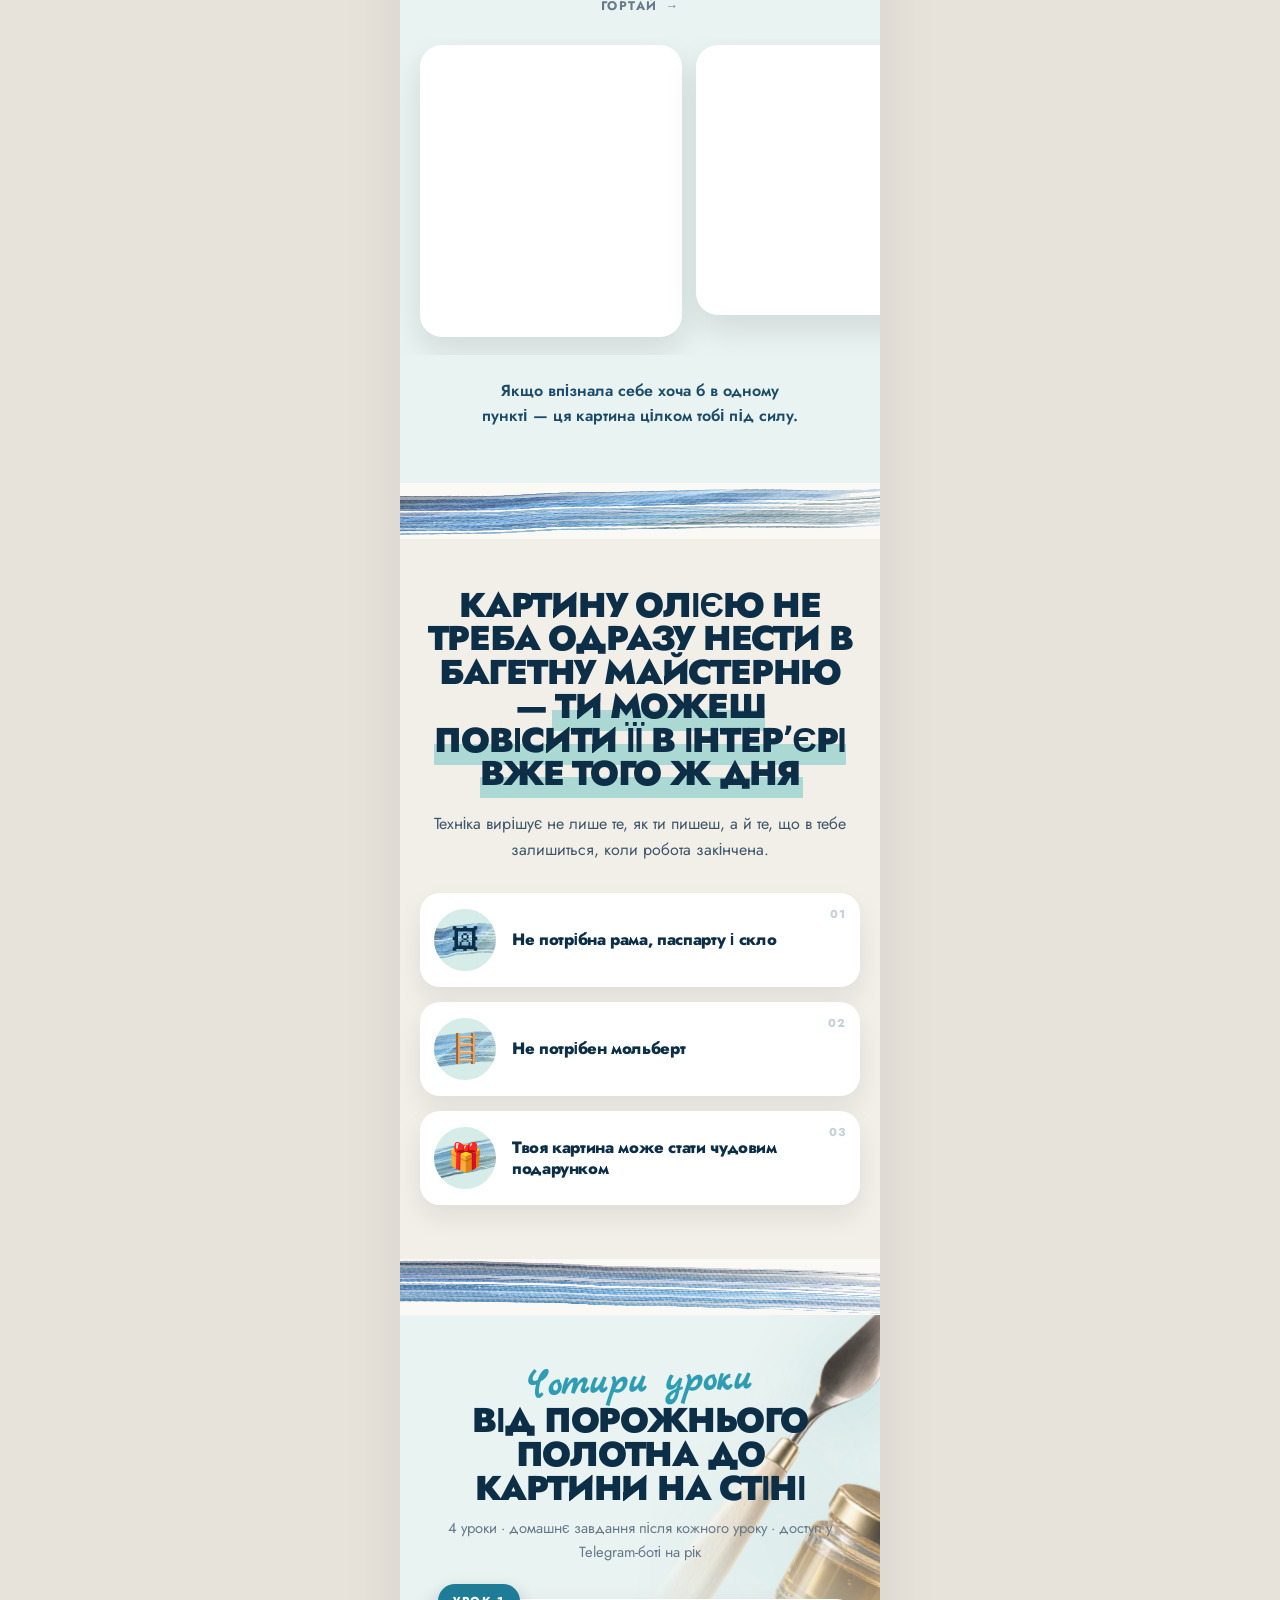
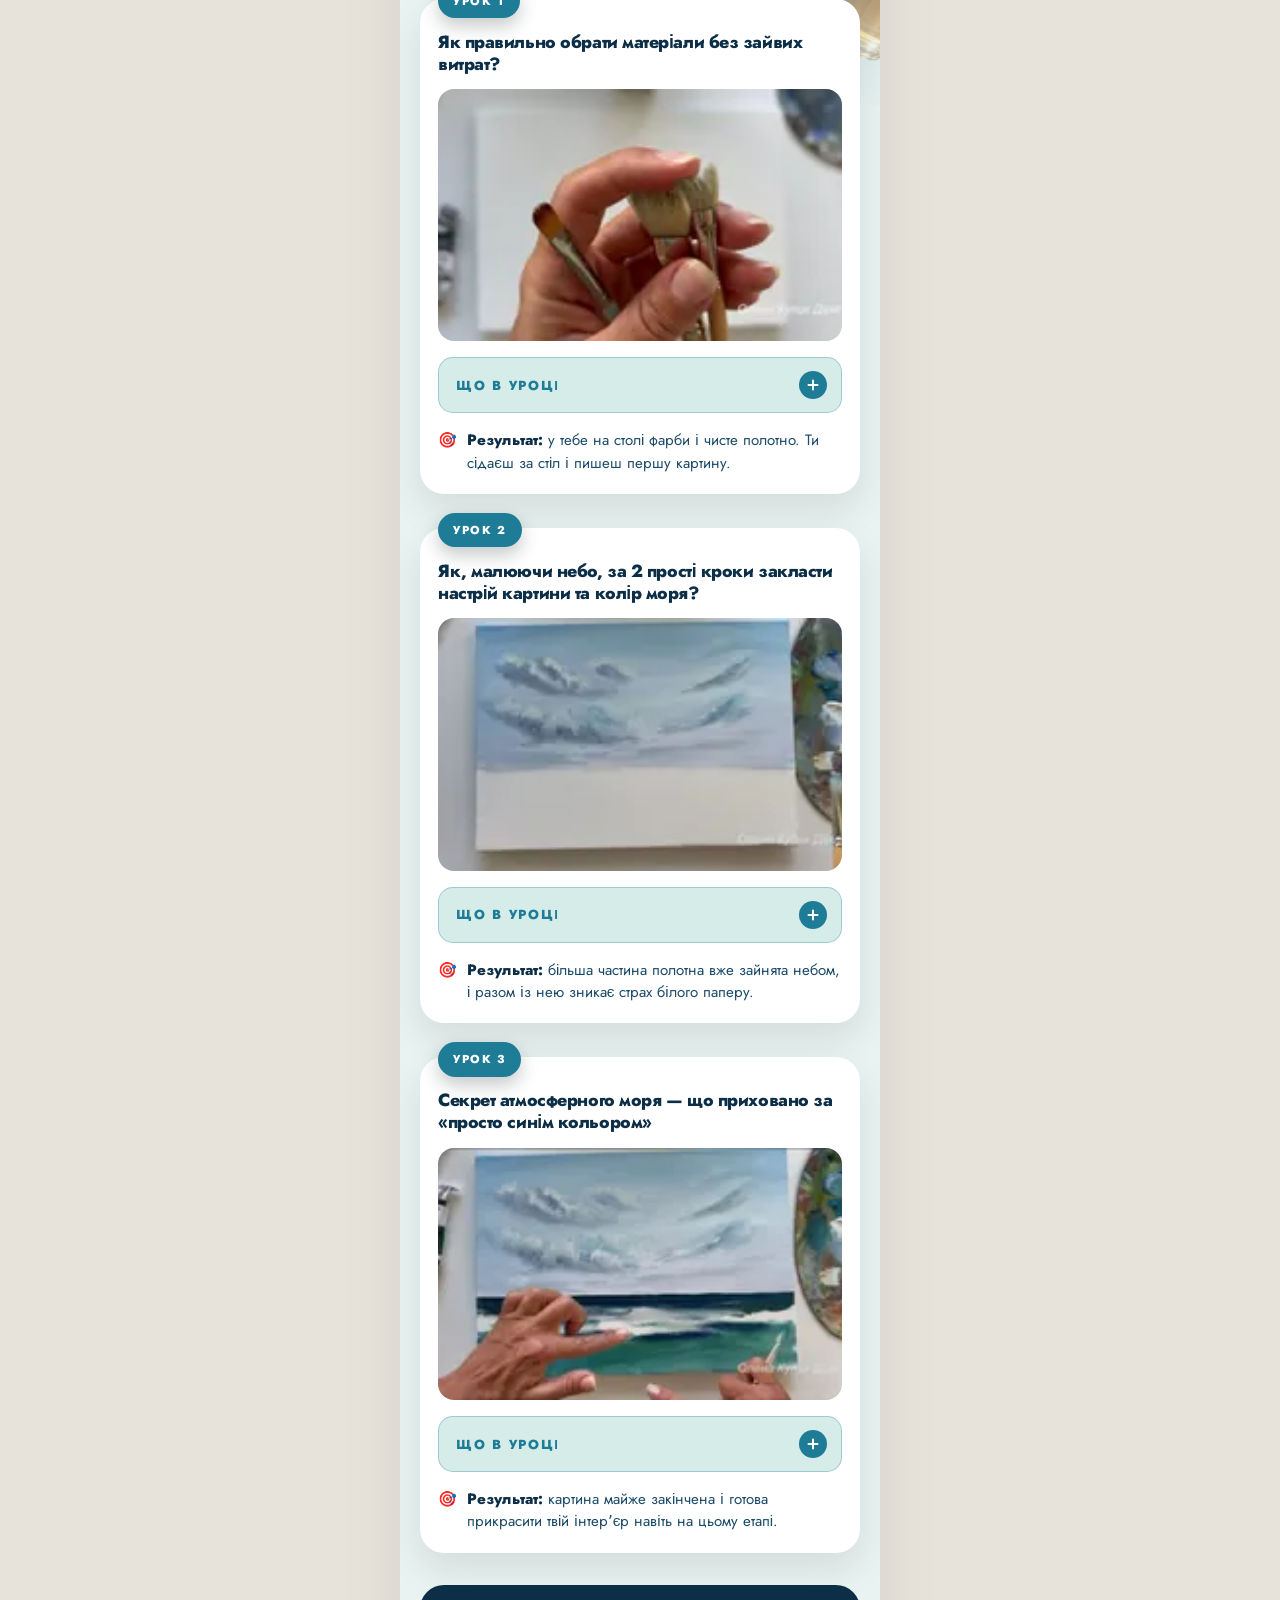
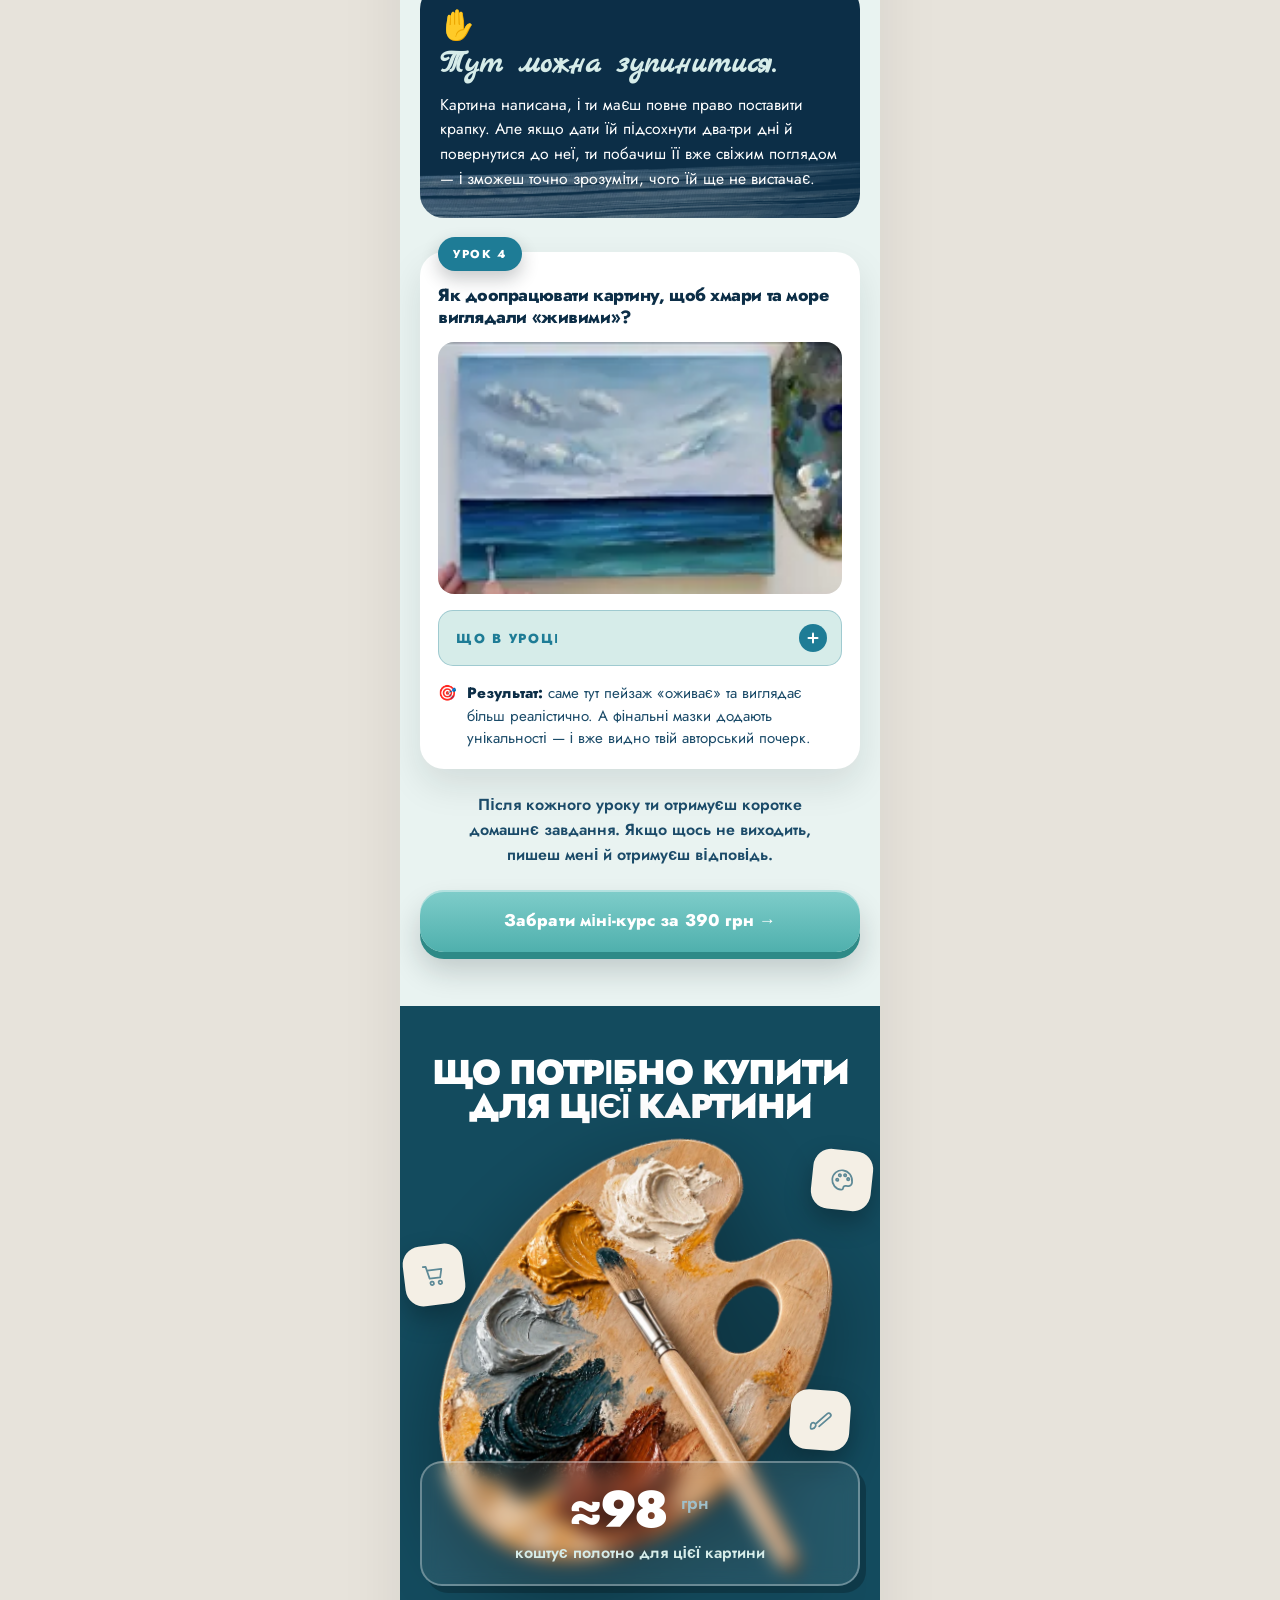
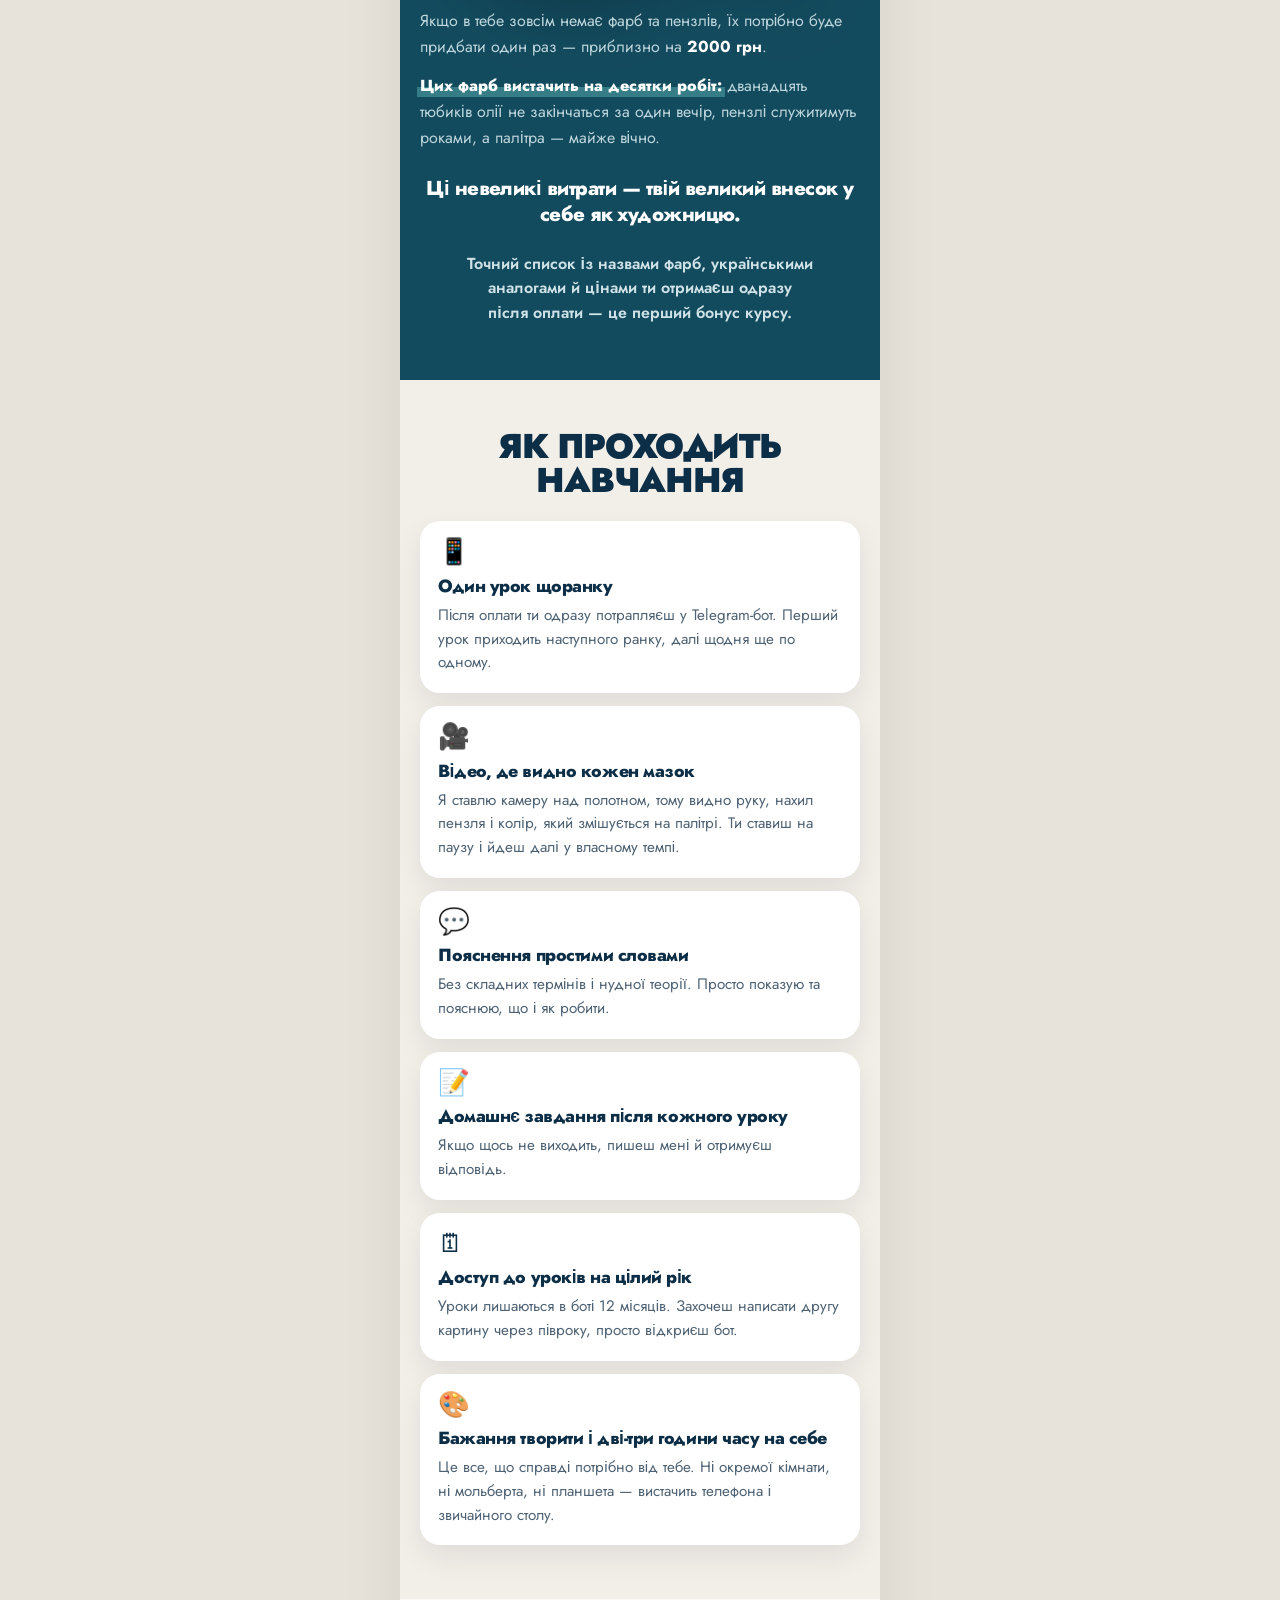
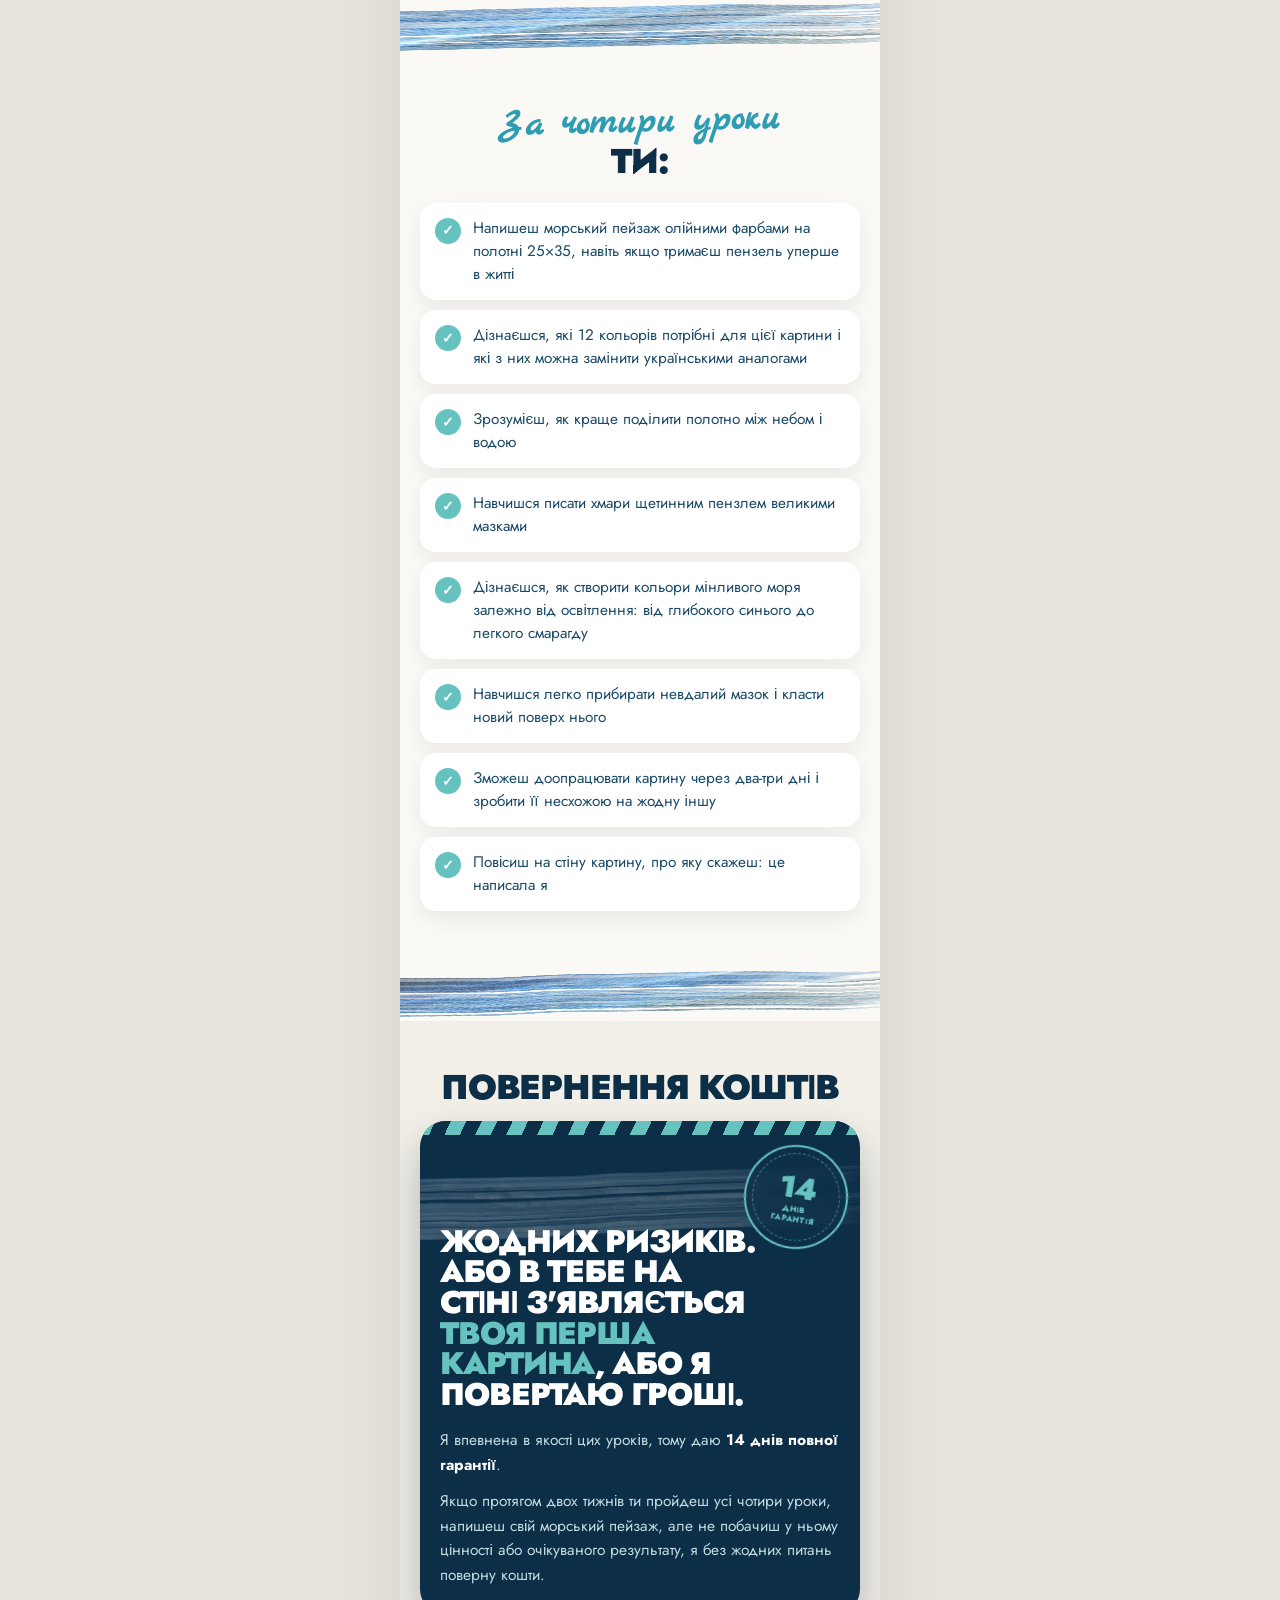
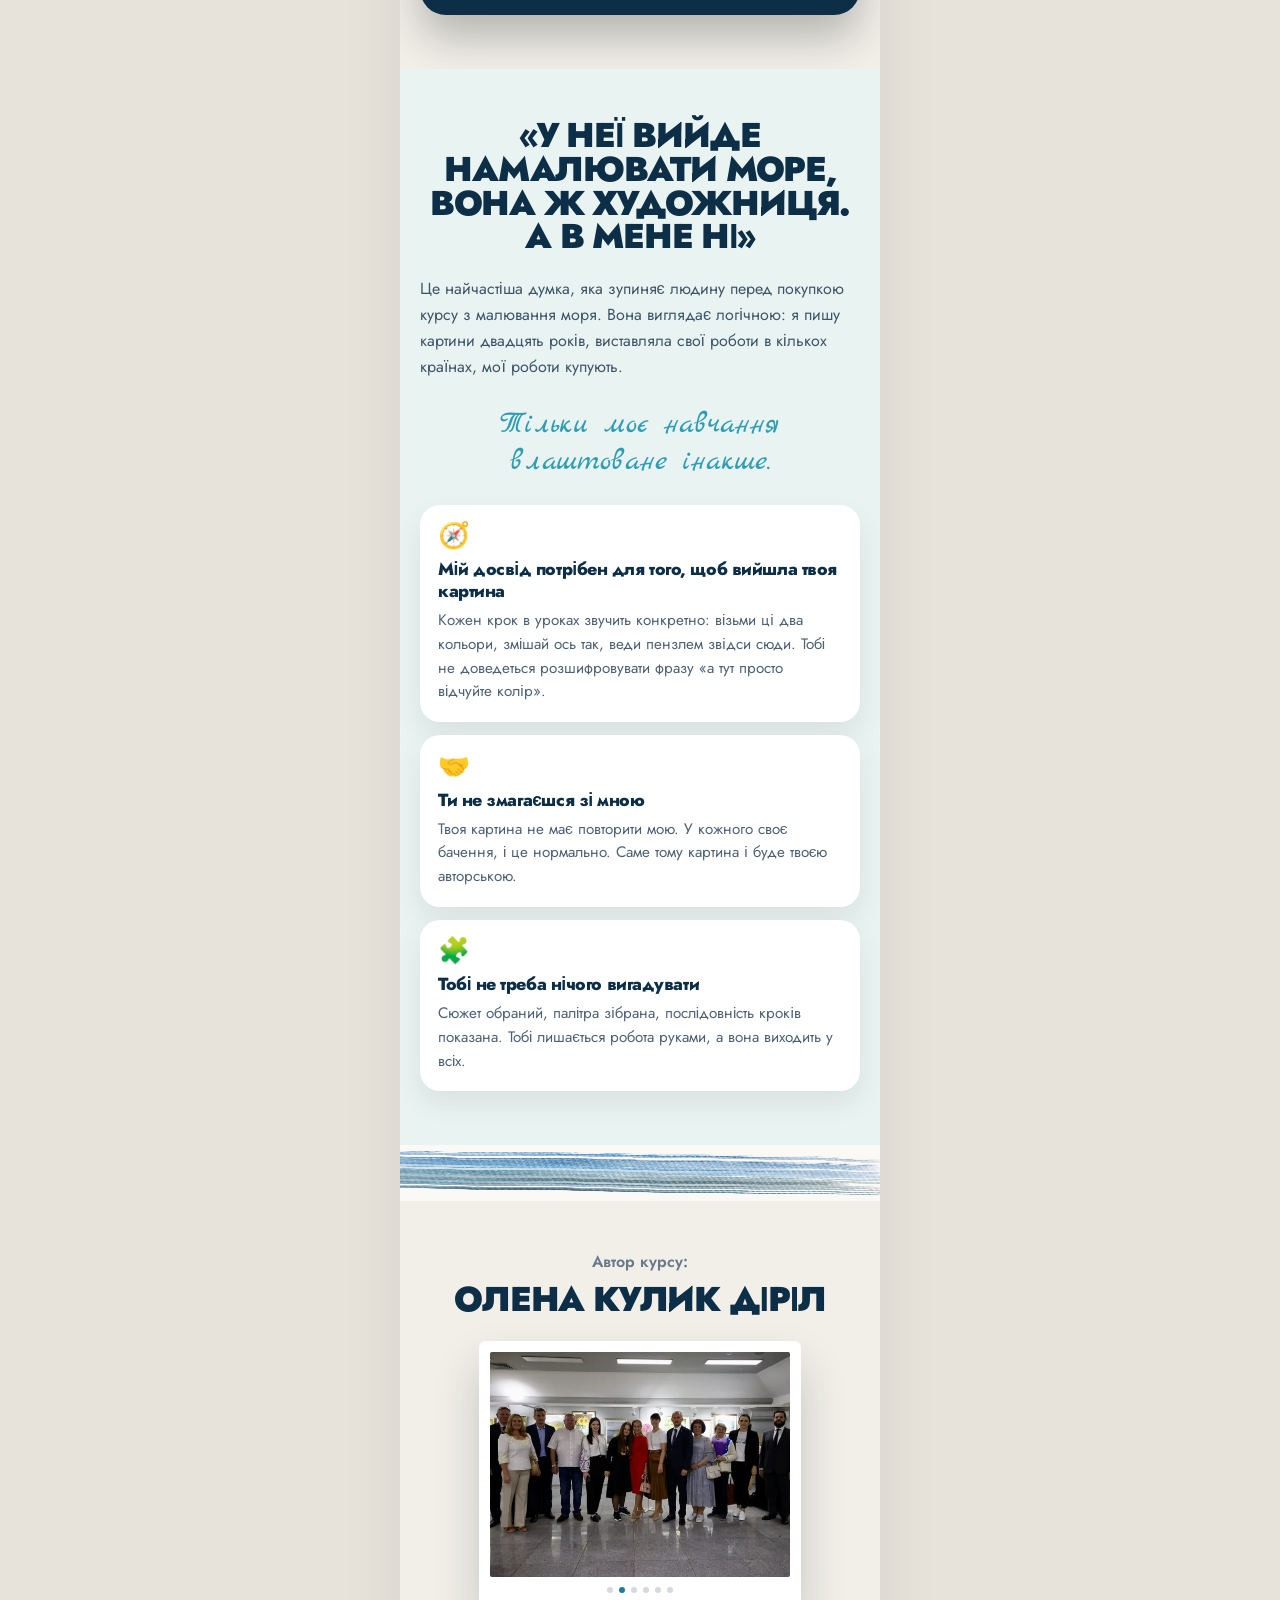
==== commit ee54ff9a: "Meta Pixel на всіх сторінках + правки Олени Піксель (прод і v2): - код в одному файлі /pixel.js, ID " ====
--- a/morskyi-peyzazh-v2/index.html
+++ b/morskyi-peyzazh-v2/index.html
@@ -2,6 +2,11 @@
 <html lang="uk">
 <head>
 <meta charset="utf-8">
+<!-- Meta Pixel -->
+<script src="/pixel.js" async></script>
+<noscript><img height="1" width="1" style="display:none" alt=""
+src="https://www.facebook.com/tr?id=1643966413961899&amp;ev=PageView&amp;noscript=1"></noscript>
+<!-- /Meta Pixel -->
 <meta name="viewport" content="width=device-width,initial-scale=1">
 <title>Швидкий морський пейзаж — v2 (великі обʼєкти)</title>
 <meta name="robots" content="noindex">
@@ -600,8 +605,8 @@
 
     <ul class="checks">
       <li><span class="ic" aria-hidden="true">🖐</span><span class="tx"><b>Без досвіду</b> — навіть якщо ти жодного разу не тримала в руках олійні фарби</span></li>
-      <li><span class="ic" aria-hidden="true">🍽</span><span class="tx"><b>Без мольберта та майстерні</b> — потрібен звичайний стіл</span></li>
-      <li><span class="ic" aria-hidden="true">🧽</span><span class="tx"><b>Без помилок</b> — олійні фарби дозволяють переписати будь-який невдалий мазок</span></li>
+      <li><span class="ic" aria-hidden="true">🍽</span><span class="tx"><b>Без мольберта та майстерні</b> — потрібні звичайний стіл і полотно</span></li>
+      <li><span class="ic" aria-hidden="true">🧽</span><span class="tx"><b>Без страху помилитись</b> — олійні фарби дозволяють виправити невдалий крок на будь-якому етапі, незалежно від того, висохли фарби на полотні чи ще ні</span></li>
     </ul>
 
     <div class="pricerow">
@@ -836,7 +841,7 @@
 
   <article class="lesson reveal d3">
     <span class="lnum">Урок 3</span>
-    <h3>Як створити атмосферне море, яке ніколи не буває просто синім?</h3>
+    <h3>Секрет атмосферного моря — що приховано за «просто синім кольором»</h3>
     <div class="vidbox"><video src="/morskyi-peyzazh/assets/lesson-3.mp4?v=1788704685" poster="/morskyi-peyzazh/assets/lesson-3-poster.webp?v=1788704690" muted loop playsinline preload="none" aria-label="Уривок з уроку 3"></video></div>
     <details class="acc"><summary>Що в уроці<i></i></summary><ul class="inner">
       <li>як написати дальній план води біля лінії горизонту</li>
@@ -910,7 +915,7 @@
     <li class="reveal d3"><span class="emj" aria-hidden="true">💬</span><h3>Пояснення простими словами</h3><p>Без складних термінів і нудної теорії. Просто показую та пояснюю, що і як робити.</p></li>
     <li class="reveal d1"><span class="emj" aria-hidden="true">📝</span><h3>Домашнє завдання після кожного уроку</h3><p>Якщо щось не виходить, пишеш мені й отримуєш відповідь.</p></li>
     <li class="reveal d2"><span class="emj" aria-hidden="true">🗓</span><h3>Доступ до уроків на цілий рік</h3><p>Уроки лишаються в боті 12 місяців. Захочеш написати другу картину через півроку, просто відкриєш бот.</p></li>
-    <li class="reveal d3"><span class="emj" aria-hidden="true">🍽</span><h3>Телефон і стіл</h3><p>Більше нічого для навчання не потрібно. Тобі не знадобиться планшет, комп'ютер, окрема кімната та мольберт.</p></li>
+    <li class="reveal d3"><span class="emj" aria-hidden="true">🎨</span><h3>Бажання творити і дві-три години часу на себе</h3><p>Це все, що справді потрібно від тебе. Ні окремої кімнати, ні мольберта, ні планшета — вистачить телефона і звичайного столу.</p></li>
   </ul>
 </section>
 
